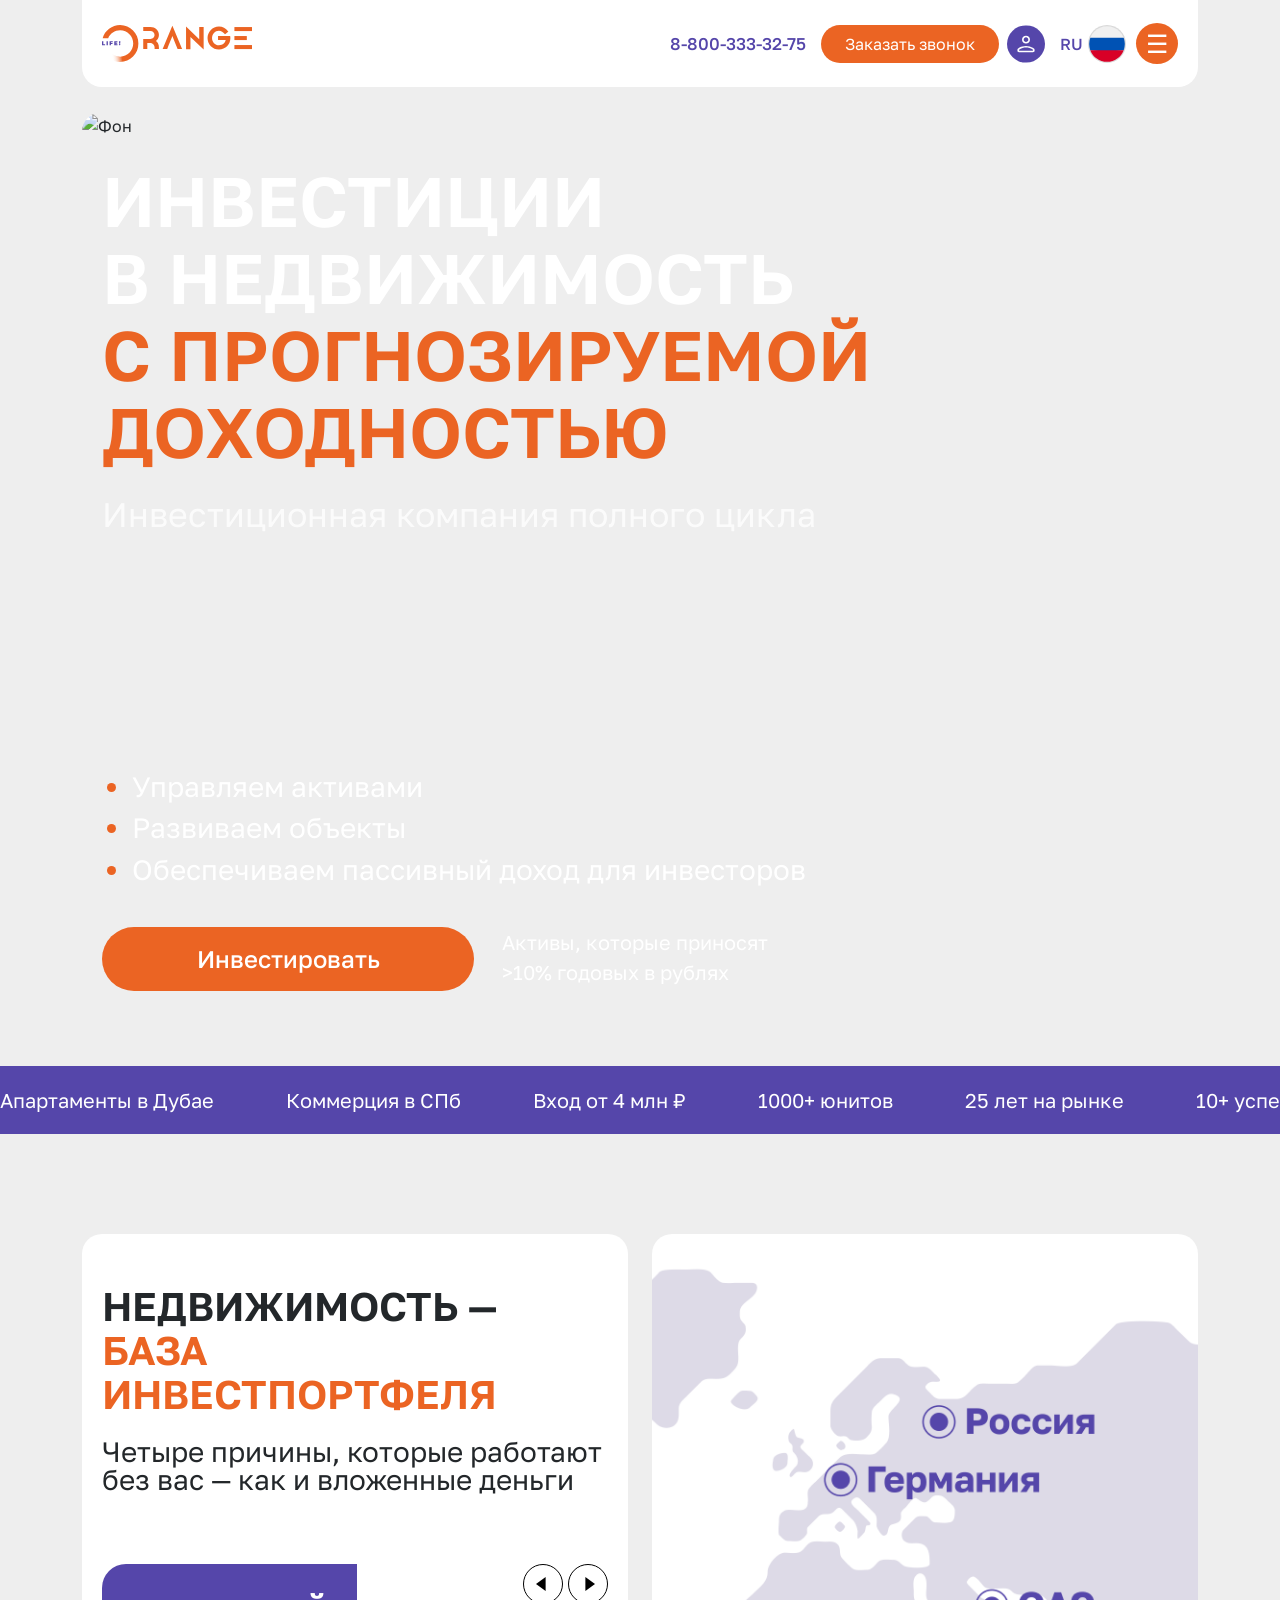
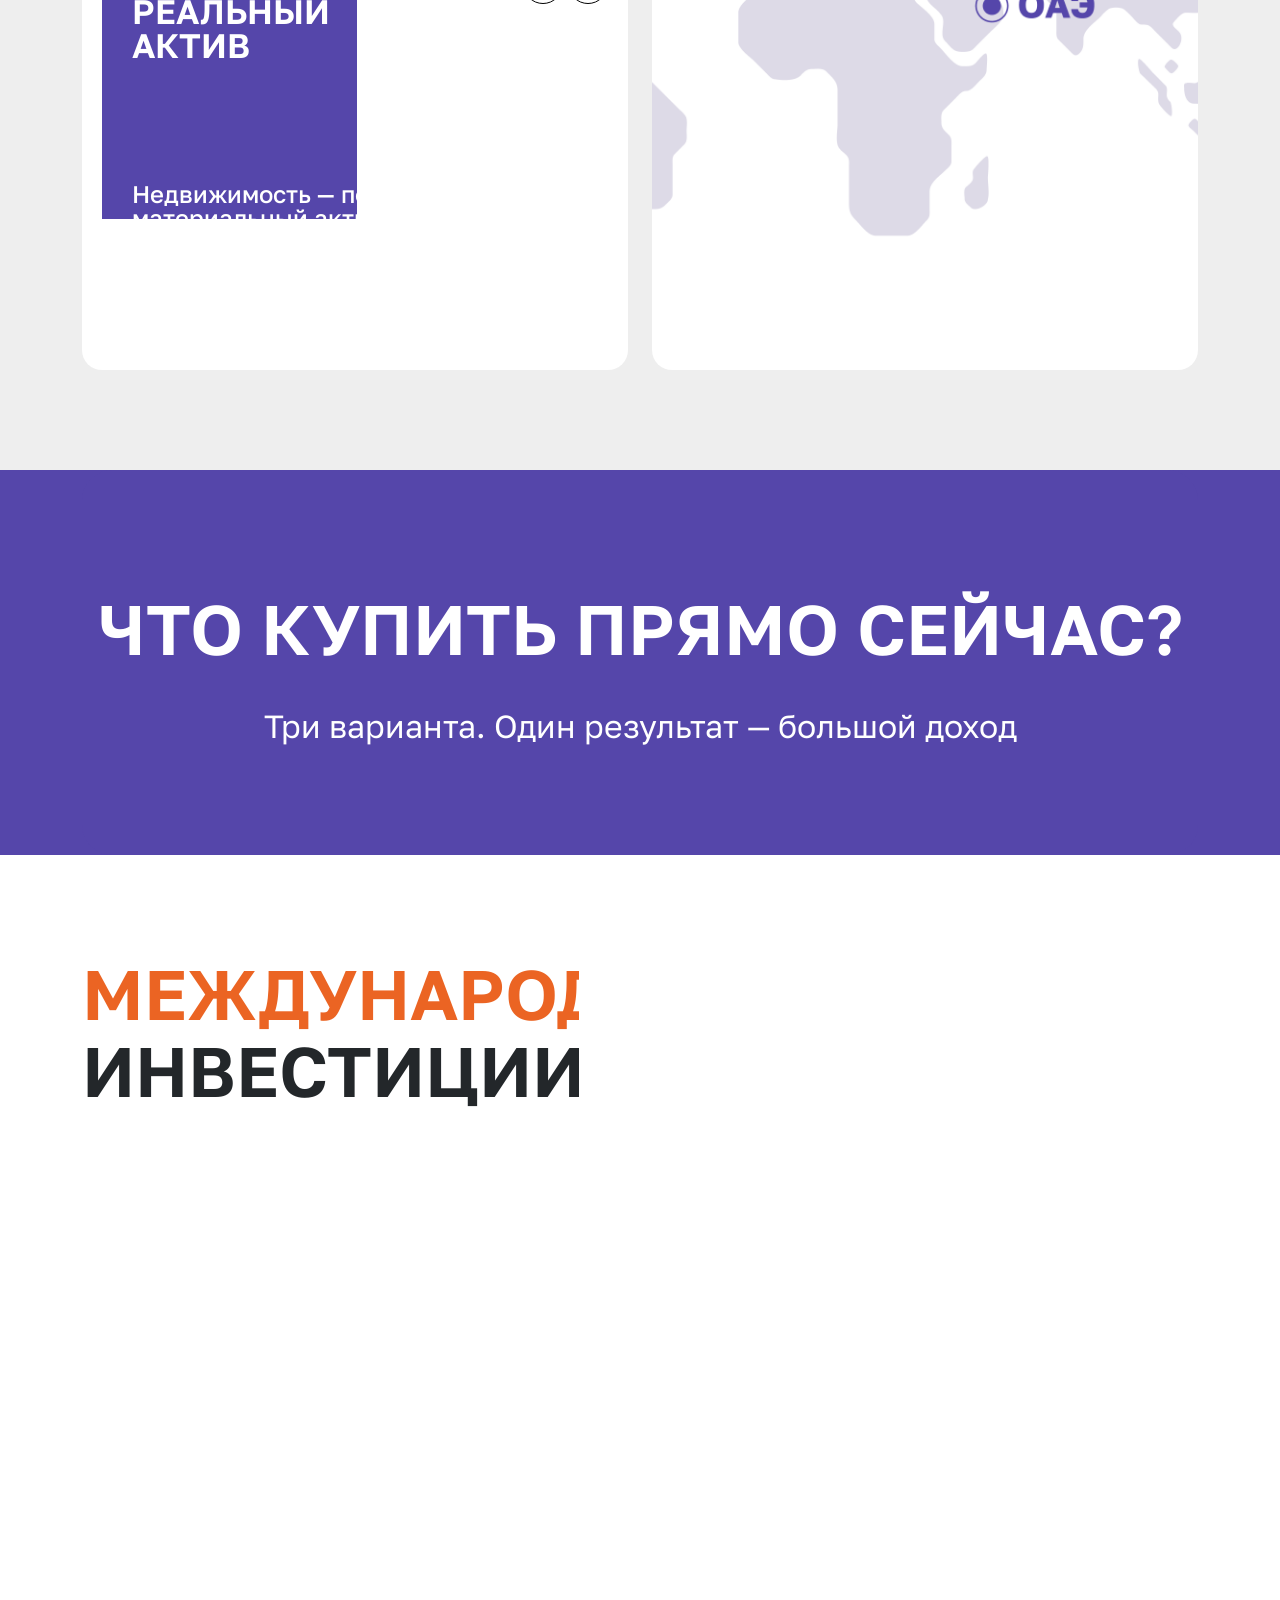
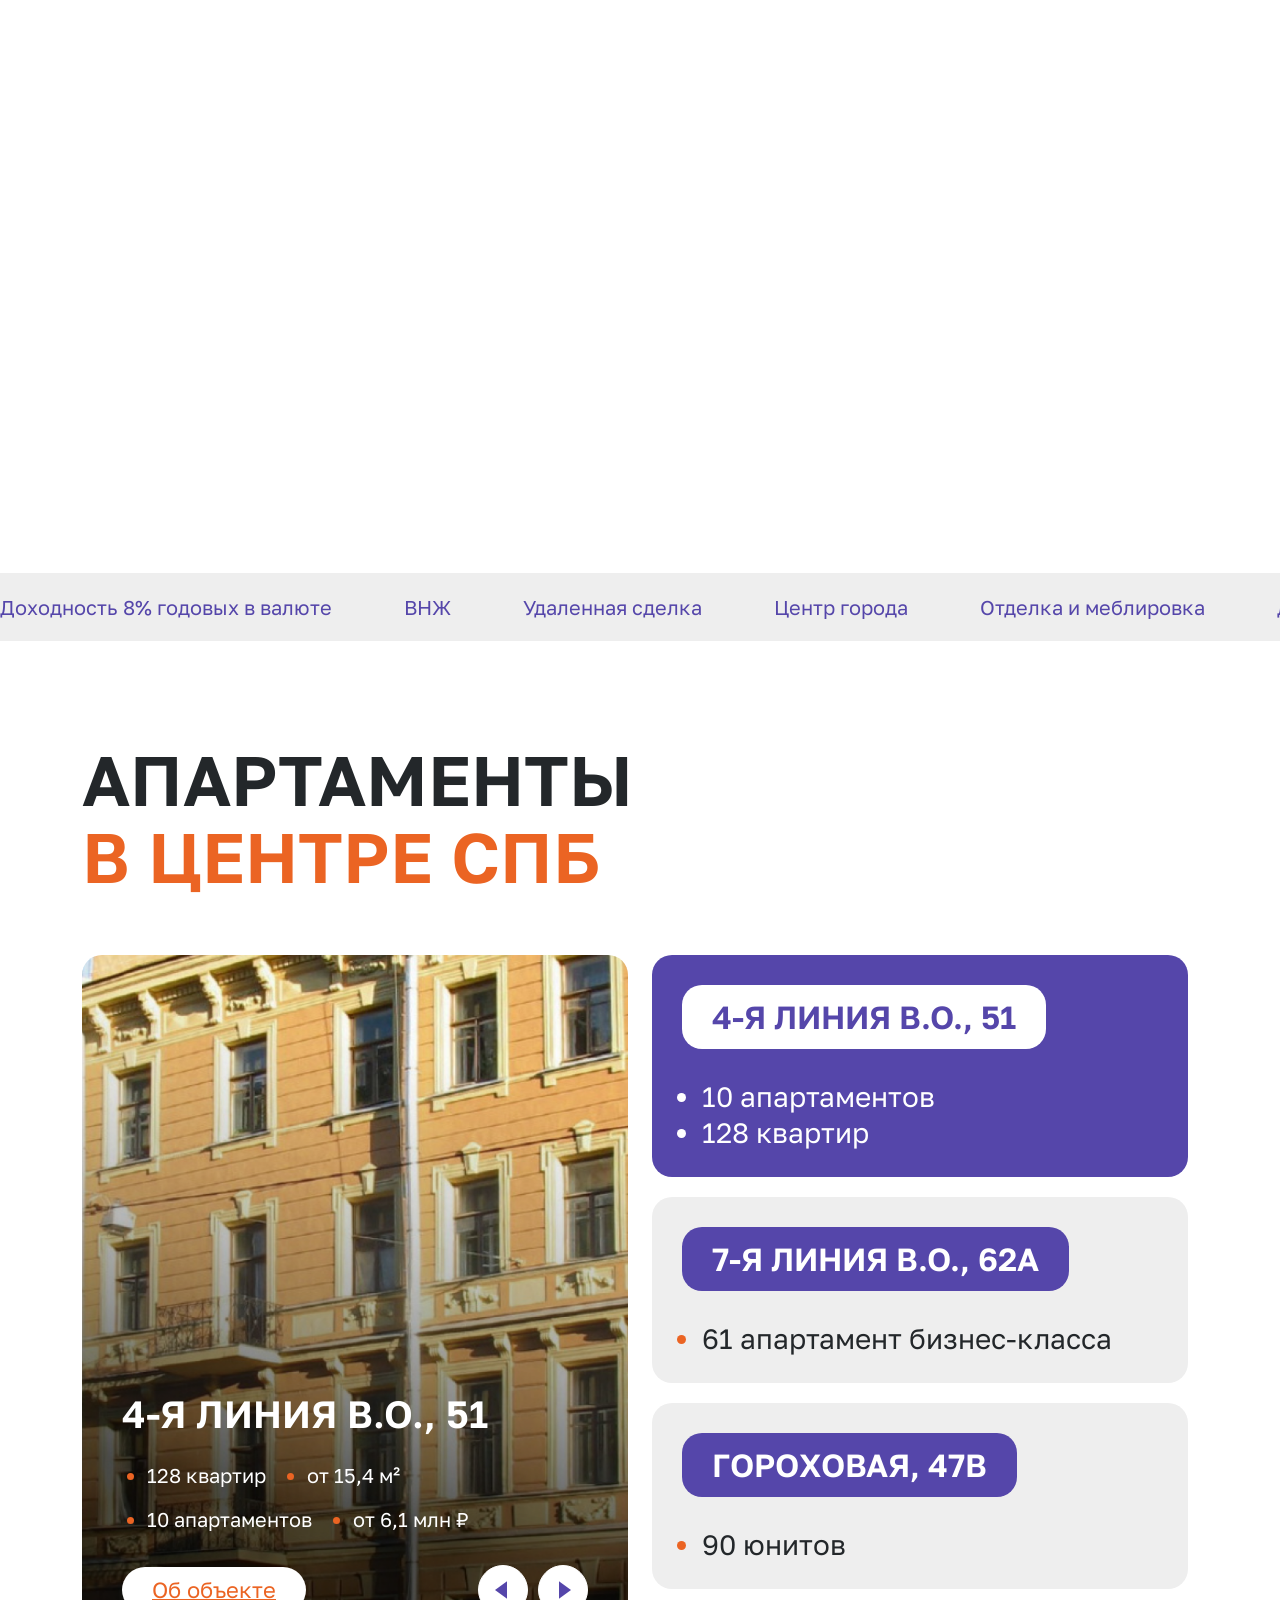
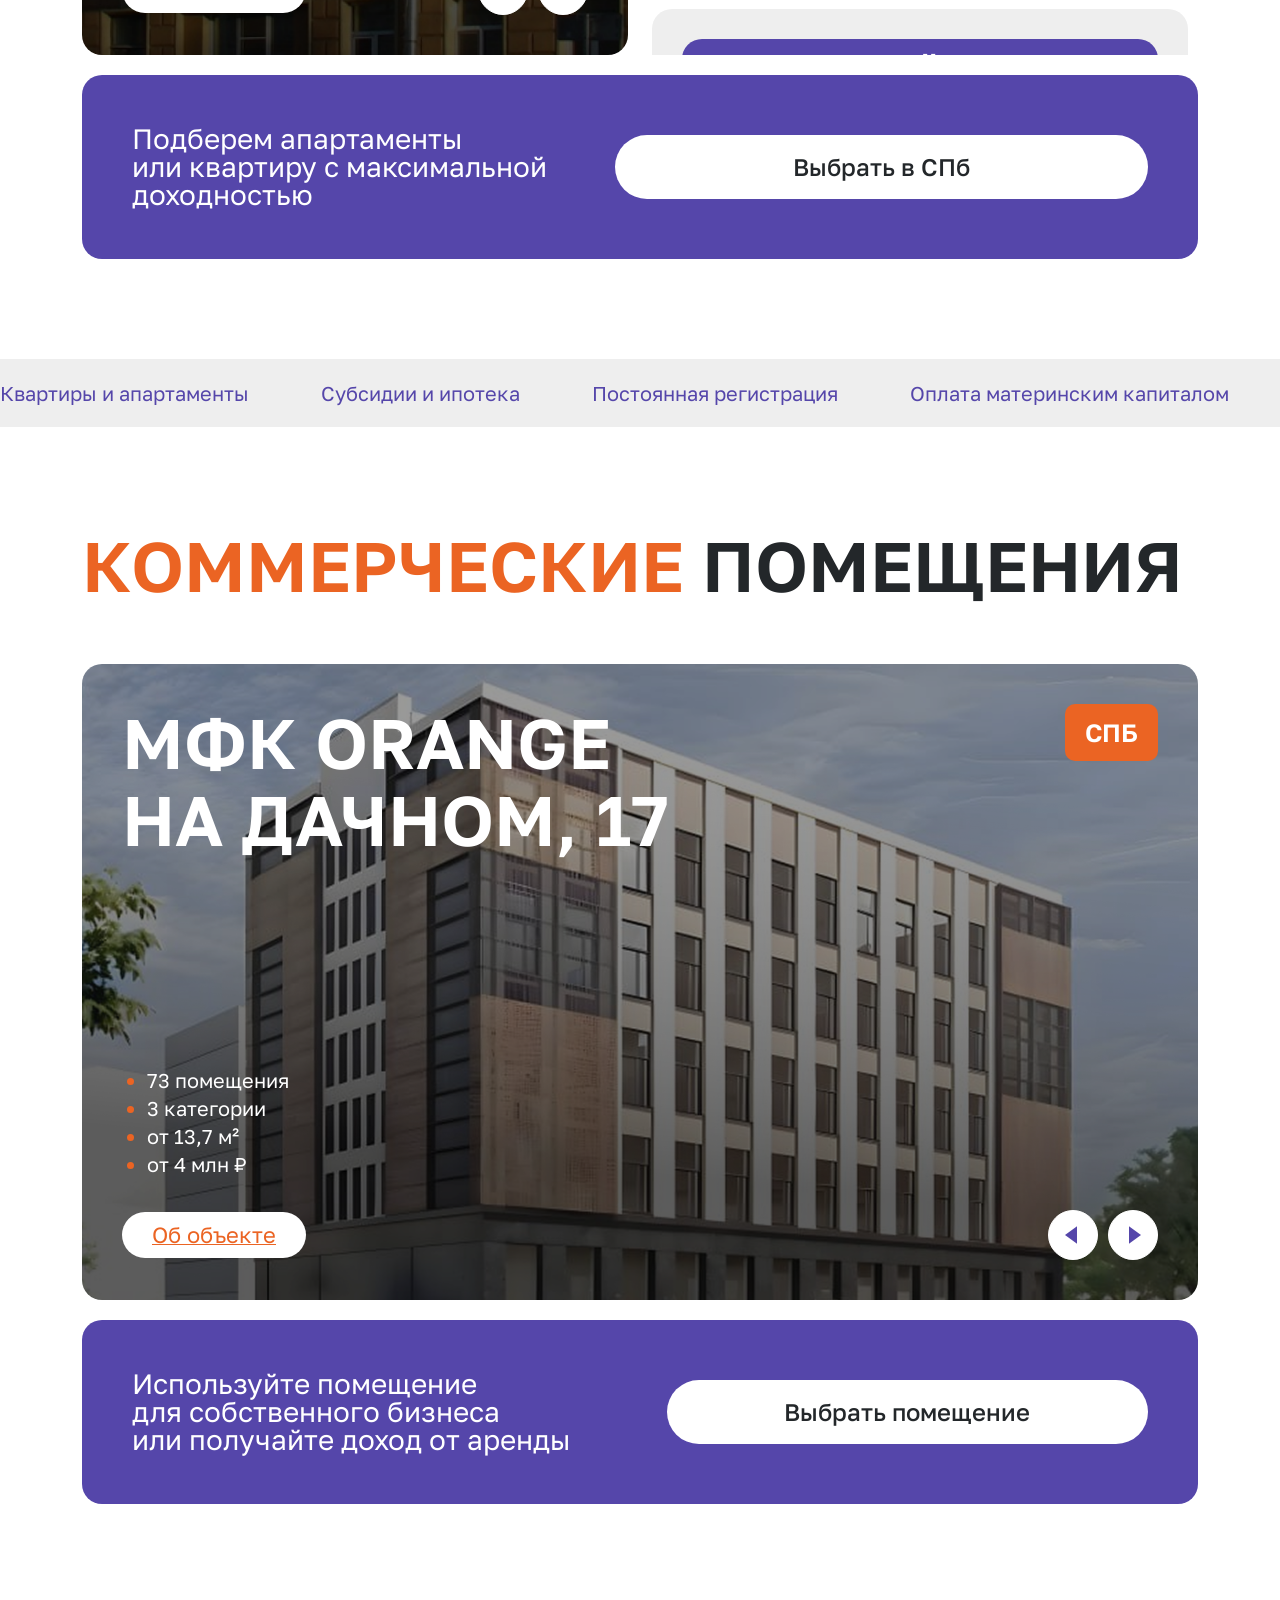
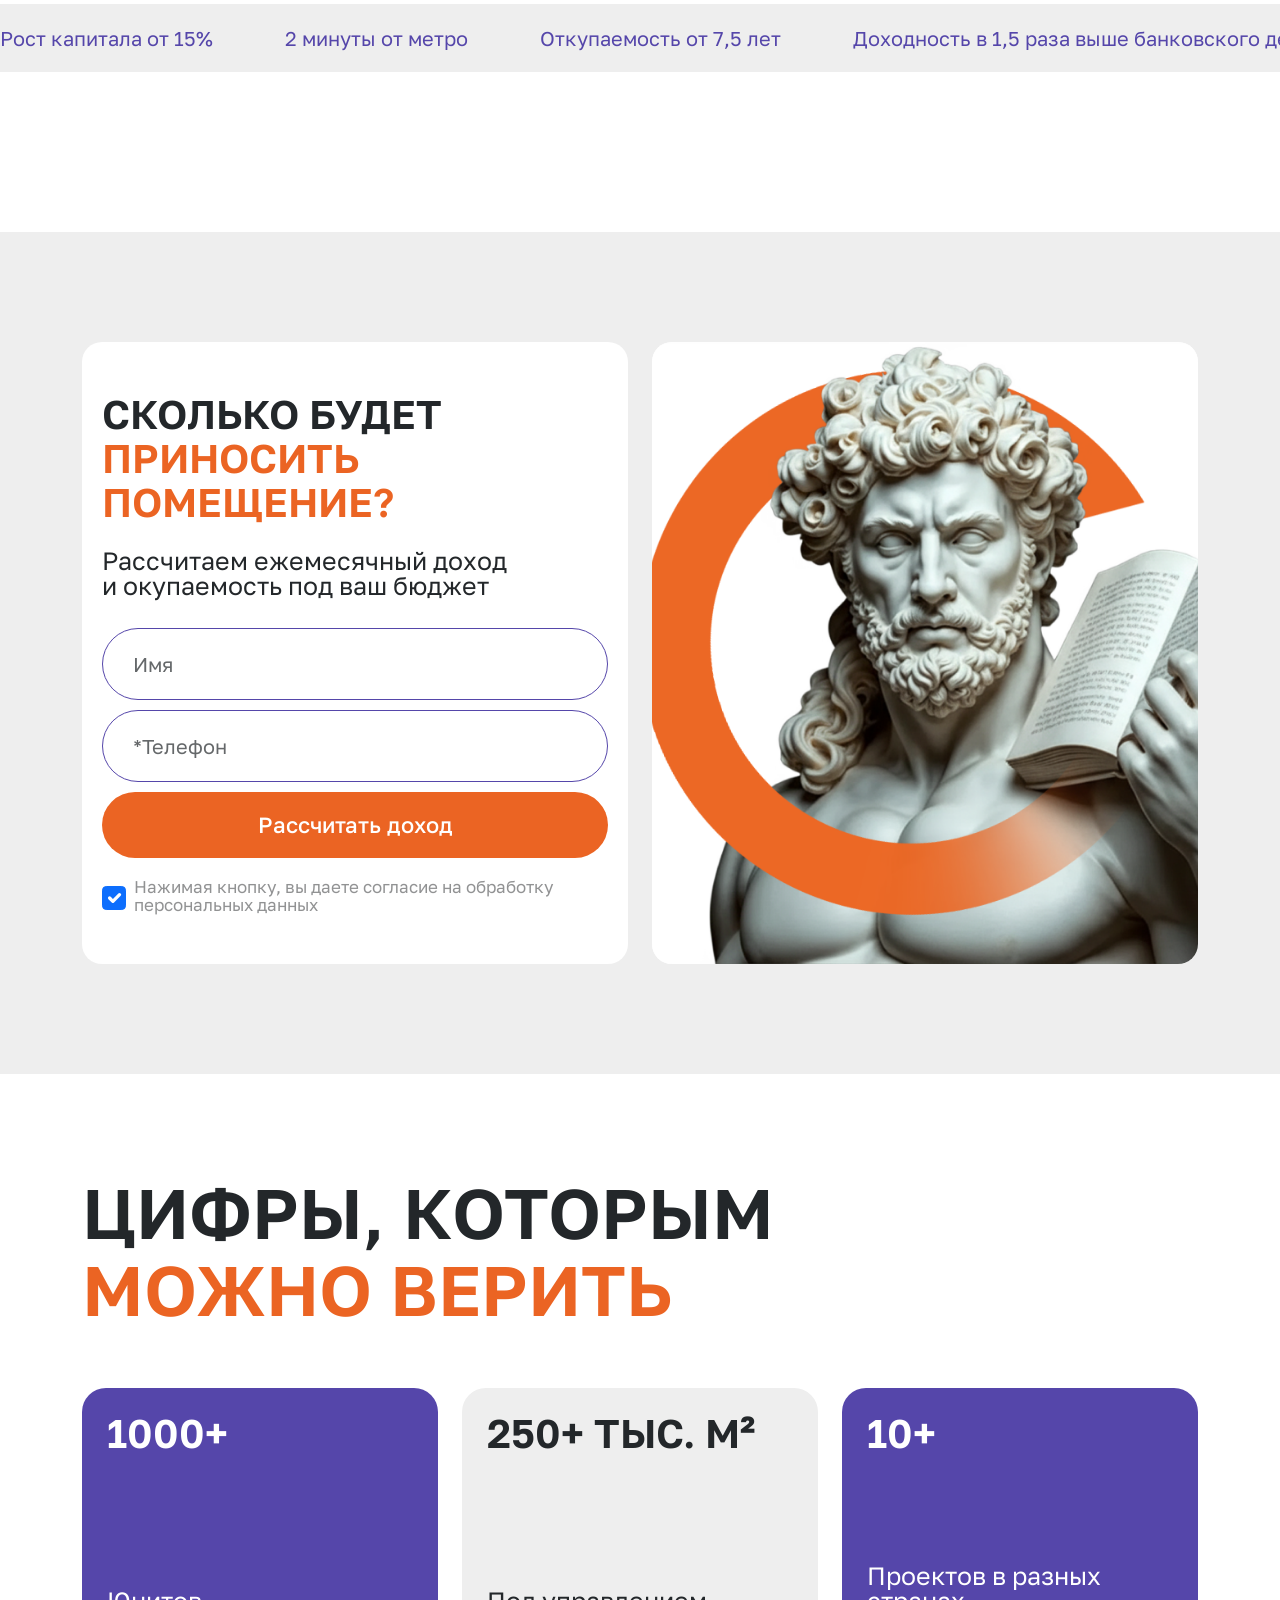
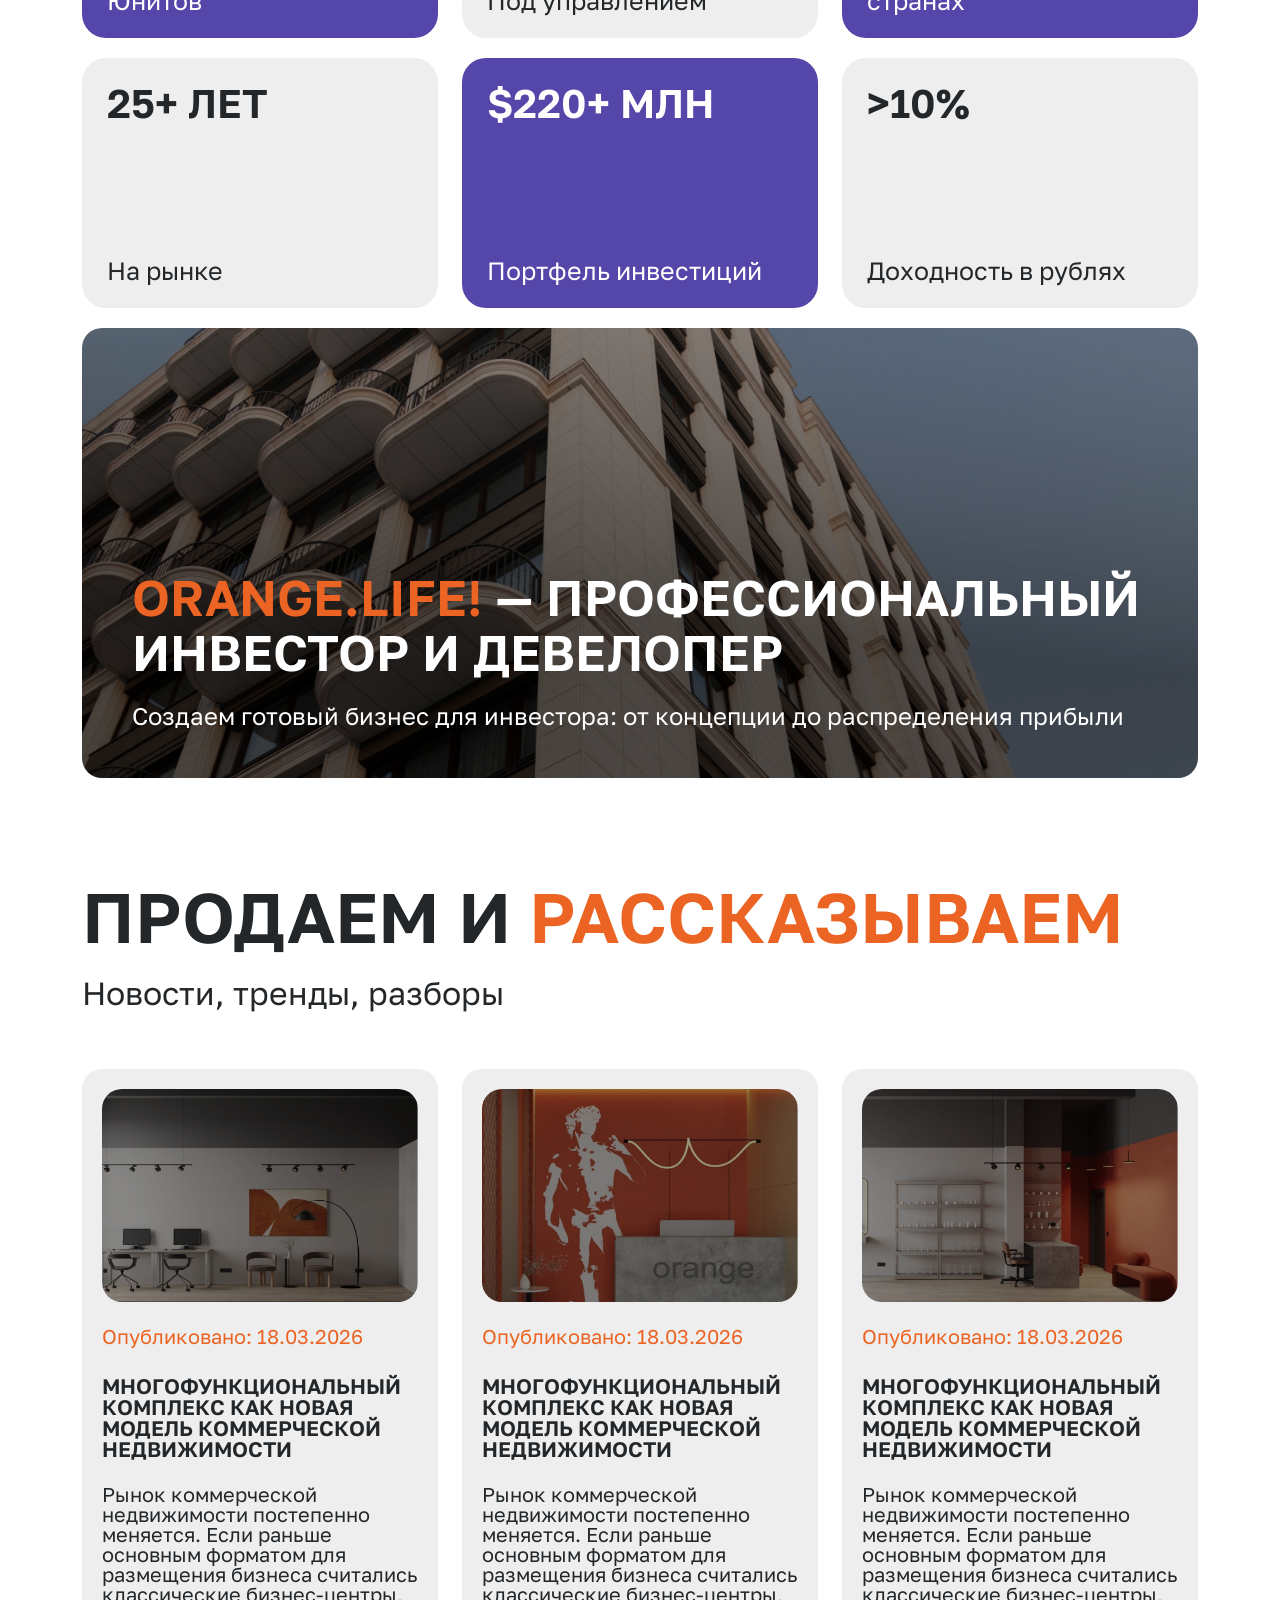
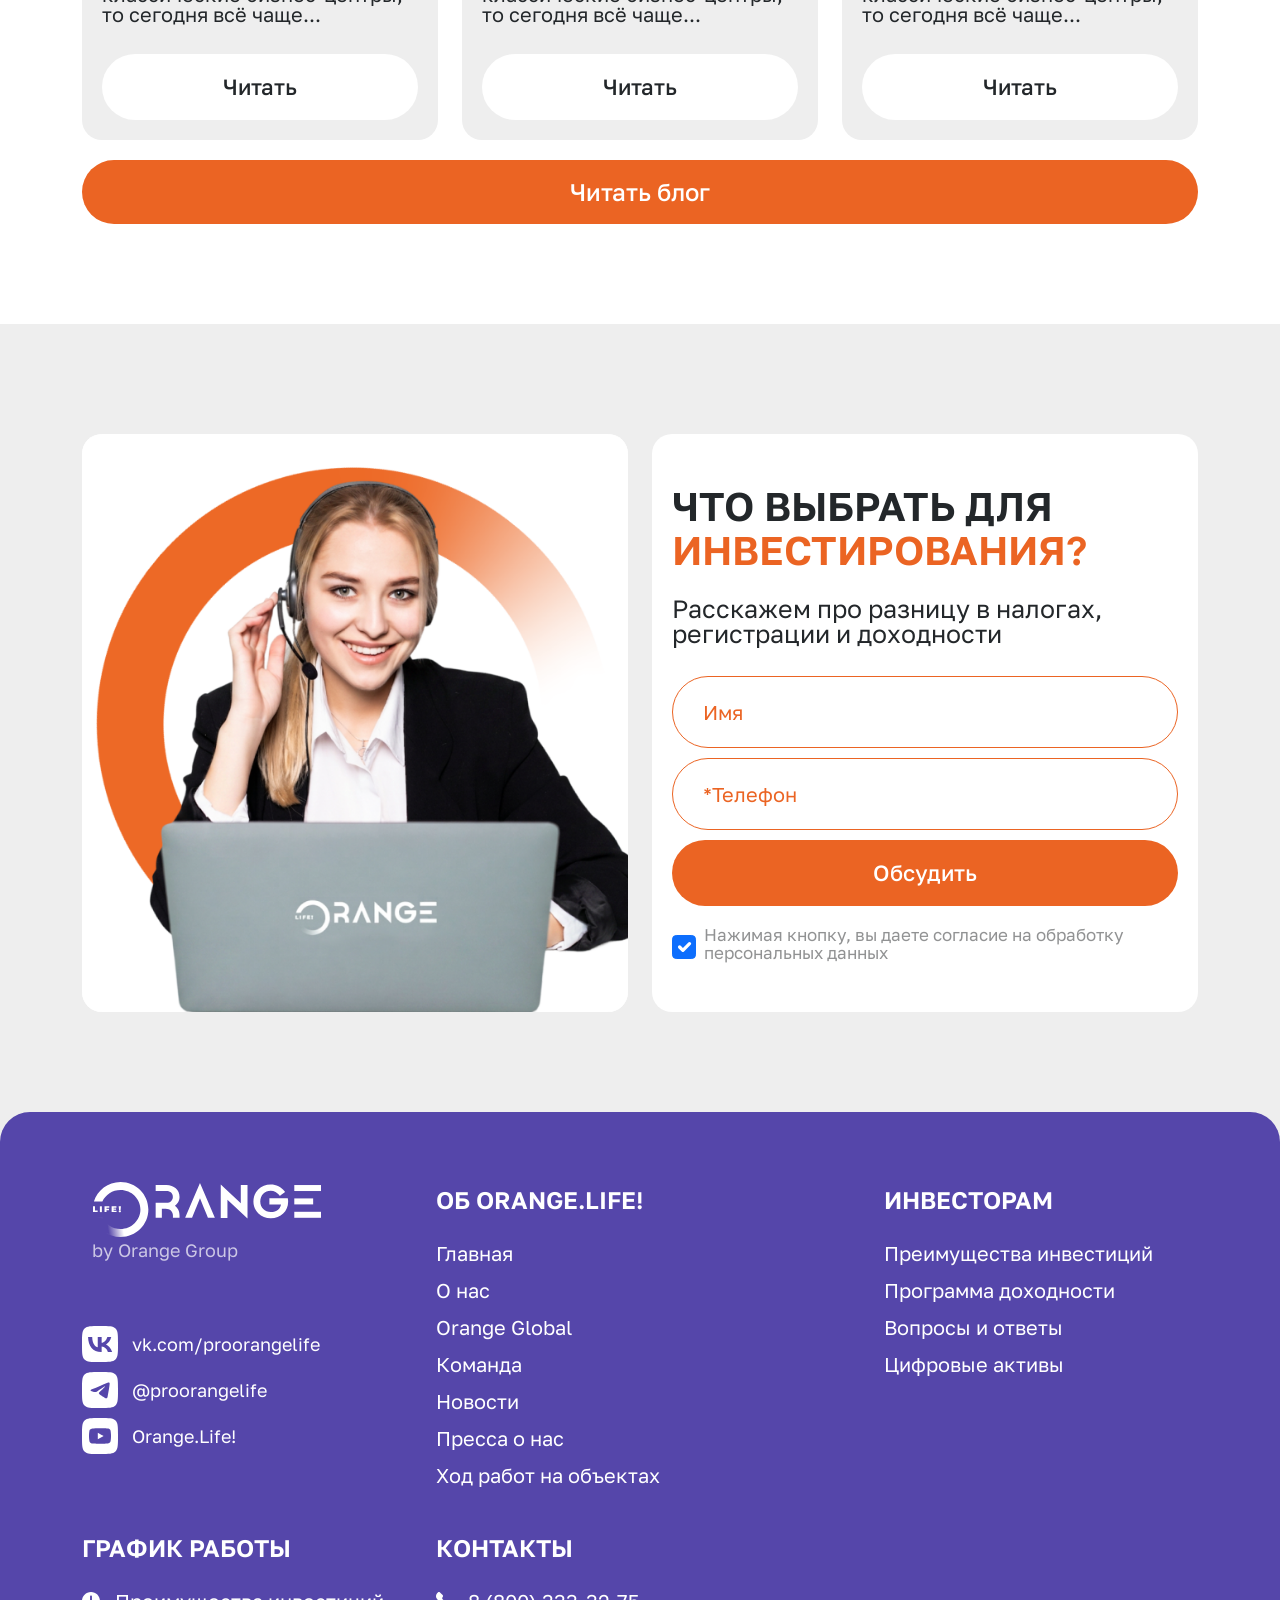
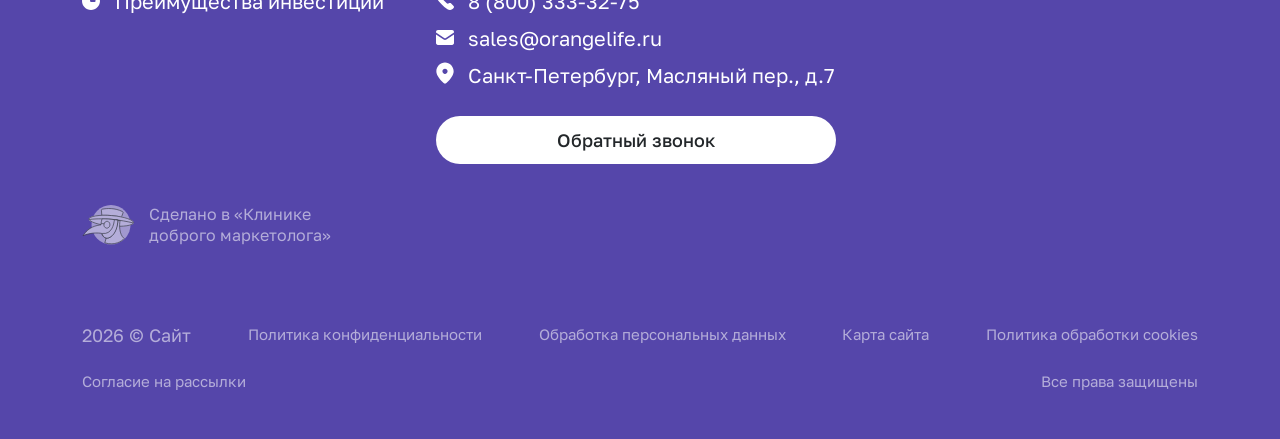
==== index.html @ 8335442f "first commit" ====
<!DOCTYPE html>
<html lang="ru">

<head>
    <meta charset="utf-8">
    <meta http-equiv="X-UA-Compatible" content="IE=edge">
    <meta name="viewport" content="width=device-width, initial-scale=1.0">
    <title>Document</title>
    <link rel="stylesheet" href="css/bootstrap.min.css">
    <link rel="preconnect" href="https://fonts.googleapis.com">
    <link rel="preconnect" href="https://fonts.gstatic.com" crossorigin>
    <link href="https://fonts.googleapis.com/css2?family=Golos+Text:wght@400..900&display=swap" rel="stylesheet">
    <link rel="stylesheet" href="https://cdn.jsdelivr.net/npm/ion-rangeslider/css/ion.rangeSlider.min.css">
    <link rel="stylesheet" href="https://cdn.jsdelivr.net/npm/@fancyapps/ui/dist/fancybox/fancybox.css" />
    <link rel="stylesheet" href="https://cdn.jsdelivr.net/npm/swiper@11/swiper-bundle.min.css" />
    <link rel="stylesheet" href="css/style.css">

</head>


<body>



    <header class="header sticky-top">
        <div class="header-main">
            <div class="container">

                <div class="header-main-content d-flex justify-content-between align-items-center">

                    <a href="#" class="logo">
                        <img src="img/logo.svg" alt="Logo">
                    </a>
                    <nav class="main-nav d-none d-xxl-block">
                        <ul class="nav header-list gap-4">
                            <li class="nav-item"><a href="#" class="nav-link p-0">О компании</a></li>
                            <li class="nav-item"><a href="#" class="nav-link p-0">Объекты</a></li>
                            <li class="nav-item"><a href="#" class="nav-link p-0">Инвесторам</a></li>
                            <li class="nav-item"><a href="#" class="nav-link p-0">Управляющая компания</a></li>
                            <li class="nav-item"><a href="#" class="nav-link p-0">Контакты</a></li>
                        </ul>
                    </nav>
                    <div class="header-actions align-items-center d-none d-lg-flex">

                        <a href="tel:+88003333275" class="header-phone">
                            8-800-333-32-75
                        </a>

                        <div class="header-socials d-flex gap-2">
                            <button class="header-btn btn-orange" data-bs-toggle="modal" data-bs-target="#consultModal">
                                Заказать звонок
                            </button>
                            <a href="#" class="header-lk">
                                <svg width="42" height="41" viewBox="0 0 42 41" fill="none"
                                    xmlns="http://www.w3.org/2000/svg">
                                    <rect width="42" height="41" rx="20.5" fill="#5546AA" />
                                    <path
                                        d="M21 20.064C19.7781 20.064 18.7407 19.6376 17.8879 18.7848C17.0348 17.9317 16.6083 16.8942 16.6083 15.6724C16.6083 14.4505 17.0348 13.4131 17.8879 12.5603C18.7407 11.7072 19.7781 11.2807 21 11.2807C22.2218 11.2807 23.2592 11.7072 24.112 12.5603C24.9651 13.4131 25.3916 14.4505 25.3916 15.6724C25.3916 16.8942 24.9651 17.9317 24.112 18.7848C23.2592 19.6376 22.2218 20.064 21 20.064ZM11.5083 27.8504V27.1364C11.5083 26.7024 11.6377 26.2843 11.8965 25.8819C12.1552 25.4796 12.5172 25.1313 12.9823 24.8371C14.2172 24.1272 15.5151 23.5828 16.8761 23.2041C18.237 22.8254 19.6092 22.636 20.9925 22.636C22.3759 22.636 23.7505 22.8254 25.1164 23.2041C26.4823 23.5828 27.7827 24.1272 29.0176 24.8371C29.4827 25.1077 29.8447 25.4501 30.1035 25.8642C30.3622 26.2784 30.4916 26.7024 30.4916 27.1364V27.8504C30.4916 28.3698 30.3099 28.8112 29.9466 29.1746C29.583 29.5378 29.1412 29.7193 28.6213 29.7193H13.3673C12.8472 29.7193 12.4073 29.5378 12.0477 29.1746C11.6881 28.8112 11.5083 28.3698 11.5083 27.8504ZM13.35 27.8777H28.65V27.1364C28.65 26.9869 28.5961 26.8463 28.4885 26.7146C28.3806 26.5828 28.2319 26.471 28.0426 26.3792C27.0108 25.7544 25.8961 25.2813 24.6985 24.9597C23.5007 24.6383 22.2679 24.4777 21 24.4777C19.7321 24.4777 18.4992 24.6383 17.3014 24.9597C16.1038 25.2813 14.9892 25.7544 13.9574 26.3792C13.7668 26.51 13.618 26.6352 13.5108 26.7549C13.4036 26.8747 13.35 27.0018 13.35 27.1364V27.8777ZM21.0074 18.2224C21.7108 18.2224 22.3104 17.972 22.8062 17.4712C23.3021 16.9704 23.55 16.3683 23.55 15.6649C23.55 14.9616 23.2996 14.362 22.7988 13.8661C22.298 13.3703 21.6959 13.1224 20.9925 13.1224C20.2892 13.1224 19.6896 13.3729 19.1937 13.8739C18.6979 14.3747 18.45 14.9768 18.45 15.6802C18.45 16.3833 18.7004 16.9828 19.2012 17.4786C19.7019 17.9745 20.304 18.2224 21.0074 18.2224Z"
                                        fill="white" />
                                </svg>
                            </a>

                        </div>
                        <a href="#" class="header-lang">
                            <span>ru</span>
                            <svg width="38" height="38" viewBox="0 0 38 38" fill="none"
                                xmlns="http://www.w3.org/2000/svg">
                                <path
                                    d="M38 19C38 29.4934 29.4934 38 19 38C8.50659 38 0 29.4934 0 19C0 8.50659 8.50659 0 19 0C29.4934 0 38 8.50659 38 19Z"
                                    fill="#D9D9D9" />
                                <path
                                    d="M19 36.8125C28.8376 36.8125 36.8125 28.8376 36.8125 19C36.8125 9.16243 28.8376 1.1875 19 1.1875C9.16243 1.1875 1.1875 9.16243 1.1875 19C1.1875 28.8376 9.16243 36.8125 19 36.8125Z"
                                    fill="#F0F0F0" />
                                <path
                                    d="M35.705 25.1948C36.421 23.2652 36.8125 21.1788 36.8125 19C36.8125 16.8212 36.421 14.7333 35.705 12.8036H2.29583C1.57985 14.7333 1.1875 16.8212 1.1875 19C1.1875 21.1788 1.57985 23.2652 2.29583 25.1948L19.0004 26.7437L35.705 25.1948Z"
                                    fill="#0052B4" />
                                <path
                                    d="M19 36.8125C26.6587 36.8125 33.1882 31.9778 35.705 25.1948H2.29583C4.81261 31.9778 11.3413 36.8125 19 36.8125Z"
                                    fill="#D80027" />
                            </svg>
                        </a>


                    </div>
                    <div class="header-icons d-flex d-lg-none">
                        <a href="#" class="header-lk">
                            <svg width="42" height="41" viewBox="0 0 42 41" fill="none"
                                xmlns="http://www.w3.org/2000/svg">
                                <rect width="42" height="41" rx="20.5" fill="#5546AA" />
                                <path
                                    d="M21 20.064C19.7781 20.064 18.7407 19.6376 17.8879 18.7848C17.0348 17.9317 16.6083 16.8942 16.6083 15.6724C16.6083 14.4505 17.0348 13.4131 17.8879 12.5603C18.7407 11.7072 19.7781 11.2807 21 11.2807C22.2218 11.2807 23.2592 11.7072 24.112 12.5603C24.9651 13.4131 25.3916 14.4505 25.3916 15.6724C25.3916 16.8942 24.9651 17.9317 24.112 18.7848C23.2592 19.6376 22.2218 20.064 21 20.064ZM11.5083 27.8504V27.1364C11.5083 26.7024 11.6377 26.2843 11.8965 25.8819C12.1552 25.4796 12.5172 25.1313 12.9823 24.8371C14.2172 24.1272 15.5151 23.5828 16.8761 23.2041C18.237 22.8254 19.6092 22.636 20.9925 22.636C22.3759 22.636 23.7505 22.8254 25.1164 23.2041C26.4823 23.5828 27.7827 24.1272 29.0176 24.8371C29.4827 25.1077 29.8447 25.4501 30.1035 25.8642C30.3622 26.2784 30.4916 26.7024 30.4916 27.1364V27.8504C30.4916 28.3698 30.3099 28.8112 29.9466 29.1746C29.583 29.5378 29.1412 29.7193 28.6213 29.7193H13.3673C12.8472 29.7193 12.4073 29.5378 12.0477 29.1746C11.6881 28.8112 11.5083 28.3698 11.5083 27.8504ZM13.35 27.8777H28.65V27.1364C28.65 26.9869 28.5961 26.8463 28.4885 26.7146C28.3806 26.5828 28.2319 26.471 28.0426 26.3792C27.0108 25.7544 25.8961 25.2813 24.6985 24.9597C23.5007 24.6383 22.2679 24.4777 21 24.4777C19.7321 24.4777 18.4992 24.6383 17.3014 24.9597C16.1038 25.2813 14.9892 25.7544 13.9574 26.3792C13.7668 26.51 13.618 26.6352 13.5108 26.7549C13.4036 26.8747 13.35 27.0018 13.35 27.1364V27.8777ZM21.0074 18.2224C21.7108 18.2224 22.3104 17.972 22.8062 17.4712C23.3021 16.9704 23.55 16.3683 23.55 15.6649C23.55 14.9616 23.2996 14.362 22.7988 13.8661C22.298 13.3703 21.6959 13.1224 20.9925 13.1224C20.2892 13.1224 19.6896 13.3729 19.1937 13.8739C18.6979 14.3747 18.45 14.9768 18.45 15.6802C18.45 16.3833 18.7004 16.9828 19.2012 17.4786C19.7019 17.9745 20.304 18.2224 21.0074 18.2224Z"
                                    fill="white" />
                            </svg>
                        </a>
                        <a href="#" class="header-lang">
                            <span>ru</span>
                            <svg width="38" height="38" viewBox="0 0 38 38" fill="none"
                                xmlns="http://www.w3.org/2000/svg">
                                <path
                                    d="M38 19C38 29.4934 29.4934 38 19 38C8.50659 38 0 29.4934 0 19C0 8.50659 8.50659 0 19 0C29.4934 0 38 8.50659 38 19Z"
                                    fill="#D9D9D9" />
                                <path
                                    d="M19 36.8125C28.8376 36.8125 36.8125 28.8376 36.8125 19C36.8125 9.16243 28.8376 1.1875 19 1.1875C9.16243 1.1875 1.1875 9.16243 1.1875 19C1.1875 28.8376 9.16243 36.8125 19 36.8125Z"
                                    fill="#F0F0F0" />
                                <path
                                    d="M35.705 25.1948C36.421 23.2652 36.8125 21.1788 36.8125 19C36.8125 16.8212 36.421 14.7333 35.705 12.8036H2.29583C1.57985 14.7333 1.1875 16.8212 1.1875 19C1.1875 21.1788 1.57985 23.2652 2.29583 25.1948L19.0004 26.7437L35.705 25.1948Z"
                                    fill="#0052B4" />
                                <path
                                    d="M19 36.8125C26.6587 36.8125 33.1882 31.9778 35.705 25.1948H2.29583C4.81261 31.9778 11.3413 36.8125 19 36.8125Z"
                                    fill="#D80027" />
                            </svg>
                        </a>
                    </div>

                    <button class="burger-menu d-block d-xxl-none" id="burgerBtn">
                        ☰
                    </button>
                </div>

            </div>
        </div>
        <div class="mobile-menu" id="mobileMenu">
            <div class="container">
                <button type="button" class="m-close">
                    <svg width="18" height="18" viewBox="0 0 18 18" fill="none" xmlns="http://www.w3.org/2000/svg">
                        <line x1="1.12117" y1="1.29289" x2="17.1212" y2="17.2929" stroke="#1C1C1C" stroke-width="2" />
                        <line y1="-1" x2="22.6274" y2="-1"
                            transform="matrix(-0.707107 0.707107 0.707107 0.707107 17.4141 2)" stroke="#1C1C1C"
                            stroke-width="2" />
                    </svg>
                </button>
                <nav class="main-nav d-block d-xxl-none">
                    <ul class="nav header-list gap-4">
                        <li class="nav-item"><a href="#" class="nav-link p-0">О компании</a></li>
                        <li class="nav-item"><a href="#" class="nav-link p-0">Объекты</a></li>
                        <li class="nav-item"><a href="#" class="nav-link p-0">Инвесторам</a></li>
                        <li class="nav-item"><a href="#" class="nav-link p-0">Управляющая компания</a></li>
                        <li class="nav-item"><a href="#" class="nav-link p-0">Контакты</a></li>
                    </ul>
                </nav>
                <div class="header-actions d-flex align-items-center gap-3 main-nav d-block d-lg-none">

                    <a href="tel:+88003333275" class="header-phone">
                        +8-800-333-32-75
                    </a>

                    <div class="header-socials d-flex gap-2">
                        <button class="header-btn btn-orange" data-bs-toggle="modal" data-bs-target="#consultModal">
                            Заказать звонок
                        </button>


                        <!-- <button class="header-btn btn-green" data-bs-toggle="modal" data-bs-target="#consultModal">
                            Написать
                        </button> -->
                    </div>

                </div>
            </div>
        </div>
    </header>
    <main class="main">
        <section class="hero">
            <div class="container">
                <div class="hero-content">
                    <div class="hero-bg">
                        <img src="img/hero-bg.png" alt="Фон">
                    </div>
                    <div class="hero-wrapper">
                        <h1 class="hero-title title">Инвестиции в&nbsp;недвижимость <br><span>с&nbsp;прогнозируемой
                                <br>доходностью</span></h1>
                        <p class="hero-text">Инвестиционная компания полного цикла</p>
                        <div class="hero-bottom">
                            <ul class="hero-list">
                                <li>Управляем активами</li>
                                <li>Развиваем объекты</li>
                                <li>Обеспечиваем пассивный доход для&nbsp;инвесторов</li>
                            </ul>
                            <div class="hero-small">
                                <button type="button" class="hero-btn btn-orange" data-bs-toggle="modal"
                                    data-bs-target="#budgetModal">Инвестировать</button>
                                <span>Активы, которые приносят <br>>10% годовых в&nbsp;рублях</span>
                            </div>
                        </div>
                    </div>
                </div>

            </div>
        </section>
        <section class="marquee-content">
            <div class="marquee">
                <div class="marquee-track">
                    <!-- Группа 1 -->
                    <div class="marquee-group">
                        <span>Апартаменты в Дубае</span>
                        <span>Коммерция в СПб</span>
                        <span>Вход от 4 млн ₽</span>
                        <span>1000+ юнитов</span>
                        <span>25 лет на рынке</span>
                        <span>10+ успешных проектов</span>
                        <span>Портфель инвестиций в $220 млн</span>
                    </div>
                    <!-- Группа 2 (Точная копия для бесшовности) -->
                    <div class="marquee-group" aria-hidden="true">
                        <span>Апартаменты в Дубае</span>
                        <span>Коммерция в СПб</span>
                        <span>Вход от 4 млн ₽</span>
                        <span>1000+ юнитов</span>
                        <span>25 лет на рынке</span>
                        <span>10+ успешных проектов</span>
                        <span>Портфель инвестиций в $220 млн</span>
                    </div>
                </div>
            </div>
        </section>

        <section class="baza">
            <div class="container">
                <div class="row baza-list">

                    <div class="col-xl-6">
                        <div class="baza-content-col">
                            <h2 class="baza-title title-two">Недвижимость — <br><span>база инвестпортфеля</span></h2>
                            <p class="baza-text">Четыре причины, которые работают без вас&nbsp;&mdash; <br>как
                                и&nbsp;вложенные деньги</p>
                            <div class="baza-slider-wrapper">

                                <div class="swiper baza-slider">
                                    <div class="swiper-wrapper">

                                        <div class="swiper-slide baza-card">
                                            <h4 class="baza-card-title">Реальный <br>актив</h4>
                                            <p class="baza-card-text">Недвижимость — понятный материальный актив,
                                                который
                                                остается с&nbsp;вами.</p>
                                        </div>

                                        <div class="swiper-slide baza-card">

                                            <h4 class="baza-card-title">Двойная <br>выгода</h4>
                                            <p class="baza-card-text">Деньги с&nbsp;аренды + рост капитала до&nbsp;15%
                                                в&nbsp;год.</p>
                                        </div>

                                        <div class="swiper-slide baza-card">

                                            <h4 class="baza-card-title">Защита <br>от&nbsp;инфляции</h4>
                                            <p class="baza-card-text">Цена растет вслед за&nbsp;рынком. Деньги
                                                не&nbsp;съедает инфляция.</p>
                                        </div>

                                        <div class="swiper-slide baza-card">

                                            <h4 class="baza-card-title">Пассивный доход</h4>
                                            <p class="baza-card-text">Стабильный доход&nbsp;&mdash; управление
                                                и&nbsp;эксплуатацию берем на&nbsp;себя.</p>
                                        </div>
                                    </div>
                                </div>


                                <div class="baza-controls">
                                    <button class="baza-btn-prev">
                                        <svg width="40" height="40" viewBox="0 0 40 40" fill="none"
                                            xmlns="http://www.w3.org/2000/svg">
                                            <circle cx="20" cy="20" r="19.5" transform="rotate(-180 20 20)"
                                                stroke="black" />
                                            <path d="M27 20.0002L17.4 26.9284L17.4 13.072L27 20.0002Z" fill="black" />
                                        </svg>
                                    </button>
                                    <button class="baza-btn-next">
                                        <svg width="40" height="40" viewBox="0 0 40 40" fill="none"
                                            xmlns="http://www.w3.org/2000/svg">
                                            <circle cx="20" cy="20" r="19.5" transform="rotate(-180 20 20)"
                                                stroke="black" />
                                            <path d="M27 20.0002L17.4 26.9284L17.4 13.072L27 20.0002Z" fill="black" />
                                        </svg>
                                    </button>
                                </div>
                            </div>


                            <div class="baza-pagination"></div>
                        </div>




                    </div>


                    <div class="col-xl-6 baza-image-col">
                        <div class="baza-image-wrapper">
                            <img src="img/map-baze.png" class="img-fluid baza-image" alt="База инвестпортфеля">
                        </div>
                    </div>
                </div>
            </div>
        </section>

        <section class="what">
            <div class="container">
                <div class="what-wrapper">
                    <h2 class="what-title title">Что купить прямо сейчас?</h2>
                    <p class="what-text">Три варианта. Один результат — большой доход</p>
                </div>
            </div>
        </section>

        <section class="invest">
            <div class="container">


                <h2 class="invest-title title-two"><span>Международные</span> <br>инвестиции</h2>

                <div class="row invest-list">


                    <div class="col-lg-6 invest-col">
                        <div class="invest-item">


                            <div class="swiper invest-slider">
                                <div class="swiper-wrapper">
                                    <div class="swiper-slide"><img src="img/invest1.png" class="invest-img"></div>
                                    <div class="swiper-slide"><img src="img/invest2.png" class="invest-img"></div>
                                </div>
                            </div>


                            <!-- <div class="invest-overlay"></div> -->


                            <div class="invest-card-content">
                                <div class="invest-badge-wrapper">
                                    <span class="invest-badge">Дубай</span>
                                </div>

                                <div class="invest-card-bottom">
                                    <h3 class="invest-item-title">Апартаменты izzzi.life Lime!</h3>
                                    <ul class="invest-features-list">
                                        <li>228 юнитов</li>
                                        <li>4 категории</li>
                                        <li>от 26 м²</li>
                                    </ul>
                                    <div class="invest-action-row">
                                        <a href="/object-lime/" class="invest-link">Об объекте</a>
                                        <div class="invest-nav">
                                            <button class="invest-btn-prev">
                                                <svg width="50" height="50" viewBox="0 0 50 50" fill="none"
                                                    xmlns="http://www.w3.org/2000/svg">
                                                    <circle cx="25" cy="25" r="24.5" transform="rotate(-180 25 25)"
                                                        fill="white" stroke="white" />
                                                    <path
                                                        d="M32.9999 25.001L20.9999 33.6612L20.9999 16.3407L32.9999 25.001Z"
                                                        fill="#5546AA" />
                                                </svg>
                                            </button>
                                            <button class="invest-btn-next">
                                                <svg width="50" height="50" viewBox="0 0 50 50" fill="none"
                                                    xmlns="http://www.w3.org/2000/svg">
                                                    <circle cx="25" cy="25" r="24.5" transform="rotate(-180 25 25)"
                                                        fill="white" stroke="white" />
                                                    <path
                                                        d="M32.9999 25.001L20.9999 33.6612L20.9999 16.3407L32.9999 25.001Z"
                                                        fill="#5546AA" />
                                                </svg>
                                            </button>
                                        </div>
                                    </div>
                                </div>
                            </div>

                        </div>
                    </div>


                    <div class="col-lg-6 invest-col">
                        <div class="invest-item">


                            <div class="swiper invest-slider">
                                <div class="swiper-wrapper">
                                    <div class="swiper-slide">
                                        <img src="img/invest2.png" alt="Апартаменты MINT" class="invest-img">
                                    </div>
                                    <div class="swiper-slide">
                                        <img src="img/invest2.png" alt="Апартаменты MINT" class="invest-img">
                                    </div>
                                </div>
                            </div>


                            <!-- <div class="invest-overlay"></div> -->


                            <div class="invest-card-content">
                                <div class="invest-badge-wrapper">
                                    <span class="invest-badge">Дубай</span>
                                </div>

                                <div class="invest-card-bottom">
                                    <h3 class="invest-item-title">Апартаменты IzzzI.Life MINT</h3>
                                    <ul class="invest-features-list">
                                        <li>115 юнитов</li>
                                        <li>4 категории</li>
                                        <li>от 28,12 м²</li>
                                        <li>от $203 тыс.</li>
                                    </ul>
                                    <div class="invest-action-row">
                                        <a href="/object-mint/" class="invest-link">Об объекте</a>
                                        <div class="invest-nav">

                                            <button class="invest-btn-prev">
                                                <svg width="50" height="50" viewBox="0 0 50 50" fill="none"
                                                    xmlns="http://www.w3.org/2000/svg">
                                                    <circle cx="25" cy="25" r="24.5" transform="rotate(-180 25 25)"
                                                        fill="white" stroke="white" />
                                                    <path
                                                        d="M32.9999 25.001L20.9999 33.6612L20.9999 16.3407L32.9999 25.001Z"
                                                        fill="#5546AA" />
                                                </svg>
                                            </button>
                                            <button class="invest-btn-next">
                                                <svg width="50" height="50" viewBox="0 0 50 50" fill="none"
                                                    xmlns="http://www.w3.org/2000/svg">
                                                    <circle cx="25" cy="25" r="24.5" transform="rotate(-180 25 25)"
                                                        fill="white" stroke="white" />
                                                    <path
                                                        d="M32.9999 25.001L20.9999 33.6612L20.9999 16.3407L32.9999 25.001Z"
                                                        fill="#5546AA" />
                                                </svg>
                                            </button>
                                        </div>
                                    </div>
                                </div>
                            </div>

                        </div>
                    </div>

                </div>


                <div class="invest-banner d-flex justify-content-between  align-items-center gap-2">
                    <p class="invest-banner-text">Поможем с выбором и рассчитаем ежемесячный доход</p>
                    <a href="/dubai-selection/" class="invest-banner-link btn-white">Выбрать в Дубае</a>
                </div>
            </div>
        </section>

        <section class="marquee-content marquee-content--grey">
            <div class="marquee">
                <div class="marquee-track">
                    <!-- Группа 1 -->
                    <div class="marquee-group">
                        <span>Доходность 8% годовых в валюте</span>
                        <span>ВНЖ</span>
                        <span>Удаленная сделка</span>
                        <span>Центр города</span>
                        <span>Отделка и меблировка</span>
                        <span>Доходность 8% годовых в валюте</span>
                        <span>ВНЖ</span>
                    </div>
                    <!-- Группа 2 (Точная копия для бесшовности) -->
                    <div class="marquee-group" aria-hidden="true">
                        <span>Доходность 8% годовых в валюте</span>
                        <span>ВНЖ</span>
                        <span>Удаленная сделка</span>
                        <span>Центр города</span>
                        <span>Отделка и меблировка</span>
                        <span>Доходность 8% годовых в валюте</span>
                        <span>ВНЖ</span>
                    </div>
                </div>
            </div>
        </section>

        <section class="invest invest--two">
            <div class="container">

                <h2 class="invest-title title-two">Апартаменты <br><span>в&nbsp;центре СПб</span></h2>

                <div class="row invest-list">

                    <!-- ЛЕВАЯ КОЛОНКА (КОНТЕНТ ТАБОВ) -->
                    <div class="col-lg-6 invest-col">
                        <div class="invest-tabs-content">

                            <!-- ТАБ 1 (Активный по умолчанию) -->
                            <div class="invest-item invest-tab-content is-active" data-tab-content="1">
                                <div class="swiper invest-slider">
                                    <div class="swiper-wrapper">
                                        <div class="swiper-slide"><img src="img/spb.png" class="invest-img"></div>
                                        <div class="swiper-slide"><img src="img/invest2.png" class="invest-img"></div>
                                    </div>
                                </div>
                                <div class="invest-card-content">
                                    <div class="invest-card-bottom">
                                        <h3 class="invest-item-title">4-я&nbsp;линия В.О.,&nbsp;51</h3>
                                        <ul class="invest-features-list">
                                            <li>128 квартир</li>
                                            <li>от 15,4 м²</li>
                                            <li>10 апартаментов</li>
                                            <li>от 6,1 млн ₽</li>
                                        </ul>
                                        <div class="invest-action-row">
                                            <a href="/object-lime/" class="invest-link">Об объекте</a>
                                            <div class="invest-nav">
                                                <button class="invest-btn-prev">
                                                    <svg width="50" height="50" viewBox="0 0 50 50" fill="none"
                                                        xmlns="http://www.w3.org/2000/svg">
                                                        <circle cx="25" cy="25" r="24.5" transform="rotate(-180 25 25)"
                                                            fill="white" stroke="white" />
                                                        <path
                                                            d="M32.9999 25.001L20.9999 33.6612L20.9999 16.3407L32.9999 25.001Z"
                                                            fill="#5546AA" />
                                                    </svg>
                                                </button>
                                                <button class="invest-btn-next">
                                                    <svg width="50" height="50" viewBox="0 0 50 50" fill="none"
                                                        xmlns="http://www.w3.org/2000/svg">
                                                        <circle cx="25" cy="25" r="24.5" transform="rotate(-180 25 25)"
                                                            fill="white" stroke="white" />
                                                        <path
                                                            d="M32.9999 25.001L20.9999 33.6612L20.9999 16.3407L32.9999 25.001Z"
                                                            fill="#5546AA" />
                                                    </svg>
                                                </button>
                                            </div>
                                        </div>
                                    </div>
                                </div>
                            </div>

                            <!-- ТАБ 2 -->
                            <div class="invest-item invest-tab-content" data-tab-content="2">
                                <div class="swiper invest-slider">
                                    <div class="swiper-wrapper">
                                        <div class="swiper-slide"><img src="img/invest2.png" class="invest-img"></div>
                                        <div class="swiper-slide"><img src="img/spb.png" class="invest-img"></div>
                                    </div>
                                </div>
                                <div class="invest-card-content">
                                    <div class="invest-card-bottom">
                                        <h3 class="invest-item-title">7-я&nbsp;линия В.О.,&nbsp;62А</h3>
                                        <ul class="invest-features-list">
                                            <li>61 апартамент</li>
                                            <li>бизнес-класс</li>
                                            <li>от 20 м²</li>
                                            <li>от 8.5 млн ₽</li>
                                        </ul>
                                        <div class="invest-action-row">
                                            <a href="/object-7line/" class="invest-link">Об объекте</a>
                                            <div class="invest-nav">
                                                <button class="invest-btn-prev">
                                                    <svg width="50" height="50" viewBox="0 0 50 50" fill="none"
                                                        xmlns="http://www.w3.org/2000/svg">
                                                        <circle cx="25" cy="25" r="24.5" transform="rotate(-180 25 25)"
                                                            fill="white" stroke="white" />
                                                        <path
                                                            d="M32.9999 25.001L20.9999 33.6612L20.9999 16.3407L32.9999 25.001Z"
                                                            fill="#5546AA" />
                                                    </svg>
                                                </button>
                                                <button class="invest-btn-next">
                                                    <svg width="50" height="50" viewBox="0 0 50 50" fill="none"
                                                        xmlns="http://www.w3.org/2000/svg">
                                                        <circle cx="25" cy="25" r="24.5" transform="rotate(-180 25 25)"
                                                            fill="white" stroke="white" />
                                                        <path
                                                            d="M32.9999 25.001L20.9999 33.6612L20.9999 16.3407L32.9999 25.001Z"
                                                            fill="#5546AA" />
                                                    </svg>
                                                </button>
                                            </div>
                                        </div>
                                    </div>
                                </div>
                            </div>

                            <!-- ТАБ 3 -->
                            <div class="invest-item invest-tab-content" data-tab-content="3">
                                <div class="swiper invest-slider">
                                    <div class="swiper-wrapper">
                                        <div class="swiper-slide"><img src="img/spb.png" class="invest-img"></div>
                                        <div class="swiper-slide"><img src="img/spb.png" class="invest-img"></div>
                                    </div>
                                </div>
                                <div class="invest-card-content">
                                    <div class="invest-card-bottom">
                                        <h3 class="invest-item-title">Гороховая, 47В</h3>
                                        <ul class="invest-features-list">
                                            <li>90 юнитов</li>
                                            <li>Премиум-отделка</li>
                                        </ul>
                                        <div class="invest-action-row">
                                            <a href="/object-gorohovaya/" class="invest-link">Об объекте</a>
                                            <div class="invest-nav">
                                                <button class="invest-btn-prev">
                                                    <svg width="50" height="50" viewBox="0 0 50 50" fill="none"
                                                        xmlns="http://www.w3.org/2000/svg">
                                                        <circle cx="25" cy="25" r="24.5" transform="rotate(-180 25 25)"
                                                            fill="white" stroke="white" />
                                                        <path
                                                            d="M32.9999 25.001L20.9999 33.6612L20.9999 16.3407L32.9999 25.001Z"
                                                            fill="#5546AA" />
                                                    </svg>
                                                </button>
                                                <button class="invest-btn-next">
                                                    <svg width="50" height="50" viewBox="0 0 50 50" fill="none"
                                                        xmlns="http://www.w3.org/2000/svg">
                                                        <circle cx="25" cy="25" r="24.5" transform="rotate(-180 25 25)"
                                                            fill="white" stroke="white" />
                                                        <path
                                                            d="M32.9999 25.001L20.9999 33.6612L20.9999 16.3407L32.9999 25.001Z"
                                                            fill="#5546AA" />
                                                    </svg>
                                                </button>
                                            </div>
                                        </div>
                                    </div>
                                </div>
                            </div>

                            <!-- ТАБ 4 -->
                            <div class="invest-item invest-tab-content" data-tab-content="4">
                                <div class="swiper invest-slider">
                                    <div class="swiper-wrapper">
                                        <div class="swiper-slide"><img src="img/invest2.png" class="invest-img"></div>
                                    </div>
                                </div>
                                <div class="invest-card-content">
                                    <div class="invest-card-bottom">
                                        <h3 class="invest-item-title">Банковский переулок, 37</h3>
                                        <ul class="invest-features-list">
                                            <li>81 юнит</li>
                                            <li>Исторический центр</li>
                                        </ul>
                                        <div class="invest-action-row">
                                            <a href="/object-bankovsky/" class="invest-link">Об объекте</a>
                                            <div class="invest-nav">
                                                <button class="invest-btn-prev">
                                                    <svg width="50" height="50" viewBox="0 0 50 50" fill="none"
                                                        xmlns="http://www.w3.org/2000/svg">
                                                        <circle cx="25" cy="25" r="24.5" transform="rotate(-180 25 25)"
                                                            fill="white" stroke="white" />
                                                        <path
                                                            d="M32.9999 25.001L20.9999 33.6612L20.9999 16.3407L32.9999 25.001Z"
                                                            fill="#5546AA" />
                                                    </svg>
                                                </button>
                                                <button class="invest-btn-next">
                                                    <svg width="50" height="50" viewBox="0 0 50 50" fill="none"
                                                        xmlns="http://www.w3.org/2000/svg">
                                                        <circle cx="25" cy="25" r="24.5" transform="rotate(-180 25 25)"
                                                            fill="white" stroke="white" />
                                                        <path
                                                            d="M32.9999 25.001L20.9999 33.6612L20.9999 16.3407L32.9999 25.001Z"
                                                            fill="#5546AA" />
                                                    </svg>
                                                </button>
                                            </div>
                                        </div>
                                    </div>
                                </div>
                            </div>

                        </div>
                    </div>

                    <!-- ПРАВАЯ КОЛОНКА (СКРОЛЛЯЩИЙСЯ СПИСОК ТАБОВ) -->
                    <div class="col-lg-6 invest-col">
                        <div class="invest-tabs-list">

                            <!-- Плашка 1 (Активная) -->
                            <div class="invest-tab-trigger is-active" data-tab-trigger="1">
                                <div class="invest-tab-trigger-inner">
                                    <h4 class="invest-tab-trigger-title">4-я линия В.О., 51</h4>
                                    <ul>
                                        <li>10 апартаментов</li>
                                        <li>128 квартир</li>
                                    </ul>
                                </div>
                            </div>

                            <!-- Плашка 2 -->
                            <div class="invest-tab-trigger" data-tab-trigger="2">
                                <div class="invest-tab-trigger-inner">
                                    <h4 class="invest-tab-trigger-title">7-я линия В.О., 62А</h4>

                                    <ul>
                                        <li>61 апартамент бизнес-класса</li>
                                    </ul>
                                </div>
                            </div>

                            <!-- Плашка 3 -->
                            <div class="invest-tab-trigger" data-tab-trigger="3">
                                <div class="invest-tab-trigger-inner">
                                    <h4 class="invest-tab-trigger-title">Гороховая, 47В</h4>
                                    <ul>
                                        <li>90 юнитов</li>
                                    </ul>
                                </div>
                            </div>

                            <!-- Плашка 4 -->
                            <div class="invest-tab-trigger" data-tab-trigger="4">
                                <div class="invest-tab-trigger-inner">
                                    <h4 class="invest-tab-trigger-title">Банковский переулок, 37</h4>
                                    <ul>
                                        <li>81 юнит</li>
                                    </ul>
                                </div>
                            </div>

                        </div>
                    </div>

                </div>

                <!-- Баннер -->
                <div class="invest-banner d-flex justify-content-between align-items-center gap-2">
                    <p class="invest-banner-text">Подберем апартаменты или&nbsp;квартиру с&nbsp;максимальной доходностью
                    </p>
                    <a href="/dubai-selection/" class="invest-banner-link btn-white">Выбрать в СПб</a>
                </div>
            </div>
        </section>

        <section class="marquee-content marquee-content--grey">
            <div class="marquee">
                <div class="marquee-track">
                    <!-- Группа 1 -->
                    <div class="marquee-group">
                        <span>Квартиры и апартаменты</span>
                        <span>Субсидии и ипотека</span>
                        <span>Постоянная регистрация</span>
                        <span>Оплата материнским капиталом</span>
                        <span>Отделка и меблировка</span>
                        <span>Доходность 8% годовых в валюте</span>
                        <span>ВНЖ</span>
                    </div>
                    <!-- Группа 2 (Точная копия для бесшовности) -->
                    <div class="marquee-group" aria-hidden="true">
                        <span>Квартиры и апартаменты</span>
                        <span>Субсидии и ипотека</span>
                        <span>Постоянная регистрация</span>
                        <span>Оплата материнским капиталом</span>
                        <span>Отделка и меблировка</span>
                        <span>Доходность 8% годовых в валюте</span>
                        <span>ВНЖ</span>
                    </div>
                </div>
            </div>
        </section>

        <section class="invest invest--three">
            <div class="container">


                <h2 class="invest-title title-two"><span>Коммерческие</span> помещения</h2>

                <div class="row invest-list">


                    <div class="col-12 invest-col">
                        <div class="invest-item">


                            <div class="swiper invest-slider">
                                <div class="swiper-wrapper">
                                    <div class="swiper-slide"><img src="img/big.png" class="invest-img"></div>
                                    <div class="swiper-slide"><img src="img/big.png" class="invest-img"></div>
                                </div>
                            </div>


                            <!-- <div class="invest-overlay"></div> -->


                            <div class="invest-card-content">
                                <div class="invest-badge-wrapper">
                                    <h3 class="invest-item-title">МФК&nbsp;Orange <br>на&nbsp;Дачном, 17</h3>
                                    <span class="invest-badge">СПб</span>
                                </div>

                                <div class="invest-card-bottom">

                                    <ul class="invest-features-list">
                                        <li>73 помещения</li>
                                        <li>3 категории</li>
                                        <li>от 13,7 м²</li>
                                        <li>от 4 млн ₽</li>
                                    </ul>
                                    <div class="invest-action-row">
                                        <a href="/object-lime/" class="invest-link">Об объекте</a>
                                        <div class="invest-nav">
                                            <button class="invest-btn-prev">
                                                <svg width="50" height="50" viewBox="0 0 50 50" fill="none"
                                                    xmlns="http://www.w3.org/2000/svg">
                                                    <circle cx="25" cy="25" r="24.5" transform="rotate(-180 25 25)"
                                                        fill="white" stroke="white" />
                                                    <path
                                                        d="M32.9999 25.001L20.9999 33.6612L20.9999 16.3407L32.9999 25.001Z"
                                                        fill="#5546AA" />
                                                </svg>
                                            </button>
                                            <button class="invest-btn-next">
                                                <svg width="50" height="50" viewBox="0 0 50 50" fill="none"
                                                    xmlns="http://www.w3.org/2000/svg">
                                                    <circle cx="25" cy="25" r="24.5" transform="rotate(-180 25 25)"
                                                        fill="white" stroke="white" />
                                                    <path
                                                        d="M32.9999 25.001L20.9999 33.6612L20.9999 16.3407L32.9999 25.001Z"
                                                        fill="#5546AA" />
                                                </svg>
                                            </button>
                                        </div>
                                    </div>
                                </div>
                            </div>

                        </div>
                    </div>

                </div>


                <div class="invest-banner d-flex justify-content-between  align-items-center gap-2">
                    <p class="invest-banner-text">Используйте помещение для&nbsp;собственного бизнеса или&nbsp;получайте
                        доход от&nbsp;аренды</p>
                    <a href="/dubai-selection/" class="invest-banner-link btn-white">Выбрать помещение </a>
                </div>
            </div>
        </section>

        <section class="marquee-content marquee-content--grey">
            <div class="marquee">
                <div class="marquee-track">
                    <!-- Группа 1 -->
                    <div class="marquee-group">
                        <span>Рост капитала от 15%</span>
                        <span>2 минуты от метро</span>
                        <span>Откупаемость от 7,5 лет</span>
                        <span>Доходность в 1,5 раза выше банковского депозита</span>
                        <span>Чистовая отделка</span>
                        <span>Откупаемость от 7,5 лет</span>
                    </div>
                    <!-- Группа 2 (Точная копия для бесшовности) -->
                    <div class="marquee-group" aria-hidden="true">
                        <span>Рост капитала от 15%</span>
                        <span>2 минуты от метро</span>
                        <span>Откупаемость от 7,5 лет</span>
                        <span>Доходность в 1,5 раза выше банковского депозита</span>
                        <span>Чистовая отделка</span>
                        <span>Откупаемость от 7,5 лет</span>
                    </div>
                </div>
            </div>
        </section>

        <section class="how">
            <div class="how-content">
                <div class="container">
                    <div class="row how-list">
                        <div class="col-lg-6">
                            <div class="how-left">
                                <h2 class="how-title title-two">Сколько будет <span>приносить помещение?</span></h2>
                                <p class="how-text">Рассчитаем ежемесячный доход и&nbsp;окупаемость
                                    под&nbsp;ваш&nbsp;бюджет
                                </p>

                                <form class="how-form">
                                    <div class="how-inputs">
                                        <input type="text" class="form-control" name="name" placeholder="Имя">
                                        <input type="tel" class="form-control" name="phone" placeholder="*Телефон"
                                            required>
                                    </div>

                                    <button type="submit" class="how-btn btn-orange">Рассчитать доход</button>
                                    <label class="form-check-label">
                                        <input class="form-check-input" name="agreement" type="checkbox" required
                                            checked>
                                        <span>Нажимая кнопку, вы даете согласие на&nbsp;обработку персональных
                                            данных</span>
                                    </label>
                                </form>

                            </div>
                        </div>
                        <div class="col-lg-6">
                            <div class="how-right">
                                <img src="img/how2.png" alt="Памятник с книгой">
                            </div>
                        </div>
                    </div>
                </div>
            </div>

        </section>

        <section class="numbers">
            <div class="container">
                <h2 class="numbers-title title-two">Цифры, которым <br><span>можно верить</span></h2>
                <div class="row numbers-list">
                    <div class="col-xl-4 col-md-6">
                        <div class="numbers-card">
                            <p class="numbers-name">1000+</p>
                            <p class="numbers-desc">Юнитов</p>
                        </div>
                    </div>
                    <div class="col-xl-4 col-md-6">
                        <div class="numbers-card">
                            <p class="numbers-name">250+&nbsp;ТЫС.&nbsp;м²</p>
                            <p class="numbers-desc">Под управлением</p>
                        </div>
                    </div>
                    <div class="col-xl-4 col-md-6">
                        <div class="numbers-card">
                            <p class="numbers-name">10+</p>
                            <p class="numbers-desc">Проектов в&nbsp;разных странах</p>
                        </div>
                    </div>
                    <div class="col-xl-4 col-md-6">
                        <div class="numbers-card">
                            <p class="numbers-name">25+&nbsp;лет</p>
                            <p class="numbers-desc">На&nbsp;рынке</p>
                        </div>
                    </div>
                    <div class="col-xl-4 col-md-6">
                        <div class="numbers-card">
                            <p class="numbers-name">$220+&nbsp;млн</p>
                            <p class="numbers-desc">Портфель инвестиций </p>
                        </div>
                    </div>
                    <div class="col-xl-4 col-md-6">
                        <div class="numbers-card">
                            <p class="numbers-name">>10%</p>
                            <p class="numbers-desc">Доходность в&nbsp;рублях</p>
                        </div>
                    </div>
                </div>
                <div class="numbers-banner">
                    <div class="numbers-image">
                        <img src="img/numbers.png" alt="Фото">
                    </div>
                    <div class="numbers-banner-info">
                        <h2 class="numbers-banner-title title"><span>Orange.Life!</span> — профессиональный <br>инвестор
                            и&nbsp;девелопер</h2>
                        <p class="numbers-banner-text">Создаем готовый бизнес для инвестора: от концепции
                            до распределения
                            прибыли</p>
                    </div>

                </div>
            </div>
        </section>

        <section class="news">
            <div class="container">
                <h2 class="news-title title-two">Продаем и&nbsp;<span>рассказываем</span></h2>
                <p class="news-text">Новости, тренды, разборы</p>
                <div class="blog-content p-0">
                    <div class="row blog-list">

                        <!-- Карточка 1 -->
                        <div class="col-lg-4 col-md-6 col-12">
                            <article class="blog-card">
                                <div class="blog-card-img">
                                    <img src="img/blog1.png" alt="Заглушка фото">
                                </div>
                                <div class="blog-card-body">
                                    <time class="blog-card-date">Опубликовано: 18.03.2026</time>
                                    <h3 class="blog-card-title">Многофункциональный комплекс как новая модель
                                        коммерческой недвижимости</h3>
                                    <p class="blog-card-text">
                                        Рынок коммерческой недвижимости постепенно меняется. Если раньше основным
                                        форматом для размещения бизнеса считались классические бизнес-центры,
                                        то&nbsp;сегодня всё чаще...
                                    </p>
                                    <a href="#" class="blog-card-btn">Читать</a>
                                </div>
                            </article>
                        </div>

                        <!-- Карточка 2 -->
                        <div class="col-lg-4 col-md-6 col-12">
                            <article class="blog-card">
                                <div class="blog-card-img">
                                    <img src="img/blog2.png" alt="Заглушка фото">
                                </div>
                                <div class="blog-card-body">
                                    <time class="blog-card-date">Опубликовано: 18.03.2026</time>
                                    <h3 class="blog-card-title">Многофункциональный комплекс как новая модель
                                        коммерческой недвижимости</h3>
                                    <p class="blog-card-text">
                                        Рынок коммерческой недвижимости постепенно меняется. Если раньше основным
                                        форматом для размещения бизнеса считались классические бизнес-центры,
                                        то&nbsp;сегодня всё чаще...
                                    </p>
                                    <a href="#" class="blog-card-btn">Читать</a>
                                </div>
                            </article>
                        </div>

                        <!-- Карточка 3 -->
                        <div class="col-lg-4 col-md-6 col-12">
                            <article class="blog-card">
                                <div class="blog-card-img">
                                    <img src="img/blog3.png" alt="Заглушка фото">
                                </div>
                                <div class="blog-card-body">
                                    <time class="blog-card-date">Опубликовано: 18.03.2026</time>
                                    <h3 class="blog-card-title">Многофункциональный комплекс как новая модель
                                        коммерческой недвижимости</h3>
                                    <p class="blog-card-text">
                                        Рынок коммерческой недвижимости постепенно меняется. Если раньше основным
                                        форматом для размещения бизнеса считались классические бизнес-центры,
                                        то&nbsp;сегодня всё чаще...
                                    </p>
                                    <a href="#" class="blog-card-btn">Читать</a>
                                </div>
                            </article>
                        </div>

                    </div>
                </div>
                <a href="#!" class="news-link btn-orange">Читать блог</a>
            </div>
        </section>

        <section class="how how--two">
            <div class="how-content">
                <div class="container">
                    <div class="row how-list">
                        <div class="col-lg-6">
                            <div class="how-right">
                                <img src="img/girl.png" alt="Памятник с книгой">
                            </div>
                        </div>
                        <div class="col-lg-6">
                            <div class="how-left">
                                <h2 class="how-title title-two">Что выбрать для <span>инвестирования?</span> </h2>
                                <p class="how-text">Расскажем про разницу в&nbsp;налогах, регистрации и&nbsp;доходности
                                </p>

                                <form class="how-form">
                                    <div class="how-inputs">
                                        <input type="text" class="form-control" name="name" placeholder="Имя">
                                        <input type="tel" class="form-control" name="phone" placeholder="*Телефон"
                                            required>
                                    </div>

                                    <button type="submit" class="how-btn btn-orange">Обсудить</button>
                                    <label class="form-check-label">
                                        <input class="form-check-input" name="agreement" type="checkbox" required
                                            checked>
                                        <span>Нажимая кнопку, вы даете согласие на&nbsp;обработку персональных
                                            данных</span>
                                    </label>
                                </form>

                            </div>
                        </div>

                    </div>
                </div>
            </div>

        </section>


    </main>

    <footer class="footer">
        <div class="container">
            <div class="footer-top">
                <div class="footer-col">
                    <a href="/" class="footer-logo">
                        <img src="img/footer-logo.svg" alt="Лого">
                        <span>by Orange Group</span>
                    </a>
                    <div class="footer-soc">
                        <a href="#">
                            <svg width="36" height="36" viewBox="0 0 36 36" fill="none"
                                xmlns="http://www.w3.org/2000/svg">
                                <path
                                    d="M0 17.25C0 9.15 0 5.025 2.55 2.55C5.1 0.0750001 9.15 0 17.25 0H18.75C26.925 0 30.975 0 33.525 2.55C36 5.025 36 9.15 36 17.25V18.75C36 26.925 36 30.975 33.45 33.525C30.975 36 26.85 36 18.75 36H17.25C9.075 36 5.025 36 2.475 33.45C0 30.975 0 26.85 0 18.75V17.25Z"
                                    fill="white" />
                                <path
                                    d="M19.1252 25.9492C10.9502 25.9492 6.2252 20.3242 6.0752 10.9492H10.2002C10.3502 17.8492 13.3502 20.6992 15.7502 21.2992V10.9492H19.6502V16.8742C22.0502 16.6492 24.5252 13.9492 25.3502 10.9492H29.2502C28.5752 14.6242 25.8752 17.3242 24.0002 18.4492C25.9502 19.3492 29.0252 21.6742 30.1502 25.9492H25.8752C24.9752 23.0992 22.6502 20.9242 19.6502 20.6242V25.9492H19.1252Z"
                                    fill="#5546AA" />
                            </svg>
                            <span>vk.com/proorangelife</span>
                        </a>
                        <a href="#">
                            <svg width="36" height="36" viewBox="0 0 36 36" fill="none"
                                xmlns="http://www.w3.org/2000/svg">
                                <path
                                    d="M0 17.25C0 9.15 0 5.025 2.55 2.55C5.1 0.0750001 9.15 0 17.25 0H18.75C26.925 0 30.975 0 33.525 2.55C36 5.025 36 9.15 36 17.25V18.75C36 26.925 36 30.975 33.45 33.525C30.975 36 26.85 36 18.75 36H17.25C9.075 36 5.025 36 2.475 33.45C0 30.975 0 26.85 0 18.75V17.25Z"
                                    fill="white" />
                                <path fill-rule="evenodd" clip-rule="evenodd"
                                    d="M9.87922 17.3509C15.0046 15.1179 18.4223 13.6457 20.1323 12.9344C25.0148 10.9036 26.0294 10.5509 26.6907 10.5392C26.8361 10.5367 27.1613 10.5727 27.372 10.7436C27.5498 10.888 27.5988 11.083 27.6221 11.2198C27.6456 11.3566 27.6747 11.6683 27.6515 11.9119C27.387 14.6919 26.2421 21.4383 25.6596 24.552C25.4132 25.8695 24.9279 26.3113 24.4581 26.3545C23.4372 26.4485 22.6618 25.6798 21.673 25.0315C20.1256 24.0172 19.2515 23.3858 17.7494 22.396C16.0136 21.2521 17.1388 20.6234 18.1281 19.5959C18.387 19.327 22.8855 15.2353 22.9725 14.8641C22.9834 14.8177 22.9935 14.6447 22.8907 14.5533C22.7879 14.4619 22.6362 14.4932 22.5267 14.518C22.3715 14.5533 19.8995 16.1872 15.1108 19.4197C14.4091 19.9015 13.7736 20.1363 13.2041 20.124C12.5764 20.1104 11.3689 19.769 10.4712 19.4772C9.37016 19.1193 8.49508 18.9301 8.57128 18.3222C8.61097 18.0057 9.04695 17.6819 9.87922 17.3509Z"
                                    fill="#5546AA" />
                            </svg>
                            <span>@proorangelife</span>
                        </a>
                        <a href="#">
                            <svg width="36" height="36" viewBox="0 0 36 36" fill="none"
                                xmlns="http://www.w3.org/2000/svg">
                                <path
                                    d="M0 17.25C0 9.15 0 5.025 2.55 2.55C5.1 0.0750001 9.15 0 17.25 0H18.75C26.925 0 30.975 0 33.525 2.55C36 5.025 36 9.15 36 17.25V18.75C36 26.925 36 30.975 33.45 33.525C30.975 36 26.85 36 18.75 36H17.25C9.075 36 5.025 36 2.475 33.45C0 30.975 0 26.85 0 18.75V17.25Z"
                                    fill="white" />
                                <path
                                    d="M7 16.8786C7.03515 16.7704 7.05366 16.0634 7.06411 15.9063C7.11875 15.0933 7.20748 14.283 7.33007 13.4774C7.4245 12.8572 7.47108 12.3938 7.82005 11.846C8.21843 11.2195 8.85294 10.7806 9.57962 10.6286C10.184 10.4965 11.0664 10.4276 11.687 10.3842C12.905 10.3061 14.1248 10.2574 15.3452 10.2379C17.7987 10.1841 20.2532 10.2054 22.7054 10.3018C23.4337 10.3292 24.1614 10.3721 24.888 10.4306C25.3908 10.4728 25.9049 10.5258 26.4004 10.622C26.7505 10.6899 27.0635 10.8145 27.3641 11.009C27.8404 11.3183 28.2112 11.7652 28.4273 12.2903C28.5842 12.6674 28.6203 13.0512 28.6805 13.4545C28.8011 14.2605 28.8868 15.0714 28.9373 15.8848C28.9503 16.0825 28.9605 16.2803 28.9678 16.4782C28.973 16.5944 28.9733 16.7552 29 16.866V19.1481C28.9742 19.2517 28.97 19.4871 28.9649 19.604C28.9564 19.8028 28.9455 20.0016 28.9323 20.2001C28.8832 20.9771 28.8009 21.7516 28.6857 22.5215C28.6045 23.0676 28.5612 23.5138 28.2846 24.0079C27.9187 24.6584 27.3091 25.1368 26.5901 25.3374C26.171 25.4527 25.4542 25.5228 25.0093 25.5612C24.2767 25.6246 23.5424 25.6691 22.8076 25.6949C20.0432 25.8092 17.2755 25.8244 14.5101 25.7404C13.5733 25.7194 12.6371 25.6774 11.7022 25.6144C11.0234 25.5677 10.3381 25.5094 9.66736 25.3894C9.34763 25.3322 9.05051 25.225 8.76864 25.0615C8.24207 24.755 7.83014 24.2847 7.59564 23.7224C7.43221 23.3363 7.39662 22.9523 7.33434 22.539C7.2125 21.7183 7.12361 20.8932 7.06789 20.0654C7.05206 19.8446 7.04926 19.6224 7.03553 19.4018C7.02892 19.2956 7.03002 19.126 7 19.0266V16.8786ZM15.8143 21.3397L19.4369 19.2338L20.851 18.413C21.0062 18.3227 21.4042 18.077 21.5506 18.0202C21.3535 17.8833 21.0647 17.7264 20.8513 17.6021L19.6179 16.884L15.8188 14.6679C15.7996 14.766 15.8079 15.3058 15.8079 15.4465L15.8085 17.1816L15.8085 19.9772L15.8083 20.8446C15.8084 20.9885 15.8021 21.2021 15.8143 21.3397Z"
                                    fill="#5546AA" />
                            </svg>
                            <span>Orange.Life!</span>
                        </a>
                    </div>
                </div>
                <div class="footer-col">
                    <h3 class="footer-col-name">об Orange.Life!</h3>
                    <ul class="footer-col-list">
                        <li>
                            <a href="#">Главная</a>
                        </li>
                        <li>
                            <a href="#">О&nbsp;нас</a>
                        </li>
                        <li>
                            <a href="#">Orange Global</a>
                        </li>
                        <li>
                            <a href="#">Команда</a>
                        </li>
                        <li>
                            <a href="#">Новости</a>
                        </li>
                        <li>
                            <a href="#">Пресса о&nbsp;нас</a>
                        </li>
                        <li>
                            <a href="#">Ход работ на&nbsp;объектах</a>
                        </li>
                    </ul>
                </div>
                <div class="footer-col">
                    <h3 class="footer-col-name">Инвесторам</h3>
                    <ul class="footer-col-list">
                        <li>
                            <a href="#">Преимущества инвестиций</a>
                        </li>
                        <li>
                            <a href="#">Программа доходности</a>
                        </li>
                        <li>
                            <a href="#">Вопросы и&nbsp;ответы</a>
                        </li>
                        <li>
                            <a href="#">Цифровые активы</a>
                        </li>
                    </ul>
                </div>
                <div class="footer-col">
                    <h3 class="footer-col-name">График работы</h3>
                    <ul class="footer-col-list">
                        <li>
                            <p>
                                <svg width="18" height="18" viewBox="0 0 18 18" fill="none"
                                    xmlns="http://www.w3.org/2000/svg">
                                    <path fill-rule="evenodd" clip-rule="evenodd"
                                        d="M9.00004 18C13.9706 18 18.0001 13.9707 18.0001 9.00004C18.0001 4.02945 13.9706 0 9.00004 0C4.02945 0 0 4.02945 0 9.00004C0 13.9707 4.02945 18 9.00004 18ZM9.93753 4.49979C9.93753 3.98202 9.5178 3.56229 9.00002 3.56229C8.48225 3.56229 8.06252 3.98202 8.06252 4.49979V8.99981C8.06252 9.51758 8.48225 9.93732 9.00002 9.93732H12.75C13.2678 9.93732 13.6875 9.51758 13.6875 8.99981C13.6875 8.48204 13.2678 8.06231 12.75 8.06231H9.93753V4.49979Z"
                                        fill="white" />
                                </svg>
                                Преимущества инвестиций
                            </p>
                        </li>
                    </ul>
                </div>
                <div class="footer-col">
                    <h3 class="footer-col-name">Контакты</h3>
                    <ul class="footer-col-list">
                        <li>
                            <a href="tel:88003333275" class="footer-contacts">
                                <svg width="18" height="27" viewBox="0 0 18 25" fill="none"
                                    xmlns="http://www.w3.org/2000/svg">
                                    <path
                                        d="M11.4261 22.295C12.277 22.8448 13.291 23.0845 14.2975 22.9735C15.304 22.8627 16.2418 22.4081 16.953 21.6862L17.5748 21.0772C17.8474 20.798 18 20.4229 18 20.0325C18 19.6419 17.8474 19.2668 17.5748 18.9876L14.9357 16.3721C14.6592 16.1 14.287 15.9475 13.8994 15.9475C13.5117 15.9475 13.1396 16.1 12.8631 16.3721C12.5843 16.6451 12.2098 16.798 11.8199 16.798C11.4299 16.798 11.0555 16.6451 10.7767 16.3721L6.63149 12.2206C6.49321 12.0841 6.3834 11.9214 6.30844 11.7421C6.2335 11.5627 6.19491 11.3702 6.19491 11.1758C6.19491 10.9813 6.2335 10.7888 6.30844 10.6095C6.3834 10.4301 6.49321 10.2675 6.63149 10.131C6.90321 9.85405 7.05547 9.48133 7.05547 9.09307C7.05547 8.70483 6.90321 8.3321 6.63149 8.05518L4.00625 5.42588C3.72742 5.15286 3.35295 5 2.96294 5C2.57306 5 2.19859 5.15286 1.91976 5.42588L1.31189 6.04861C0.591112 6.76094 0.137203 7.70009 0.0264149 8.70818C-0.0842381 9.71627 0.154869 10.7318 0.70389 11.584C3.56416 15.8058 7.20344 19.4412 11.4261 22.295Z"
                                        fill="white" />
                                </svg>
                                8 (800) 333-32-75
                            </a>
                        </li>
                        <li>
                            <a href="mailto:sales@orangelife.ru" class="footer-contacts">
                                <svg width="18" height="29" viewBox="0 0 18 18" fill="none"
                                    xmlns="http://www.w3.org/2000/svg">
                                    <path fill-rule="evenodd" clip-rule="evenodd"
                                        d="M0 3.53599C0 2.47087 0.863451 1.60742 1.92857 1.60742H16.0714C17.1365 1.60742 18 2.47087 18 3.53599V3.97564L9.49294 9.64802C9.37296 9.72517 9.1988 9.78023 8.99999 9.78023C8.80119 9.78023 8.62703 9.72517 8.50704 9.64802L0 3.97566V3.53599ZM0 5.9073V14.4646C0 15.5297 0.863451 16.3931 1.92857 16.3931H16.0714C17.1365 16.3931 18 15.5297 18 14.4646V5.90729L10.3801 10.9881L10.3727 10.9931C9.96813 11.2564 9.48231 11.3874 8.99999 11.3874C8.51768 11.3874 8.03188 11.2564 7.62733 10.993L7.61988 10.9882L0 5.9073Z"
                                        fill="white" />
                                </svg>
                                sales@orangelife.ru
                            </a>
                        </li>
                        <li>
                            <a href="#" class="footer-contacts">
                                <svg width="18" height="27" viewBox="0 0 18 22" fill="none"
                                    xmlns="http://www.w3.org/2000/svg">
                                    <path fill-rule="evenodd" clip-rule="evenodd"
                                        d="M9.00059 0C13.7193 0 17.6515 4.0047 17.6515 8.81047C17.6515 10.3789 17.1222 11.9257 16.3824 13.3272C15.6397 14.7341 14.6565 16.0478 13.6798 17.1662C12.7012 18.2867 11.7123 19.2302 10.9419 19.8967C10.5571 20.2296 10.2203 20.4991 9.96064 20.6899C9.83241 20.7842 9.71226 20.867 9.60854 20.9304C9.55807 20.9612 9.49656 20.9968 9.43115 21.0276C9.39859 21.0428 9.35175 21.0633 9.29586 21.0815C9.25191 21.0958 9.14203 21.1293 9.00059 21.1293C8.85789 21.1293 8.74715 21.0952 8.70305 21.0808C8.64687 21.0622 8.59986 21.0415 8.56724 21.0261C8.5017 20.995 8.44014 20.9592 8.38969 20.9281C8.28601 20.8641 8.16591 20.7805 8.03775 20.6855C7.77825 20.4934 7.44157 20.2221 7.05697 19.887C6.28695 19.2164 5.2986 18.2681 4.32046 17.1445C3.34427 16.0232 2.36161 14.7084 1.61915 13.3047C0.879872 11.9071 0.349609 10.3666 0.349609 8.81047C0.349609 4.0047 4.28182 0 9.00059 0ZM9.00059 11.4418C7.57366 11.4418 6.41692 10.2637 6.41692 8.81047C6.41692 7.35725 7.57366 6.17917 9.00059 6.17917C10.4275 6.17917 11.5842 7.35725 11.5842 8.81047C11.5842 10.2637 10.4275 11.4418 9.00059 11.4418Z"
                                        fill="white" />
                                </svg>
                                Санкт-Петербург, Масляный&nbsp;пер., д.7
                            </a>
                        </li>
                    </ul>
                    <button type="button" class="footer-btn btn-white">Обратный звонок</button>
                </div>
            </div>
            <a href="https://kdm1.ru/" class="footer-kdm" target="_blank">
                <img src="img/aftor.svg" alt="Логотип">
                <span>Сделано в «Клинике <br>доброго маркетолога»</span>
            </a>
            <div class="footer-bottom">
                <a href="#" class="footer-bottom-link footer-bottom-link--first">2026 © Сайт</a>
                <a href="#" class="footer-bottom-link">Политика конфиденциальности</a>
                <a href="#" class="footer-bottom-link">Обработка персональных данных</a>
                <a href="#" class="footer-bottom-link">Карта сайта</a>
                <a href="#" class="footer-bottom-link">Политика обработки cookies</a>
                <a href="#" class="footer-bottom-link">Согласие на&nbsp;рассылки</a>
                <a href="#" class="footer-bottom-link">Все права защищены</a>
            </div>
        </div>

    </footer>




    <script src="https://cdn.jsdelivr.net/npm/gsap@3/dist/gsap.min.js"></script>
    <script src="https://cdn.jsdelivr.net/npm/gsap@3/dist/ScrollTrigger.min.js"></script>
    <script src="https://code.jquery.com/jquery-3.6.0.min.js"></script>
    <script src="js/bootstrap.bundle.min.js"></script>
    <script src="https://cdn.jsdelivr.net/npm/@fancyapps/ui/dist/fancybox/fancybox.umd.js"></script>
    <script src="https://cdn.jsdelivr.net/npm/swiper@11/swiper-bundle.min.js"></script>
    <script src="https://cdn.jsdelivr.net/npm/ion-rangeslider/js/ion.rangeSlider.min.js"></script>
    <script src="js/main.js"></script>


    <div class="modal fade" id="apartmentsModal" tabindex="-1" aria-hidden="true">
        <div class="modal-dialog modal-dialog-centered">
            <div class="modal-content apartments-modal">

                <button type="button" class="btn-close modal-close" data-bs-dismiss="modal" aria-label="Close"></button>

                <h2 class="apartments-modal-title">
                    Рассчитаем доход<br>
                    с апартамента
                </h2>

                <p class="apartments-modal-text">
                    0 минут — и цифры у вас
                </p>

                <form class="how-form">
                    <div class="how-inputs">
                        <input type="text" class="form-control" name="name" placeholder="Имя">

                        <input type="tel" class="form-control" name="phone" placeholder="*Телефон" required>

                        <input type="email" class="form-control" name="email" placeholder="Почта">
                    </div>

                    <button type="submit" class="how-btn btn-orange">
                        Подобрать квартиру
                    </button>

                    <label class="form-check-label">
                        <input class="form-check-input" name="agreement" type="checkbox" required checked>

                        <span>
                            Нажимая на кнопку, я соглашаюсь с
                            <a href="#">политикой конфиденциальности</a>
                        </span>
                    </label>
                </form>

            </div>
        </div>
    </div>

    <div class="modal fade" id="budgetModal" tabindex="-1" aria-hidden="true">
        <div class="modal-dialog modal-dialog-centered">
            <div class="modal-content apartments-modal">

                <button type="button" class="btn-close modal-close" data-bs-dismiss="modal" aria-label="Close"></button>

                <h2 class="apartments-modal-title title-two">
                    Рассчитаем доход<br>
                    <span>под ваш бюджет</span>
                </h2>

                <p class="apartments-modal-text">
                    За&nbsp;30&nbsp;минут подберем помещение и&nbsp;покажем цифры
                </p>

                <form class="how-form">
                    <div class="how-inputs">
                        <input type="text" class="form-control" name="name" placeholder="Имя">

                        <input type="tel" class="form-control" name="phone" placeholder="*Телефон" required>

                        <input type="email" class="form-control" name="email" placeholder="Почта">
                    </div>

                    <button type="submit" class="how-btn btn-orange">
                        Получить предложение
                    </button>

                    <label class="form-check-label">
                        <input class="form-check-input" name="agreement" type="checkbox" required checked>

                        <span>
                            Нажимая на кнопку, я соглашаюсь с
                            <a href="#">политикой конфиденциальности</a>
                        </span>
                    </label>
                </form>

            </div>
        </div>
    </div>

    <div class="modal fade" id="flatModal" tabindex="-1" aria-hidden="true">
        <div class="modal-dialog modal-dialog-centered">
            <div class="modal-content apartments-modal">

                <button type="button" class="btn-close modal-close" data-bs-dismiss="modal" aria-label="Close"></button>

                <h2 class="apartments-modal-title title-two">
                    Квартира для жизни <span>или аренды</span>
                </h2>

                <p class="apartments-modal-text">
                    За&nbsp;30&nbsp;минут подберем идеальный вариант
                </p>

                <form class="how-form">
                    <div class="how-inputs">
                        <input type="text" class="form-control" name="name" placeholder="Имя">

                        <input type="tel" class="form-control" name="phone" placeholder="*Телефон" required>

                        <input type="email" class="form-control" name="email" placeholder="Почта">
                    </div>

                    <button type="submit" class="how-btn btn-orange">
                        Подобрать квартиру
                    </button>

                    <label class="form-check-label">
                        <input class="form-check-input" name="agreement" type="checkbox" required checked>

                        <span>
                            Нажимая на кнопку, я соглашаюсь с
                            <a href="#">политикой конфиденциальности</a>
                        </span>
                    </label>
                </form>

            </div>
        </div>
    </div>
</body>

</html>
---- css/style.css ----
@font-face {
    font-family: 'Serpantin';
    src: url('../fonts/Serpantin.woff2') format('woff2'),
         url('../fonts/Serpantin.woff') format('woff');
    font-weight: 400;
    font-style: normal;
    font-display: swap;
}



html, body {
    height: 100%;
}

body {
    font-family: 'Golos Text', sans-serif;
    color: rgba(35, 39, 42, 1);
    min-height: 100%;
    display: flex;
    flex-direction: column;
    background: rgba(238, 238, 238, 1);
}

body.no-scroll {
    overflow: hidden;
}

*,
*::before,
*::after {
    box-sizing: border-box;
}
   

main.main {
    flex: 1 1 auto;
}

img {
    width: 100%;
    height: 100%;
    object-fit: cover;
}

a {
    display: block;
    text-decoration: none;
    color: inherit;
}

button {
    background: none;
    border: none;
    transition: .3s;
}

ul {
    list-style: none;
    margin: 0;
    padding: 0;
}

.btn-orange {
    background: rgba(235, 100, 35, 1);
    color: rgba(255, 255, 255, 1);
}

.btn-white {
    background: rgba(255, 255, 255, 1);
    color: rgba(35, 39, 42, 1);
    padding: 20px;
    border-radius: 100px;
}

.title {
    font-weight: 600;
    font-size: 70px;
    line-height: 110.00000000000001%;
    letter-spacing: 0%;
    text-transform: uppercase;
    color: rgba(255, 255, 255, 1);
}

.title-two {

    font-weight: 600;
    color: rgba(35, 39, 42, 1);
    text-transform: uppercase;
}

.title span, .title-two span {
    color: rgba(235, 100, 35, 1);
}


@media (min-width: 1500px) {
    .container, 
    .container-xxl, 
    .container-xl, 
    .container-lg {
        max-width: 1420px;
    }
}

@media (min-width: 1800px) {
    .container, 
    .container-xxl, 
    .container-xl, 
    .container-lg {
        max-width: 1760px;
    }
}




.header-main-content {
    background: rgba(255, 255, 255, 1);
    border-radius: 0 0 20px 20px;
    padding: 23px 50px;
}

.main-nav {
    margin-right: auto;
    margin-left: 58px;
}

.nav-link {
    font-size: 20px;
    line-height: 100%;
    letter-spacing: 0%;
    color: inherit;
    transition: .3s;
}

.nav-link:hover {
    color: rgba(235, 100, 35, 1) !important;
}

.logo img{
    height: 55px;         
    width: auto;          
    max-width: 250px;     
    object-fit: contain;
}

.header-phone {
    font-weight: 500;
    font-size: 20px;
    line-height: 90%;
    letter-spacing: 0%;
    color: rgba(85, 70, 170, 1);
    transition: .3s;
}

.header-phone:hover {
    opacity: 0.8;
}

.header-btn {
    border-radius: 28px;
    padding: 10px 24px;
    font-size: 18px;
    line-height: 100%;
    letter-spacing: 0%;
}

.header-btn:hover {
    opacity: 0.8;
}

.header-socials {
    margin: 0 32px 0 26px;
}

.header-lk {
    width: 41px;
    height: 42px;
    transition: .3s;
}

.header-lk svg {
    width: 100%;
    height: 100%;
}

.header-lk:hover {
    opacity: 0.8;
}

.header-lang {
    display: flex;
    gap: 5px;
    align-items: center;
    transition: .3s;
}

.header-lang span {
    font-weight: 500;
    font-size: 16px;
    line-height: 100%;
    letter-spacing: 0%;
    text-transform: uppercase;
    color: rgba(85, 70, 170, 1);
}

.header-lang svg {
    width: 38px;
    height: 38px;
    flex-shrink: 0;
}

.header-lang:hover {
    opacity: 0.8;
} 

.mobile-menu {
    position: fixed;
    top: 0;
    left: 0; 
    bottom: 0;
    width: 100%;
    background: rgba(255, 255, 255, 1);
    padding: 32px 0;
    transform: translateX(100%);
    transition: .3s;
    z-index: 9999;
    overflow-y: auto; 
    scrollbar-width: none;
    -ms-overflow-style: none;
}


.mobile-menu::-webkit-scrollbar {
    display: none;
}

.mobile-menu.active {
    transform: translateX(0);
}



.breadcrumbs {
    position: relative;
    z-index: 2;
    padding: 0 0 40px;
}

.breadcrumbs-list {
    display: flex;
    flex-wrap: wrap;
    align-items: center;
    list-style: none;
    padding: 0;
    margin: 0;
    gap: 10px 0px;
}

.breadcrumbs-list li {
    display: flex;
    align-items: center;
}




.breadcrumbs-list li:not(:last-child)::after {
    content: '';
    display: block;
    width: 10px;
    height: 10px;
    background-color: #fff; 
    border-radius: 50%;   
    margin-top: 4px;  
    margin-left: 10px;
    margin-right: 10px;
    flex-shrink: 0;
}

.breadcrumbs-list a,
.breadcrumbs-list span {
    font-size: 22px;
    line-height: 100%;
    letter-spacing: 0%;
    color: rgba(255, 255, 255, 1);
}

.breadcrumbs-list a {
    transition: .3s;
}

.breadcrumbs-list a:hover {
    opacity: 0.8;
}


.blog {
    padding: 25px 0 50px;
}

.blog-top {
    position: relative;
    border-radius: 20px;
    overflow: hidden;
    padding: 50px 50px 90px;
}

.blog-bg {
    position: absolute;
    top: 0;
    left: 0;
    width: 100%;
    height: 100%;
    z-index: -1;
}

.blog-title {
    font-size: 72px;
    margin: 0 0 24px;

}

.blog-text {
    font-weight: 400;
    font-size: 34px;
    line-height: 100%;
    letter-spacing: 0%;
    color: rgba(255, 255, 255, 1);
    margin: 0;
}

.blog-text span {
    color: rgba(245, 130, 32, 1);
}

.blog-list {
    gap: 20px 0;
}

.blog-content {
    padding: 130px 0 0;
}

.blog-card {
    display: flex;
    flex-direction: column;
    background: rgba(255, 255, 255, 1);
    padding: 20px;
    border-radius: 20px;
    overflow: hidden;
}

.blog-card-img {
    max-width: 100%;
    height: auto;
    aspect-ratio: 533/360;
    border-radius: 20px;
    overflow: hidden;
    margin: 0 0 24px;
}

.blog-card-body {
    display: flex;
    flex-direction: column;
}

.blog-card-date {
    font-size: 22px;
    line-height: 100%;
    letter-spacing: 0%;
    color: rgba(235, 100, 35, 1);
    margin: 0 0 30px;
}

.blog-card-title {
    font-weight: 600;
    font-size: 28px;
    line-height: 100%;
    letter-spacing: 0%;
    text-transform: uppercase;
    margin: 0 0 24px;
}

.blog-card-text {
    font-size: 24px;
    line-height: 100%;
    letter-spacing: 0%;
    margin: 0 0 30px;
}

.blog-card-btn {
    max-width: 100%;
    width: 100%;
    background: rgba(238, 238, 238, 1);
    padding: 22px;
    border-radius: 100px;
    font-weight: 500;
    font-size: 22px;
    line-height: 100%;
    letter-spacing: 0%;
    display: flex;
    justify-content: center;
    text-align: center;
    transition: .3s;
}

.blog-card-btn:hover {
    background: rgba(235, 100, 35, 1);
    color: rgba(255, 255, 255, 1);
}

.footer {
    background: rgba(85, 70, 170, 1);
    border-radius: 30px 30px 0 0;
    margin-top: 50px;
    padding: 70px 0 50px;
}

.footer-top {
    display: flex;
    justify-content: space-between;
    flex-wrap: wrap;
    gap: 40px 0;
    /* display: grid;
    grid-template-columns: repeat(5, 1fr);
    gap: 30px 20px; */
}

.footer-logo {
    display: flex;
    flex-direction: column;
    margin-bottom: 62px;
}

.footer-logo img{
    height: 55px;
    width: auto;
    max-width: 250px;
    object-fit: contain;
}

.footer-logo span {
    font-size: 18px;
    line-height: 150%;
    letter-spacing: 0%;
    color: rgba(204, 199, 229, 1);
    display: block;
    margin-left: 10px;
}

.footer-soc {
    display: flex;
    flex-direction: column;
    gap: 10px;
}

.footer-soc a {
    display: flex;
    align-items: center;
    gap: 14px;
    transition: .3s;
}

.footer-soc a svg {
    width: 36px;
    height: 36px;
    flex-shrink: 0;
}

.footer-soc a span {
    font-size: 18px;
    line-height: 150%;
    letter-spacing: 0%;
    color: rgba(255, 255, 255, 1);
}

.footer-soc a:hover {
    opacity: 0.8;
}

.footer-col-name {
    font-weight: 600;
    font-size: 24px;
    line-height: 150%;
    letter-spacing: 0%;
    text-transform: uppercase;
    color: rgba(255, 255, 255, 1);
    margin: 0 0 20px;
}

.footer-col-list {
    display: flex;
    flex-direction: column;
    gap: 7px;
}

.footer-col-list a {
    font-weight: 400;
    font-size: 20px;
    line-height: 150%;
    letter-spacing: 0%;
    color: rgba(255, 255, 255, 1);
    transition: .3s;
}

.footer-col-list a:hover {
    opacity: 0.8;
}

.footer-col-list p {
    display: flex;
    align-items: center;
    gap: 15px;
    font-size: 20px;
    line-height: 150%;
    letter-spacing: 0%;
    color: rgba(255, 255, 255, 1);
    margin: 0;
}

.footer-col-list p svg {
    width: 18px;
    height: 18px;
    flex-shrink: 0;
}

.footer-contacts {
    display: flex;
    gap: 14px;
}

.footer-contacts svg {
    flex-shrink: 0;
}

.footer-btn {
    max-width: 400px;
    width: 100%;
    font-weight: 500;
    font-size: 20px;
    line-height: 100%;
    letter-spacing: 0%;
    color: rgba(35, 39, 42, 1);
    margin-top: 26px;
    transition: .3s;
}

.footer-kdm {
    display: flex;
    align-items: center;
    gap: 14px;
    margin-top: 40px;
    transition: .3s;
}

.footer-kdm img {
    width: 53px;
    height: 40px;
    flex-shrink: 0;
}

.footer-kdm span {
    font-size: 16px;
    line-height: 130%;
    letter-spacing: 0%;
    color: rgba(180, 173, 217, 1);
}

.footer-kdm:hover {
    opacity: 0.8;
}

.footer-bottom {
    display: flex;
    justify-content: space-between;
    align-items: center;
    flex-wrap: wrap;
    gap: 30px 20px;
    margin-top: 80px;
}

.footer-bottom-link {
    font-size: 15px;
    line-height: 100%;
    letter-spacing: 0%;
    color: rgba(180, 173, 217, 1);
    transition: .3s;
}

.footer-bottom-link.footer-bottom-link--first {
    font-size: 18px;
}

.footer-bottom-link:hover {
    opacity: 0.8;
}


.hero {
    padding: 25px 0;
}

.hero-content {
    position: relative;
    border-radius: 20px;
    overflow: hidden;
}

.hero-bg {
    position: absolute;
    left: 0;
    top: 0;
    width: 100%;
    height: 100%;
    z-index: -1;
}

.hero-wrapper {
    padding: 50px 0px 50px 50px;
}

.hero-title {
    margin: 0 0 24px;
}

.hero-text {
    font-size: 34px;
    line-height: 120%;
    letter-spacing: 0%;
    color: rgba(255, 255, 255, 1);
    opacity: 0.8;
    margin: 0 0 235px;
}

.hero-list {
    display: flex;
    flex-direction: column;
    gap: 8px;
    margin-bottom: 40px;
    list-style: disc;
    padding-left: 30px;
}

.hero-list li {
    font-size: 28px;
    line-height: 120%;
    letter-spacing: 0%;
    color: rgba(255, 255, 255, 1);
    
}

.hero-list li::marker {
    color: rgba(235, 100, 35, 1);
}

.hero-btn {
    max-width: 372px;
    width: 100%;
    padding: 20px;
    border-radius: 100px;
    font-weight: 500;
    font-size: 24px;
    line-height: 100%;
    letter-spacing: 0%;
    transition: .3s;
}

.hero-btn:hover {
    opacity: 0.8;
}

.hero-small {
    display: flex;
    gap: 28px;
}

.hero-small span {
    font-size: 20px;
    line-height: 150%;
    letter-spacing: 0%;
    color: rgba(255, 255, 255, 1);
}


.marquee-content {
    padding: 0 0 50px;
}

.marquee {
    position: relative;
    overflow: hidden; 
    width: 100%;
    background: rgba(85, 70, 170, 1);
    padding: 19px 0;
    box-sizing: border-box;
}
  
  
.marquee-track {
    display: flex;
    width: max-content;
    animation: marquee-scroll 25s linear infinite;
    will-change: transform; 
}
  
  
.marquee-group {
    display: flex;
    align-items: center;
    justify-content: space-around;
    flex-shrink: 0;
    gap: 72px; 
    padding-right: 72px; 
}
  
  
.marquee-group span {
    white-space: nowrap;
    font-weight: 400;
    font-size: 20px;
    line-height: 150%;
    letter-spacing: 0%;
    color: rgba(255, 255, 255, 1);
}
  
.marquee:hover .marquee-track {
    animation-play-state: paused;
}
  
  
@keyframes marquee-scroll {
    0% {
      transform: translate3d(0, 0, 0);
    }
    100% {
      transform: translate3d(-50%, 0, 0);
    }
}

.baza {
    padding: 50px 0;
}

.baza-list {
    gap: 20px 0px;
}

.baza-content-col {
    background: rgba(255, 255, 255, 1);
    padding: 50px;
    border-radius: 20px;
}

.baza-title {
    font-size: 60px;
    line-height: 110.00000000000001%;
    letter-spacing: 0%;
    margin: 0 0 22px;
}

.baza-text {
    font-size: 32px;
    line-height: 100%;
    letter-spacing: 0%;
    margin: 0 0 70px;
}


.baza-image-col {
    display: flex;
    flex-direction: column;
}

.baza-image-wrapper {
    max-width: 100%;
    height: 100%;
    aspect-ratio: 870/766;
    border-radius: 20px;
    overflow: hidden;
    display: flex;
}

.baza-slider-wrapper {
    display: flex;
    align-items: start;
    gap: 20px;
}

.baza-slider {
    max-width: 475px;
    width: 100%;
    margin: 0;
}

.baza-card {
    background: rgba(85, 70, 170, 1);
    padding: 30px;
    display: flex;
    flex-direction: column;
    justify-content: space-between;
    min-height: 320px;
    border-radius: 24px;
}

.baza-card-title {
    font-weight: 600;
    font-size: 34px;
    line-height: 100%;
    letter-spacing: 0%;
    text-transform: uppercase;
    color: rgba(255, 255, 255, 1);
}

.baza-card-text {
    font-weight: 500;
    font-size: 24px;
    line-height: 100%;
    letter-spacing: 0%;
    color: rgba(255, 255, 255, 1);
    margin: 0;
}

.baza-controls {
    display: flex;
    position: static;
    gap: 5px;
}

.baza-btn-prev, .baza-btn-next {
    width: auto !important;
    height: auto !important;
    padding: 0 !important;
    margin: 0 !important;
}

.baza-btn-prev::after, .baza-btn-next::after {
    display: none;
}

.baza-btn-prev {
    transform: rotate(180deg);
}

.baza-btn-prev.swiper-button-disabled {
    opacity: 0.4;
}

.baza-btn-next.swiper-button-disabled {
    opacity: 0.4;
}

.baza-pagination {
    position: static;
    margin: 36px 0 0;
    display: flex;
    gap: 5px;
}

.baza-pagination .swiper-pagination-bullet {
    width: 116px;
    height: 10px;
    background: rgba(238, 238, 238, 1);
    border-radius: 49px;
    color: rgba(238, 238, 238, 1);
    opacity: 1;
    margin: 0 !important;
}

.baza-pagination .swiper-pagination-bullet-active {
    background: rgba(235, 100, 35, 1);
}


.what {
    margin: 50px 0 0;
    background: rgba(85, 70, 170, 1);
}

.what-wrapper {
    padding: 110px 0;
    display: flex;
    flex-direction: column;
    align-items: center;
    gap: 40px;
    text-align: center;
}

.what-title {
    margin: 0;
}

.what-text {
    font-size: 32px;
    line-height: 120%;
    letter-spacing: 0%;
    text-align: center;
    color: rgba(255, 255, 255, 1);
    margin: 0;
}


.invest {
    padding: 100px 0 50px;
    background: rgba(255, 255, 255, 1);
    position: relative;
    z-index: 0;
}

.invest-title {
    font-weight: 600;
    font-size: 70px;
    line-height: 110.00000000000001%;
    letter-spacing: 0%;
    text-transform: uppercase;
    margin: 0 0 60px;
}

.invest-item {
    position: relative;
    border-radius: 20px;
    overflow: hidden;
    min-height: 830px; 
}

.invest-slider {
    position: absolute;
    top: 0;
    left: 0;
    width: 100%;
    height: 100%;
    z-index: -1;
}

.invest-card-content {
    position: absolute;
    top: 0;
    left: 0;
    width: 100%;
    height: 100%;
    z-index: 3;
    display: flex;
    flex-direction: column;
    justify-content: space-between;
    padding: 40px;
    box-sizing: border-box;
}

.invest-badge-wrapper {
    display: flex;
    justify-content: end;
}

.invest-badge {
    display: block;
    width: fit-content;
    background: rgba(235, 100, 35, 1);
    padding: 16px 20px;
    border-radius: 10px;
    font-weight: 600;
    font-size: 34px;
    line-height: 100%;
    letter-spacing: 0%;
    text-transform: uppercase;
    color: rgba(255, 255, 255, 1);
}

.invest-item-title {
    font-weight: 600;
    font-size: 48px;
    line-height: 110.00000000000001%;
    letter-spacing: 0%;
    text-transform: uppercase;
    color: rgba(255, 255, 255, 1);
    margin: 0 0 30px;
}

.invest-features-list {
    display: flex;
    flex-wrap: wrap;
    align-items: center;
    gap: 24px 41px;
    list-style: disc;
    padding-left: 25px;
    margin-bottom: 36px;
}

.invest-features-list li {
    font-size: 25px;
    line-height: 100%;
    letter-spacing: 0%;
    color: rgba(255, 255, 255, 1);
}

.invest-features-list li::marker {
    color: rgba(235, 100, 35, 1);
}

.invest-action-row {
    display: flex;
    justify-content: space-between;
    align-items: center;
}

.invest-link {
    background: rgba(255, 255, 255, 1);
    padding: 12px 30px;
    width: fit-content;
    border-radius: 28px;
    font-size: 22px;
    line-height: 100%;
    letter-spacing: 0%;
    text-decoration: underline;
    text-decoration-style: solid;
    text-decoration-offset: 0%;
    text-decoration-thickness: 0%;
    color: rgba(235, 100, 35, 1);
    transition: .3s;
}

.invest-link:hover {
    opacity: 0.8;
}

.invest-nav {
    display: flex;
    position: static;
    gap: 10px;
}

.invest-btn-prev, .invest-btn-next {
    width: 50px;
    height: 50px;
    padding: 0;
    margin: 0;
    flex-shrink: 0;
}

.invest-btn-prev svg, .invest-btn-next svg {
    width: 100%;
    height: 100%;
}

.invest-btn-prev {
    transform: rotate(180deg);
}

.invest-banner {
    margin-top: 20px;
    background: rgba(85, 70, 170, 1);
    padding: 50px;
    border-radius: 20px;
}

.invest-banner-text {
    font-size: 28px;
    line-height: 100%;
    letter-spacing: 0%;
    color: rgba(255, 255, 255, 1);
    margin: 0;
}

.invest-banner-link {
    display: flex;
    justify-content: center;
    text-align: center;
    max-width: 660px;
    width: 100%;
    font-weight: 500;
    font-size: 24px;
    line-height: 100%;
    letter-spacing: 0%;
    transition: .3s;
}

.invest-banner-link:hover {
    opacity: 0.8;
}

.marquee-content--grey {
    background: rgba(255, 255, 255, 1);
    padding: 50px 0;
}

.marquee-content--grey .marquee {
    background: rgba(238, 238, 238, 1);
}

.marquee-content--grey .marquee-group span {
    color: rgba(85, 70, 170, 1);
}


.invest--two {
    padding: 50px 0;
}

.invest--two .invest-card-bottom {
    margin-top: auto;
}






/* Управление видимостью табов слева */
.invest-tab-content {
    display: none; 
}

.invest-tab-content.is-active {
    display: block; 
}


.invest-tabs-list {
    display: flex;
    flex-direction: column;
    gap: 20px;
    height: 830px; 
    max-height: 830px; 
    overflow-y: auto;  
    padding-right: 10px; 
}

.invest-tabs-list::-webkit-scrollbar {
    width: 6px;
}

.invest-tabs-list::-webkit-scrollbar-track {
    background: #f1f1f1;
    border-radius: 10px;
}

.invest-tabs-list::-webkit-scrollbar-thumb {
    background: #c1c1c1;
    border-radius: 10px;
}

.invest-tabs-list::-webkit-scrollbar-thumb:hover {
    background: #a8a8a8;
}


.invest-tab-trigger {
    background-color: rgba(238, 238, 238, 1);
    border-radius: 20px;
    padding: 30px;
    cursor: pointer;
    transition: all 0.3s ease;
}

.invest-tab-trigger:hover {
    border-color: #5546AA;
    background-color: #f3f1ff;
}


.invest-tab-trigger.is-active {
    background-color: #5546AA; 
}

/* Стилизация текста внутри плашек */
.invest-tab-trigger-title {
    background: rgba(85, 70, 170, 1);
    width: fit-content;
    padding: 16px 30px;
    border-radius: 20px;
    font-weight: 600;
    font-size: 32px;
    line-height: 100%;
    letter-spacing: 0%;
    text-transform: uppercase;
    color: rgba(255, 255, 255, 1);
    margin: 0 0 34px;
    transition: color 0.3s ease;
}


.invest-tab-trigger.is-active .invest-tab-trigger-title {
    width: fit-content;
    border-radius: 20px;
    background: rgba(255, 255, 255, 1);
    padding: 16px 30px;
    font-weight: 600;
    font-size: 32px;
    line-height: 100%;
    letter-spacing: 0%;
    text-transform: uppercase;
    color: rgba(85, 70, 170, 1);
    margin: 0 0 34px;
}

.invest-tab-trigger.is-active ul {
    list-style: disc;
    display: flex;
    flex-direction: column;
    gap: 8px;
    padding-left: 20px;
}

.invest-tab-trigger.is-active ul li {
    font-size: 28px;
    line-height: 100%;
    letter-spacing: 0%;
    color: rgba(255, 255, 255, 1);
}

.invest-tab-trigger.is-active ul li::marker {
    color: rgba(255, 255, 255, 1);
}

.invest-tab-trigger.is-active .invest-tab-trigger-desc {
    color: #e0dbff;
}

.invest-tab-trigger ul {
    list-style: disc;
    display: flex;
    flex-direction: column;
    gap: 8px;
    padding-left: 20px;
}

.invest-tab-trigger ul li {
    font-size: 28px;
    line-height: 100%;
    letter-spacing: 0%;
    color: rgba(35, 39, 42, 1);
}

.invest-tab-trigger ul li::marker {
    color: rgba(235, 100, 35, 1);
}


.invest--three {
    padding: 50px 0;
}

.invest--three .invest-badge-wrapper {
    justify-content: space-between;
    align-items: start;
    gap: 25px;
    flex-wrap: wrap;
}

.invest--three .invest-features-list {
    flex-direction: column;
    gap: 8px;
    align-items: start;
}

.invest--three .invest-item-title {
    font-weight: 600;
    font-size: 70px;
    line-height: 110.00000000000001%;
    letter-spacing: 0%;
    text-transform: uppercase;
    margin: 0;
}

.invest--three .invest-item {
    min-height: 636px;
}



.how {
    padding: 110px 0 50px;
    background: rgba(255, 255, 255, 1);
}

.how-content {
    background: rgba(238, 238, 238, 1);
    padding: 110px 0;
}

.how-left {
    background: rgba(255, 255, 255, 1);
    border-radius: 20px;
    padding: 50px;
    display: flex;
    flex-direction: column;
}

.how-title {
    font-size: 68px;
    line-height: 110.00000000000001%;
    margin: 0 0 24px;
}

.how-text {
    font-size: 31px;
    line-height: 100%;
    letter-spacing: 0%;
    margin: 0 0 60px;
}

.how-inputs {
    display: flex;
    flex-direction: column;
    gap: 10px;
    margin-bottom: 10px;
}

.how-form .form-control {
    border: 1px solid rgba(85, 70, 170, 1);
    border-radius: 100px;
    padding: 20px 30px;
    font-size: 20px;
    line-height: 150%;
    letter-spacing: 0%;
    color: #000;
}

.how-form .form-control::placeholder {
    font-size: 20px;
    line-height: 150%;
    letter-spacing: 0%;
    color: rgba(101, 104, 106, 1);
}

.how-btn {
    width: 100%;
    padding: 22px;
    border-radius: 100px;
    font-weight: 500;
    font-size: 22px;
    line-height: 100%;
    letter-spacing: 0%;
    margin-bottom: 20px;
}

.how-btn:hover {
    opacity: 0.8;
}

.form-check {
    display: flex;
    align-items: center;
    gap: 8px;
    margin: 0;
}

.form-check-input {
    width: 24px;
    height: 24px;
}

.form-check-label {
    font-size: 17px;
    line-height: 18px;
    letter-spacing: 0%;
    color: rgba(36, 38, 40, 0.5);
}

.how-right {
    background: rgba(255, 255, 255, 1);
    border-radius: 20px;
    overflow: hidden;
    max-width: 100%;
    height: 100%;
    aspect-ratio: 870/650;
    display: flex;
    flex-direction: column;
}


.numbers {
    background: rgba(255, 255, 255, 1);
    padding: 50px 0;
}

.numbers-title {
    font-weight: 600;
    font-size: 70px;
    line-height: 110.00000000000001%;
    letter-spacing: 0%;
    text-transform: uppercase;
    margin: 0 0 60px;
}

.numbers-list {
    gap: 20px 0;
    margin-bottom: 20px;
}

.numbers-card {
    background: rgba(238, 238, 238, 1);
    padding: 40px;
    border-radius: 24px;
    display: flex;
    flex-direction: column;
    justify-content: space-between;
    min-height: 320px;
}

.numbers-list div:nth-child(odd) .numbers-card {
    background: rgba(85, 70, 170, 1);
}

.numbers-list div:nth-child(odd)  .numbers-card .numbers-name {
    color: rgba(255, 255, 255, 1);
}

.numbers-list div:nth-child(odd)  .numbers-card .numbers-desc {
    color: rgba(255, 255, 255, 1);
}


.numbers-name {
    font-weight: 600;
    font-size: 60px;
    line-height: 100%;
    letter-spacing: 0%;
    text-transform: uppercase;
    color: rgba(35, 39, 42, 1);
    margin: 0;
}

.numbers-desc {
    font-size: 32px;
    line-height: 100%;
    letter-spacing: 0%;
    margin: 0;
}

.numbers-banner {
    display: flex;
    position: relative;
    border-radius: 20px;
    overflow: hidden;
    min-height: 522px;
    z-index: 1;
    padding: 50px;
}

.numbers-image {
    position: absolute;
    left: 0;
    top: 0;
    width: 100%;
    height: 100%;
    z-index: -1;
}

.numbers-banner-info {
    display: flex;
    flex-direction: column;
    gap: 24px;
    margin-top: auto;
}

.numbers-banner-title {
    margin: 0;
}

.numbers-banner-text {
    font-size: 38px;
    line-height: 100%;
    letter-spacing: 0%;
    color: rgba(255, 255, 255, 1);
    margin: 0;
}

.news {
    background: rgba(255, 255, 255, 1);
    padding: 50px 0;
}

.news-title {
    font-weight: 600;
    font-size: 70px;
    line-height: 110.00000000000001%;
    letter-spacing: 0%;
    text-transform: uppercase;
    margin: 0 0 22px;
}

.news-text {
    font-size: 32px;
    line-height: 100%;
    letter-spacing: 0%;
    margin: 0 0 60px;
}

.news .blog-card {
    background: rgba(238, 238, 238, 1);
}

.news .blog-card-btn {
    background: rgba(255, 255, 255, 1);
    color: rgba(35, 39, 42, 1);
}

.news .blog-card-btn:hover {
    background: rgba(235, 100, 35, 1);
    color: rgba(255, 255, 255, 1);
}

.news .blog-content {
    margin-bottom: 20px;
}

.news-link {
    padding: 20px;
    border-radius: 100px;
    font-weight: 500;
    font-size: 24px;
    line-height: 100%;
    letter-spacing: 0%;
    display: flex;
    justify-content: center;
    text-align: center;
    transition: .3s;
}

.news-link:hover {
    opacity: 0.8;
}

.how.how--two {
    padding: 50px 0 0;
}

.how.how--two .how-content {
    padding: 110px 0 50px;
}

.how.how--two .how-right img {
    margin: 0;
    width: 100%;
}

.how.how--two .how-form .form-control {
    border: 1px solid rgba(235, 100, 35, 1);
}

.how.how--two .how-form .form-control::placeholder {
    color: rgba(235, 100, 35, 1);
}

.how-form .form-check-label {
    display: flex;
    align-items: center;
    gap: 8px;
    cursor: pointer;
}

.how-form .form-check-label span {
    font-size: 17px;
    line-height: 18px;
    letter-spacing: 0%;
    color: rgba(36, 38, 40, 0.5);
}


.how-title.how-title--small {
    font-size: 50px;
}

.how-content .marquee {
    margin-bottom: 100px;
}

.invest-text {
    font-size: 32px;
    line-height: 100%;
    letter-spacing: 0%;
    margin: 0 0 60px;
}

.invest-badge-info {
    display: flex;
    flex-direction: column;
    gap: 30px;
}

.invest-badge-info p {
    font-size: 26px;
    line-height: 120%;
    letter-spacing: 0%;
    color: rgba(255, 255, 255, 1);
    margin: 0;
}


.invest-number {
    background: #EEEEEE;
    border-radius: 20px;
    padding: 50px;
    display: flex;
    flex-direction: column;
    height: 100%;
    justify-content: space-between;
}

.invest-list--two .invest-item {
    min-height: 650px;
}

.invest-number ul {
    display: flex;
    flex-direction: column;
    gap: 14px;
    list-style: disc;
    padding-left: 25px;
}

.invest-number ul li {
    font-weight: 500;
    font-size: 28px;
    line-height: 100%;
    letter-spacing: 0%;
    color: #23272A;
}

.invest-number ul li::marker {
    color: #EB6423;
}

.invest-number .invest-title {
    margin: 0;
}


.baza--two .baza-title {
    font-size: 65px;
    margin: 0 0 100px;
}

.baza-image-wrapper {
    position: relative;
}

.locations-btn {
    position: absolute;
    top: 20px;
    right: 20px;
    z-index: 1;
}

.locations-panel {
    position: absolute;
    top: 96px;
    right: 20px;
    width: 534px;
    max-height: 470px;
    overflow-y: auto;
    background: #fff;
    border-radius: 20px;
    padding: 24px;
    z-index: 1;
    display: flex;
    flex-direction: column;
    gap: 30px;
}


.locations-btn {
    padding: 16px 20px;
    width: fit-content;
    border-radius: 10px;
    font-weight: 500;
    font-size: 22px;
    line-height: 100%;
    letter-spacing: 0%;
}

.locations-btn:hover {
    opacity: 0.8;
}

.location-item {
    display: flex;
    gap: 14px;
    cursor: pointer;
}

.location-icon {
    width: 20px;
    height: 23px;
    flex-shrink: 0;
}

.location-icon svg {
   width: 100%;
   height: 100%;
   display: block;
}

.location-info {
    display: flex;
    flex-direction: column;
    gap: 15px;
}

.location-info h4 {
    font-weight: 500;
    font-size: 20px;
    line-height: 100%;
    letter-spacing: 0%;
    color: #23272A;
    margin: 0;
}

.location-distance {
    display: flex;
    gap: 5px;
}

.location-distance svg {
    width: 18px;
    height: 18px;
    flex-shrink: 0;
}

.location-distance span {
    font-weight: 500;
    font-size: 18px;
    line-height: 100%;
    letter-spacing: 0%;
    display: block;
}


.hero--two .breadcrumbs {
    padding-bottom: 70px;
}

.hero--two .hero-title span {
    text-transform: none;
}

.hero-location {
    width: fit-content;
    display: flex;
    align-items: center;
    gap: 10px;
    background: rgba(255, 255, 255, 1);
    border-radius: 100px;
    padding: 10px 26px;
    margin-bottom: 30px;
}

.hero-location svg {
    width: 20px;
    height: 24px;
    flex-shrink: 0;
}

.hero-location span {
    font-weight: 500;
    font-size: 28px;
    line-height: 150%;
    letter-spacing: 0%;
}



.modal-dialog {
    max-width: 870px;
}

.apartments-modal {
    position: relative;
    border: 0;
    border-radius: 20px;
    padding: 50px;
    background: #fff;
}

.modal-close {
    position: absolute;
    top: 24px;
    right: 24px;
    z-index: 2;
}

.apartments-modal-title {
    font-weight: 600;
    font-size: 58px;
    line-height: 110.00000000000001%;
    letter-spacing: 0%;
    text-transform: uppercase;
    margin: 0 0 24px;
}

.apartments-modal-text {
    font-size: 32px;
    line-height: 100%;
    letter-spacing: 0%;
    margin: 0 0 60px;
}

.apartments-modal .form-control {
    border-color: #EB6423;
}

.form-check-label span a {
    display: inline;
    text-decoration: underline;
    transition: .3s;
}

.form-check-label span a:hover {
    opacity: 0.7;
}

@media (max-width: 767px) {

    .apartments-modal {
        padding: 32px 20px;
    }

    .apartments-modal-title {
        font-size: 32px;
    }
}

.baza-blocks {
    display: flex;
    gap: 20px;
}

.baza-block {
    padding: 30px;
    border-radius: 24px;
    display: flex;
    flex-direction: column;
    justify-content: space-between;
    min-height: 320px;
    max-width: 375px;
    width: 100%;
}

.baza-block p {
    font-weight: 500;
    font-size: 24px;
    line-height: 100%;
    letter-spacing: 0%;
    color: rgba(255, 255, 255, 1);
    margin: 0;
}

.baza-block span {
    font-weight: 600;
    font-size: 34px;
    line-height: 100%;
    letter-spacing: 0%;
    text-transform: uppercase;
    color: rgba(255, 255, 255, 1);
}

.baza-block-blue {
    background: rgba(85, 70, 170, 1);
}

.baza-block-orange {
    background: rgba(235, 100, 35, 1);
}



.baza-bottom {
    margin-top: 20px;
    display: grid;
    grid-template-columns: 1fr 1fr 1fr;
    gap: 20px;
}

.baza-item {
    background: rgba(255, 255, 255, 1);
    border-radius: 24px;
    padding: 30px;
    display: flex;
    flex-direction: column;
    justify-content: space-between;
    min-height: 320px;
}

.baza-item svg {
    width: 40px;
    height: 40px;
    flex-shrink: 0;
}

.baza-item p {
    font-weight: 600;
    font-size: 34px;
    line-height: 100%;
    letter-spacing: 0%;
    text-transform: uppercase;
    margin: 0;
}


.scene {
    background: rgba(255, 255, 255, 1);
    padding: 110px 0 50px;
    margin: 50px 0 0;
}

.scene-title {
    font-weight: 600;
    font-size: 70px;
    line-height: 110.00000000000001%;
    letter-spacing: 0%;
    text-transform: uppercase;
    margin: 0 0 22px;
}

.scene-text {
    font-size: 32px;
    line-height: 100%;
    letter-spacing: 0%;
    margin: 0 0 60px;
}

.scene-list {
    display: flex;
    flex-direction: column;
    gap: 20px;
}

.scene-left {
    display: flex;
    gap: 20px;
    width: 100%;
}

.scene-img {
    
    max-width: 652px;
    height: auto;
    aspect-ratio: 652/465;
    border-radius: 20px;
    overflow: hidden;
}


.scene-info {
    width: 100%;
    background: rgba(238, 238, 238, 1);
    padding: 50px;
    border-radius: 20px;
}

.scene-info span {
    display: block;
    margin-bottom: 70px;
    padding: 16px 30px;
    width: fit-content;
    border-radius: 20px;
    font-weight: 600;
    font-size: 34px;
    line-height: 100%;
    letter-spacing: 0%;
    text-transform: uppercase;
    color: rgba(255, 255, 255, 1);
}

.scene-info .orange {
    background: rgba(235, 100, 35, 1);
}

.scene-info .blue {
    background: rgba(85, 70, 170, 1);
}

.scene-info ul {
    list-style: disc;
    display: flex;
    flex-direction: column;
    gap: 14px;
    padding-left: 30px;
}

.scene-info ul li {
    font-size: 28px;
    line-height: 100%;
    letter-spacing: 0%;
}

.scene-info ul li::marker {
    color: rgba(235, 100, 35, 1);
}

.invest-item .scene-info {
    display: flex;
    flex-direction: column;
    height: 100%;
    padding: 48px;
}

.invest-item.invest-item--scene {
    min-height: auto;
    height: 100%;
}


.invest-item.invest-item--scene .scene-info span{
    margin-bottom: 34px;
}

.scene-info-block p {
    font-size: 28px;
    line-height: 100%;
    letter-spacing: 0%;
    margin: 0;
}

.scene-info-blocks {
    display: flex;
    flex-direction: column;
    gap: 60px;
    margin-bottom: 40px;
}

.invest-score {
    display: flex;
    gap: 10px;
    flex-wrap: wrap;
}

.invest-score p {
    background: rgba(255, 255, 255, 1);
    padding: 12px 20px;
    width: fit-content;
    border-radius: 10px;
    font-size: 22px;
    line-height: 120%;
    letter-spacing: 0%;
    color: rgba(85, 70, 170, 1);
    margin: 0;
}

.what.what--two {
    background: rgba(238, 238, 238, 1);
    padding: 50px 0;
    margin: 0;
}

.what-wrapper {
    background: rgba(85, 70, 170, 1);
    padding: 120px 0 110px;
    border-radius: 30px;
    position: relative;
}

.what-sale {
    padding: 18px 30px;
    border-radius: 10px;
    font-weight: 600;
    font-size: 32px;
    line-height: 110.00000000000001%;
    letter-spacing: 0%;
    margin: 0;
    transform: rotate(5.76deg);
    position: absolute;
    right: 60px;
    top: 65px;
}


.how.how--three {
    padding: 0;
}

.how.how--three .how-content {
    padding: 50px 0;
}

.how.how--three .how-title {
    font-size: 55px;
}

.btn-blue {
    background: rgba(85, 70, 170, 1);
    color: rgba(255, 255, 255, 1);
}


.marquee-content--top {
    padding: 50px 0 100px;
}


.format {
    background: rgba(255, 255, 255, 1);
    padding: 110px 0;
}

.format-title {
    font-weight: 600;
    font-size: 70px;
    line-height: 110.00000000000001%;
    letter-spacing: 0%;
    text-transform: uppercase;
    margin: 0 0 22px;
}

.format-text {
    font-size: 32px;
    line-height: 100%;
    letter-spacing: 0%;
    margin: 0 0 60px;
}


.format-tabs-wrapper {
    overflow-x: auto;
    margin-bottom: 20px;
    scrollbar-width: none;
}

.format-tabs-wrapper::-webkit-scrollbar {
    display: none;
}

.format-tabs {
    justify-content: center;
    flex-wrap: wrap;
    /* width: max-content; */
    gap: 20px;
}

.format .invest-slider {
    z-index: 0;
}

.format-tabs .nav-item {
    
}

.format-tabs .nav-link {
    font-weight: 600;
    font-size: 34px;
    line-height: 100%;
    letter-spacing: 0%;
    text-transform: uppercase;
    width: 330px;
    background: rgba(238, 238, 238, 1);
    padding: 30px;
    border-radius: 24px;
}

.format-tabs .nav-link:hover {
    color: rgba(35, 39, 42, 1) !important;
}

.format-tabs .nav-link.active {
    background: rgba(235, 100, 35, 1);
    color: rgba(255, 255, 255, 1);
}

.format-tabs .nav-link.active:hover {
    color: rgba(255, 255, 255, 1) !important;
}

.format .invest-item-title {
    font-size: 70px;
    margin: 0;
}

.format .invest-badge-wrapper {
    justify-content: space-between;
    align-items: start;
    gap: 25px;
}

.format .invest-badge-info p {
    width: 70%;
}

.invest-link.no {
    background: rgba(88, 70, 150, 1);
    text-decoration: none;
    color: rgba(255, 255, 255, 1);
}

.hero-text--two {
    margin-bottom: 146px;
}

.format-tabs--grid {
    display: grid;
    grid-template-columns: 1fr 1fr 1fr;
    margin-bottom: 20px;
}

.format-tabs--grid .nav-link {
    width: 100% !important;
}

.tab-content--grid .invest-item-title span {
    font-size: 38px;
    color: rgba(235, 100, 35, 1);
    display: block;
    line-height: 120%;
}



.marquee-content--three {
    padding: 100px 0 50px;
}

.how-text span {
    color: rgba(235, 100, 35, 1);
    font-weight: 600;
}

@media screen and (max-width: 1800px) {
    .logo img {
        height: 40px;
        max-width: 150px;
    }

    .main-nav {
        margin: 0;
    }

    .header-main-content {
        padding: 23px 20px;
    }

    .header-socials {
        margin: 0 15px 0 15px;
    }

    .header-list {
        gap: 15px !important;
        justify-content: center;
    }

    .nav-link {
        font-size: 16px;
    }

    .header-phone {
        font-size: 17px;
    }

    .header-btn {
        font-size: 16px;
    }

    .header-lk {
        width: 38px;
        height: 38px;
    }

    .blog-top {
        padding: 25px 20px 50px;
    }

    .hero-wrapper {
        padding: 50px 0px 50px 20px;
    }

    .hero-title--two {
        font-size: 65px;
    }

    .baza-content-col {
        padding: 50px 20px;
    }

    .baza-title {
        font-size: 50px;
    }

    .baza-text {
        font-size: 28px;
    }

    .baza-text br {
        display: none;
    }

    .invest-item {
        min-height: 700px;
    }

    .invest-tabs-list {
        height: 700px;
    }

    .how-right img {
        width: 102%;
        margin-left: 50px;
    }

    .numbers-name {
        font-size: 45px;
    }

    .numbers-banner-title {
        font-size: 55px;
    }

    .numbers-banner-text {
        font-size: 30px;
    }

    .how-title {
        font-size: 52px;
    }
    

 

    .invest-number ul li {
        font-size: 24px;
    }

    .scene-img {
        max-width: 500px;
    }

    .invest-score p {
        font-size: 20px;
    }

    .what-sale {
        top: 45px;
    }


    .format-tabs .nav-link {
        font-weight: 600;
        font-size: 28px;
        line-height: 100%;
        letter-spacing: 0%;
        text-transform: uppercase;
        width: 260px;
        background: rgba(238, 238, 238, 1);
        padding: 20px 15px;
        border-radius: 24px;
    }
}

@media screen and (max-width: 1500px) {
    .blog-card-title {
        font-size: 21px;
    }

    .blog-card-text {
        font-size: 20px;
    }

    .blog-card-date {
        font-size: 20px;
    }

    .baza-title {
        font-size: 40px;
    }

    .how-title {
        font-size: 50px;
    }

    .how-right img {
        width: 105%;
    }

    .invest-number {
        padding: 40px;    
    }

    .invest-number .invest-title {
        font-size: 55px;
    }

    .baza--two .baza-title {
        font-size: 50px;
    }

    .locations-panel {
        width: 430px;
    }

    .baza-block {
        min-height: 250px;
    }

    .baza-item p {
        font-size: 28px;
    }

    .scene-info {
        padding: 30px;
    }

    .invest-item .scene-info {
        padding: 30px;
    }

    .scene-info-block p {
        font-size: 22px;
    }

    .hero-title--two br {
        display: none;
    }

    .how-title--small {
        font-size: 50px !important;
    }
}

@media screen and (max-width: 1400px) {
    .burger-menu {
        font-size: 25px;
        color: #fff;
        background: rgba(235, 100, 35, 1);
        padding: 8px 10px;
        border-radius: 50%;
        line-height: 1;
        margin-left: 10px;
    }

    .header-actions {
        margin-left: auto;
    }

    

    .header-list {
        flex-direction: column;
        align-items: start;
        gap: 20px !important;
    }

    .main-nav {
        padding: 40px 0 0;
    }

    .m-close {
        margin-left: auto;
        display: flex;
    }

    .blog-content {
        padding: 70px 0 0;
    }

    .footer-top {
        display: grid;
        grid-template-columns: 1fr 1.3fr 1fr;
        gap: 40px;
    }

    .footer-btn {
        font-size: 18px;
        margin-top: 26px;
        padding: 15px;
    }

    .baza-pagination .swiper-pagination-bullet {
        width: 100px;
    }

    .invest-item-title {
        font-size: 38px;
    }

    .invest-features-list li {
        font-size: 20px;
    }

    .invest-badge {
        font-size: 25px;
    }

    .how-left {
        padding: 50px 20px;
    }

    .how-title {
        font-size: 40px;
    }

    .how-text {
        font-size: 25px;
        margin: 0 0 30px;
    }

    .how-right img {
        width: 100%;
        margin: 0;
    }

    .numbers-card {
        padding: 25px;
        min-height: 250px;
    }

    .numbers-name {
        font-size: 40px;
    }

    .numbers-desc {
        font-size: 25px;
    }

    .numbers-banner {
        min-height: 450px;
    }

    .numbers-banner-title {
        font-size: 50px;
    }

    .numbers-banner-text {
        font-size: 24px;
    }

    .how-title.how-title--small {
        font-size: 40px;
    }

    .scene-info span {
        margin-bottom: 50px;
        padding: 12px 25px;
        font-size: 24px;
    }

    .scene-img {
        max-width: 400px;
    }

    .scene-info ul li {
        font-size: 20px;
    }
    
}

@media screen and (max-width: 1200px) {
    .title {
        font-size: 50px;
    }

    .blog-text {
        font-size: 28px;
    }

    .blog-card {
        padding: 10px;
    }

    .blog-card-date {
        font-size: 15px;
        margin-bottom: 18px;
    }

    .blog-card-title {
        font-size: 16px;
    }

    .blog-card-text {
        font-size: 15px;
        margin-bottom: 18px;
    }

    .blog-card-btn {
        font-size: 18px;
        padding: 14px;
    }

    .footer-col-list a {
        font-size: 16px;
    }

    .footer-col-name {
        font-size: 20px;
    }

    .footer-col-list p {
        font-size: 16px;
    }

    .footer-logo img {
        max-width: 180px;
        height: 40px;
    }

    .footer-logo span {
        font-size: 15px
    }

    .hero-text {
        font-size: 28px;
    }

    .hero-list li {
        font-size: 22px;
    }

    .baza-slider-wrapper {
        flex-direction: column-reverse;
        align-items: center;
    }

    .baza-pagination {
        justify-content: center;
    }

    .what-text {
        font-size: 28px;
    }

    .invest-item {
        min-height: 630px;
    }

    .invest-card-content {
        padding: 25px;
    }

    .invest-title {
        font-size: 50px;
    }

    .invest-banner {
        flex-direction: column;
        gap: 30px !important;
    }

    .invest-tab-trigger-title {
        font-size: 22px;
    }

    .invest-tab-trigger.is-active .invest-tab-trigger-title {
        font-size: 22px;
    }

    .invest-tab-trigger {
        padding: 20px;
    }

    .invest-tab-trigger.is-active ul li {
        font-size: 20px;
    }

    .invest-tab-trigger ul li {
        font-size: 20px;
    }

    .invest-tabs-list {
        height: 630px;
    }

    .invest--three .invest-item-title {
        font-size: 45px;
    }

    .numbers-title {
        font-size: 50px;
    }

    .numbers-banner {
        padding: 50px 25px;
    }

    .numbers-banner-title {
        font-size: 44px;
    }

    .numbers-banner-text {
        font-size: 22px;
        line-height: 130%;
    }

    .news-title {
        font-size: 50px;
    }

    .invest-text {
        font-size: 28px;
    }

    .invest-badge-info p {
        font-size: 20px;
    }

    .invest-number {
        padding: 25px;
    }

    .invest-number .invest-title {
        font-size: 45px;
        margin: 0 0 30px;
    }

    .invest-list--two .invest-item {
        min-height: 550px;
    }

    .invest-number ul li {
        font-size: 20px;
    }

    .baza--two .baza-title {
        font-size: 50px;
    }

    .baza--two .baza-title br {
        display: none;
    }

    .apartments-modal-title {
        font-size: 40px;
    }

    .apartments-modal {
        padding: 30px;
    }

    .apartments-modal-text {
        font-size: 24px;
    }

    .baza-block {
        max-width: 100%;
    }


    .baza-item {
        min-height: 265px;
    }

    .baza-item p {
        font-size: 24px;
    }

    .scene-title {
        font-size: 50px;
    }

    .scene-text {
        font-size: 25px;
        margin-bottom: 35px;
    }

    .scene-info {
        padding: 30px 20px;
    }

    .scene-info-blocks {
        gap: 30px;
    }

    .invest-item.invest-item--scene .scene-info span {
        margin-bottom: 24px;
    }

    .scene-info-block p {
        font-size: 18px;
    }

    .invest-score p {
        font-size: 18px;
    }

    .what-sale {
        padding: 15px 20px;
        font-size: 20px;
        right: 40px;
        top: 65px;
    }

    .how.how--three .how-title {
        font-size: 45px;
    }

    .format-title {
        font-size: 50px;
    }

    .format-text {
        font-size: 24px;
        margin: 0 0 40px;
    }

    .format .invest-item-title {
        font-size: 45px;
    }

    .format .invest-item {
        min-height: 550px;
    }

    .hero-title--two {
        font-size: 45px;
    }

    .how-title--small {
        font-size: 40px !important;
    }

    .tab-content--grid .invest-item-title span {
        font-size: 30px;
    }
}

@media screen and (max-width: 990px) {
    .header-actions {
        flex-direction: column;
        align-items: start !important;
    }

    .header-socials {
        margin: 0;
    }

    .header-icons {
        align-items: center;
        gap: 10px;
        margin-left: auto;
    }

    .footer-top {
        grid-template-columns: 1fr 1fr;
    }

    .invest-list {
        gap: 20px;
    }

    .invest-title {
        margin-bottom: 30px;
    }

    .invest-banner {
        padding: 25px;
    }

    .invest--two .invest-list {
        flex-direction: column-reverse;
    }

    .invest--three .invest-item {
        min-height: 440px;
    }

    .how-list {
        gap: 30px;
    }

    .how {
        padding: 50px 0;
    }

    .invest-list--two .invest-item {
        min-height: 450px;
    }

    .baza-bottom {
        grid-template-columns: 1fr;
    }

    .baza-item {
        min-height: auto;
        gap: 50px;
        padding: 30px 20px;
    }

    .baza-item p br{
        display: none;
    }

    .scene-left {
        flex-direction: column;
    }

    .scene-img {
        max-width: 100%;
    }

    .scene-left.scene-left--two {
        flex-direction: column-reverse;
    }

    .format .invest-badge-info p {
        width: 100%;
    }

    .format .invest-badge-wrapper {
        flex-wrap: wrap;
    }

    .format-tabs {
        display: flex;
        flex-wrap: nowrap;
        justify-content: flex-start;
        gap: 20px;
        width: max-content;
        padding: 0;
        margin: 0;
    }

    .format-tabs--grid {
        display: grid;
        grid-template-columns: 1fr;
        margin-bottom: 20px;
        width: 100%;
    }
}

@media screen and (max-width: 768px) {
    .breadcrumbs-list a, .breadcrumbs-list span {
        font-size: 16px;
    }

    .breadcrumbs-list li:not(:last-child)::after {
        width: 5px;
        height: 5px;
        margin-left: 7px;
        margin-right: 7px;
    }

    .title {
        font-size: 40px;
    }

    .blog-text {
        font-size: 22px;
    }

    .hero-text {
        font-size: 20px;
        margin-bottom: 110px;
    }

    .hero-list li {
        font-size: 18px;
    }

    .hero-small {
        flex-direction: column;
        gap: 18px;
    }

    .hero-btn {
        padding: 15px;
        font-size: 20px;
    }

    .hero-small span {
        font-size: 16px;
    }

    .hero-small span br {
        display: none;
    }

    .baza-title {
        font-size: 32px;
    }

    .baza-text {
        font-size: 20px;
    }

    .baza-card-title {
        font-size: 28px;
    }

    .baza-card-text {
        font-size: 20px;
    }

    .what-text {
        font-size: 22px;
    }

    .invest-title {
        font-size: 40px;
    }

    .invest-badge {
        font-size: 22px;
    }

    .invest-item-title {
        font-size: 28px;
    }

    .invest-features-list li {
        font-size: 18px;
    }

    .invest-banner-text {
        font-size: 24px;
    }

    .invest-banner-link {
        font-size: 20px;
    }



    .invest-tabs-list {
        flex-direction: row; 
        height: auto !important; 
        max-height: none !important;
        overflow-x: auto; 
        overflow-y: hidden; 
        padding-bottom: 15px; 
        /* margin-bottom: 20px;  */
        -webkit-overflow-scrolling: touch; 
        scrollbar-width: none; 
    }
    
    .invest-tabs-list::-webkit-scrollbar {
        display: none; 
    }

    
    .invest-tab-trigger {
        flex-shrink: 0; 
        padding: 15px 20px; 
        border-radius: 12px;
    }
    
    .invest--three .invest-item-title {
        font-size: 35px;
    }

    .numbers-title {
        font-size: 40px;
        margin-bottom: 30px;
    }

    .numbers-name {
        font-size: 30px;
    }

    .numbers-desc {
        font-size: 20px;
    }

    .numbers-card {
        min-height: 200px;
    }


    .numbers-banner {
        padding: 50px 20px;
        min-height: 320px;
    }

    .numbers-banner-title {
        font-size: 30px;
    }

    .news-title {
        font-size: 40px;
    }

    .news-text {
        font-size: 25px;
        margin: 0 0 30px;
    }

    .invest-text {
        font-size: 24px;
        margin-bottom: 30px;
    }

    .invest-badge-info p {
        font-size: 18px;
    }

    .invest-badge-info {
        gap: 15px;
    }

    .invest-number .invest-title {
        font-size: 35px;
    }


    .baza--two .baza-title {
        font-size: 40px;
    }

    .locations-btn {
        padding: 13px;
        font-size: 18px;
    }

    .locations-panel {
        width: 400px;
        max-height: 300px;
    }

    .location-info h4 {
        font-size: 18px;
    }

    .location-distance span {
        font-size: 16px;
    }

    .hero-location span {
        font-size: 20px;
    }


    .apartments-modal-title {
        font-size: 30px;
    }

    .apartments-modal-text {
        font-size: 20px;
        margin-bottom: 30px;
    }

    .baza-block {
        padding: 20px;
        min-height: 200px;
    }

    .baza-block p {
        font-size: 18px;
    }

    .baza-block span {
        font-size: 28px;
    }

    .baza-item p {
        font-size: 20px;
    }

    .scene-title {
        font-size: 40px;
        margin-bottom: 16px;
    }

    .scene-text {
        font-size: 20px;
    }

    .what.what--two .what-wrapper {
        padding: 70px 20px;
    }

    .what-title br {
        display: none;
    }

    .what-sale {
        padding: 15px;
        font-size: 15px;
        right: 20px;
        top: 21px;
    }

    .how.how--three .how-title {
        font-size: 35px;
    }

    .format-title {
        font-size: 40px;
    }

    .format-text {
        font-size: 20px;
    }

    .format-tabs .nav-link {
        font-size: 22px;
        width: 230px;
        padding: 17px 15px;
        border-radius: 20px;
    }

    .format .invest-item-title {
        font-size: 35px;
    }

    .format .invest-link {
        font-size: 18px;
    }

    .format .invest-item {
        min-height: 490px;
    }

    .hero-title--two {
        font-size: 30px;
    }

    .tab-content--grid .invest-item-title span {
        font-size: 24px;
    }
}


@media screen and (max-width: 550px) {
    .header-main-content {
        padding: 10px;
    }

    .header-lk {
        width: 32px;
        height: 32px;
    }

    .header-lang svg {
        width: 32px;
        height: 32px;
    }

    .header-lang span {
        font-size: 14px;
    }

    .burger-menu {
        font-size: 20px;
    }

    .header-socials {
        width: 100%;
    }
    .header-btn {
        width: 100%;
    }

    .title {
        font-size: 30px;
    }

    .blog {
        padding: 25px 0 30px;
    }

    .blog-top {
        padding: 25px 10px 50px;
    }

    .blog-text {
        font-size: 18px;
    }

    .footer {
        margin-top: 30px;
    }

    .footer-top {
        grid-template-columns: 1fr;
    }

    .footer-bottom {
        flex-direction: column;
    }

    .footer-btn {
        max-width: 100%;
    }

    .hero-text {
        font-size: 18px;
    }

    .hero-list li {
        font-size: 16px;
    }

    .hero-btn {
        max-width: 100%;
        font-size: 18px;
    }

    .hero-wrapper {
        padding: 30px 10px;
    }

    .hero-list {
        padding-left: 20px;
    }

    .marquee-content {
        padding: 0 0 30px;
    }

    .baza {
        padding: 30px 0;
    }

    .baza-content-col {
        padding: 30px 10px;
    }

    .baza-title {
        font-size: 26px;
    }

    .baza-text {
        font-size: 18px;
        margin-bottom: 40px;
    }

    .baza-card {
        background: rgba(85, 70, 170, 1);
        padding: 30px 15px;
        min-height: 280px;
    }

    .baza-card-title {
        font-size: 25px;
    }

    .baza-card-title br {
        display: none;
    }

    .what {
        margin: 30px 0 0;
    }

    .what-wrapper {
        padding: 70px 0;
    }

    .what-text {
        font-size: 18px;
    }

    .invest {
        padding: 60px 0 30px;
    }

    .invest-title {
        font-size: 30px;
    }

    .invest-item {
        min-height: 550px;
    }

    .invest-item-title {
        font-size: 24px;
    }

    .invest-link {
       
        padding: 9px 20px;
        border-radius: 22px;
        font-size: 18px;
        line-height: 130%;
    }

    .invest-btn-prev, .invest-btn-next {
        width: 40px;
        height: 40px;
    }

    .invest-card-content {
        padding: 25px 15px;
    }

    .invest-badge {
        font-size: 18px;
        padding: 12px 20px;
    }

    .invest-banner-text {
        font-size: 20px;
    }

    .invest-banner-link {
        font-size: 18px;
        padding: 15px;
    }

    .invest--two {
        padding: 30px 0;
    }

    .invest-tabs-list {
        gap: 15px;
    }

    .invest-tab-trigger-title {
        font-size: 18px;
    }

    .invest-tab-trigger.is-active .invest-tab-trigger-title {
        font-size: 18px;
    }

    .invest-tab-trigger.is-active ul li {
        font-size: 16px;
    }

    .invest-tab-trigger ul li {
        font-size: 16px;
    }

    .invest-tab-trigger.is-active .invest-tab-trigger-title {
        padding: 12px 15px;
        border-radius: 15px;
    }

    .invest-tab-trigger-title {
        padding: 12px 15px;
        border-radius: 15px;
    }

    .marquee-content--grey {
        padding: 30px 0;
    }

    .invest--three {
        padding: 30px 0;
    }

    .invest--three .invest-item-title {
        font-size: 25px;
    }

    .how {
        padding: 30px 0;
    }

    .how-content {
        padding: 60px 0;
    }

    .how-left {
        padding: 30px 15px;
    }

    .how-title {
        font-size: 30px;
    }

    .how-text {
        font-size: 18px;
    }

    .how-form .form-control {
        padding: 15px 20px;
        font-size: 18px;
    }

    .how-btn {
        font-size: 18px;
        padding: 20px;
    }

    .how-list {
        gap: 20px;
    }

    .numbers {
        padding: 30px 0;
    }

    .numbers-title {
        font-size: 30px;
    }

    .numbers-card {
        padding: 25px 15px;
        min-height: 180px;
    }

    .numbers-name {
        font-size: 25px;
    }

    .numbers-desc {
        font-size: 18px;
    }

    .numbers-banner {
        padding: 30px 15px;
        min-height: 280px;
    }

    .numbers-banner-info {
        gap: 15px;
    }

    .numbers-banner-title {
        font-size: 25px;
    }

    .numbers-banner-text {
        font-size: 18px;
    }

    .news {
        padding: 30px 0;
    }

    .news-title {
        font-size: 30px;
    }

    .news-text {
        font-size: 18px;
        margin: 0 0 20px;
    }

    .news-link {
        font-size: 18px;
        padding: 20px;
    }

    .how.how--two {
        padding: 30px 0 0;
    }

    .how.how--two .how-content {
        padding: 60px 0;
    }

    .how-form .form-check-label span {
        font-size: 13px;
    }


    .how-title.how-title--small {
        font-size: 30px;
    }

    .how-content .marquee {
        margin-bottom: 50px;
    }

    .invest-text {
        font-size: 18px;
    }

    .invest-number .invest-title {
        font-size: 30px;
    }

    .invest-number {
        padding: 25px 15px;
    }

    .invest-number ul {
        padding-left: 20px;
    }

    .invest-number ul li {
        font-size: 18px;
    }

    .baza--two .baza-title {
        font-size: 30px;
        margin-bottom: 50px;
    }

    .locations-panel {
        width: 320px;
        max-height: 250px;
    }

    .modal-close {
        
        top: 10px;
        right: 10px;
    }

    .apartments-modal {
        padding: 30px 20px;
    }

    .apartments-modal-title {
        font-size: 25px;
        margin-bottom: 16px;
    }

    .apartments-modal-text {
        font-size: 18px;
        margin-bottom: 20px;
    }

    .baza-blocks {
        flex-direction: column;
        gap: 10px;
    }

    .baza-item svg {
        width: 35px;
        height: 35px;
    }

    .baza-item p {
        font-size: 18px;
    }

    .scene {
        padding: 50px 0 30px;
        margin: 30px 0 0;
    }

    .scene-info ul li {
        font-size: 18px;
    }

    .scene-info span {
        margin-bottom: 30px;
        font-size: 20px;
    }

    .scene-title {
        font-size: 30px;
    }

    .scene-text {
        font-size: 18px;
        margin-bottom: 20px;
    }

    .scene-info ul {
        padding-left: 20px;
    }


    .invest-item .scene-info {
        padding: 30px 15px;
    }

    .scene-info-block p {
        font-size: 16px;
    }

    .invest-score p {
        font-size: 15px;
    }

    .what.what--two {
        padding: 50px 0 30px;
    }

    .how.how--three .how-content {
        padding: 30px 0;
    }

    .marquee-content--top {
        padding: 30px 0 50px;
    }

    .format-title {
        font-size: 30px;
    }

    .format-tabs {
        gap: 10px;
    }

    .format .invest-item-title {
        font-size: 30px;
    }

    .format {
        padding: 50px 0;
    }

    .hero-location span {
        font-size: 16px;
    }

    .how-title--small {
        font-size: 28px !important;
    }

    .tab-content--grid .invest-item-title span {
        font-size: 22px;
    }

    .invest-card-content {
        gap: 20px;
    }

    .invest-features-list {
        gap: 14px 41px;
    }

    .marquee-content--three {
        padding: 30px 0;
    }
}

@media screen and (max-width: 450px) {
    .invest-item {
        min-height: 500px;
    }

    .invest-badge-info p {
        font-size: 16px;
    }

    .locations-panel {
        top: 80px;
        width: 252px;
        max-height: 157px;
        gap: 20px;
        border-radius: 10px;
        padding: 15px;
    }

    .location-item {
        gap: 8px;
    }

    .location-info {
        gap: 10px;
    }

    .location-icon {
        width: 14px;
        height: 14px;
    }

    .location-info h4 {
        font-size: 13px;
    }

    .location-distance span {
        font-size: 12px;
    }

    .location-distance svg {
        width: 14px;
        height: 14px;
    }
}


@media screen and (max-width: 390px) {
    .logo img {
        height: 35px;
        max-width: 110px;
    }

    .title {
        font-size: 25px;
    }

    .hero-text {
        margin-bottom: 70px;
    }

    .baza-title {
        font-size: 21px;
    }

    .baza-text {
        font-size: 15px;
    }

    .baza-card-title {
        font-size: 20px;
    }

    .baza-card-text {
        font-size: 18px;
    }

    .baza-card {
        min-height: 240px;
    }

    .invest-item {
        min-height: 450px;
    }

    .numbers-banner {
        min-height: 220px;
    }

    .numbers-banner-title {
        font-size: 22px;
    }

    .numbers-banner-text {
        font-size: 16px;
    }

    .how-title {
        font-size: 25px;
    }

    .how-title.how-title--small {
        font-size: 25px;
    }

    .invest-list--two .invest-item {
        min-height: 400px;
    }

    .invest-number ul li {
        font-size: 16px;
    }
}
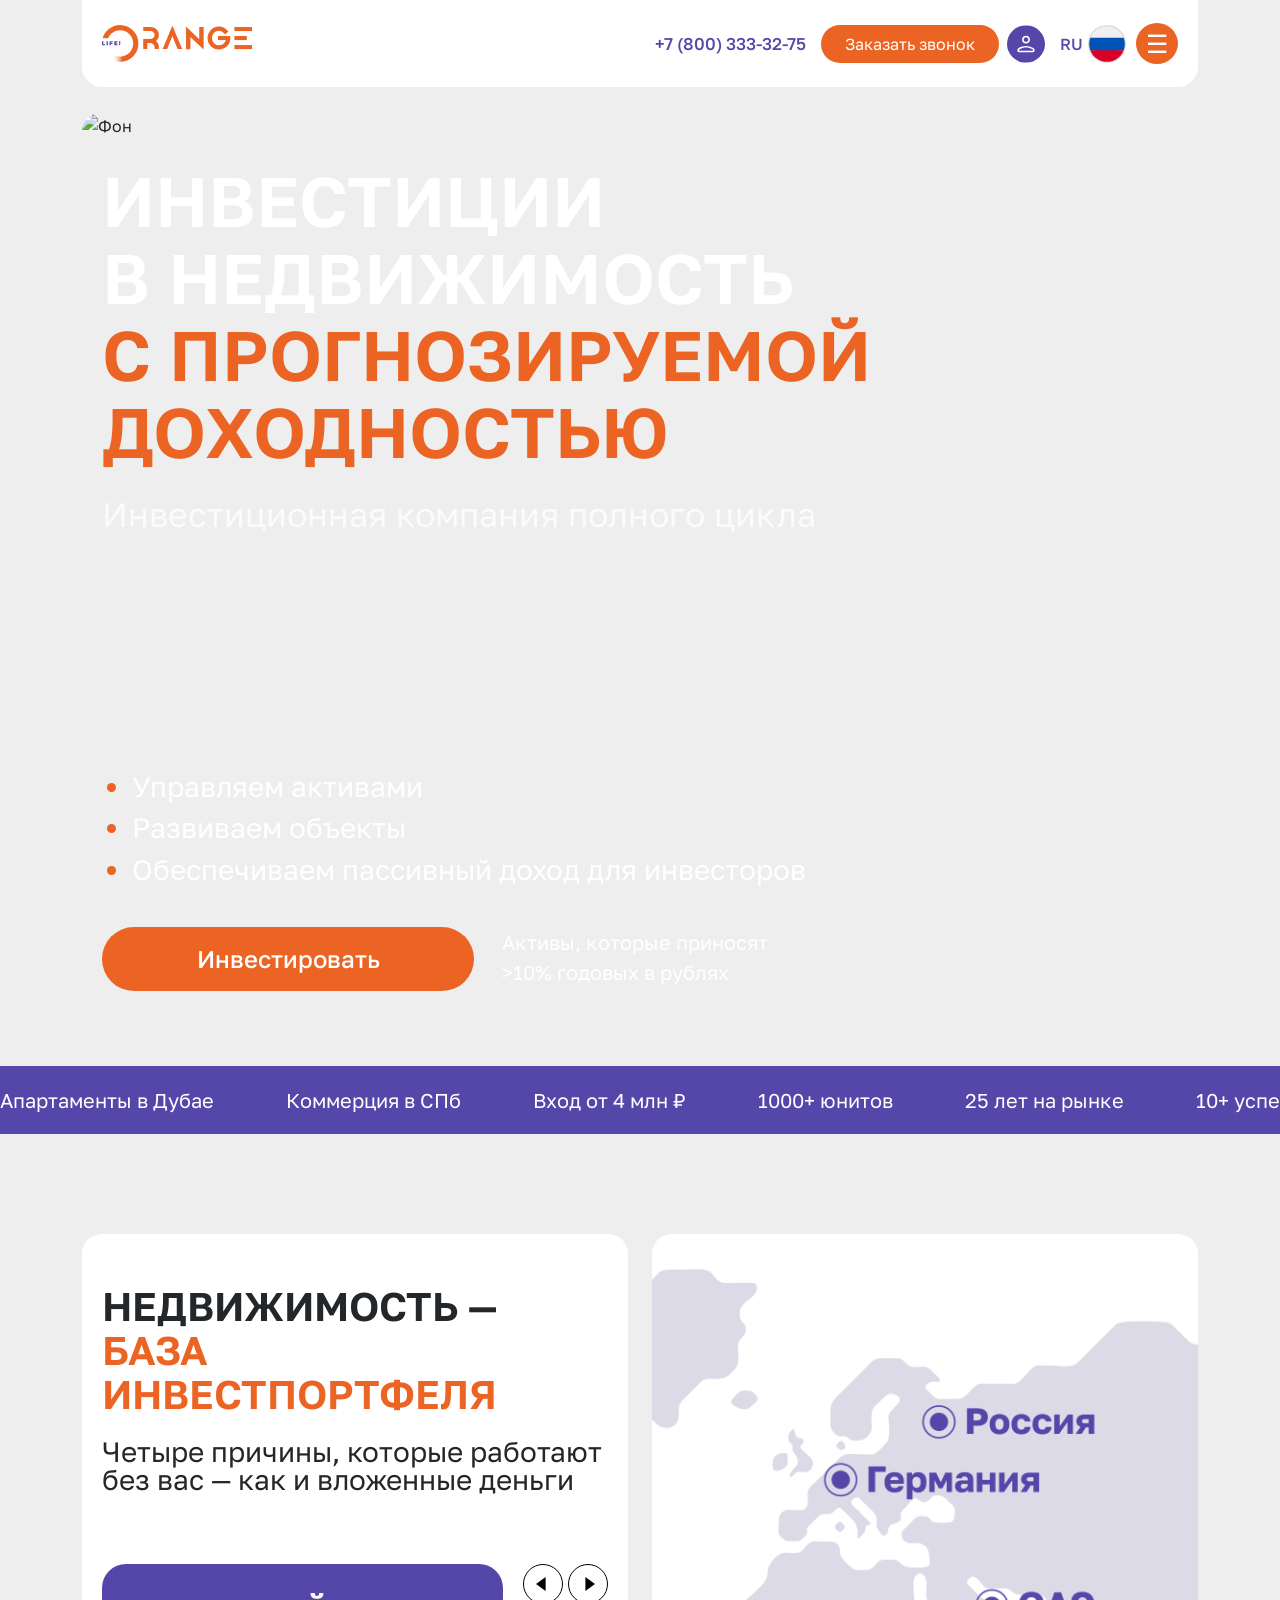
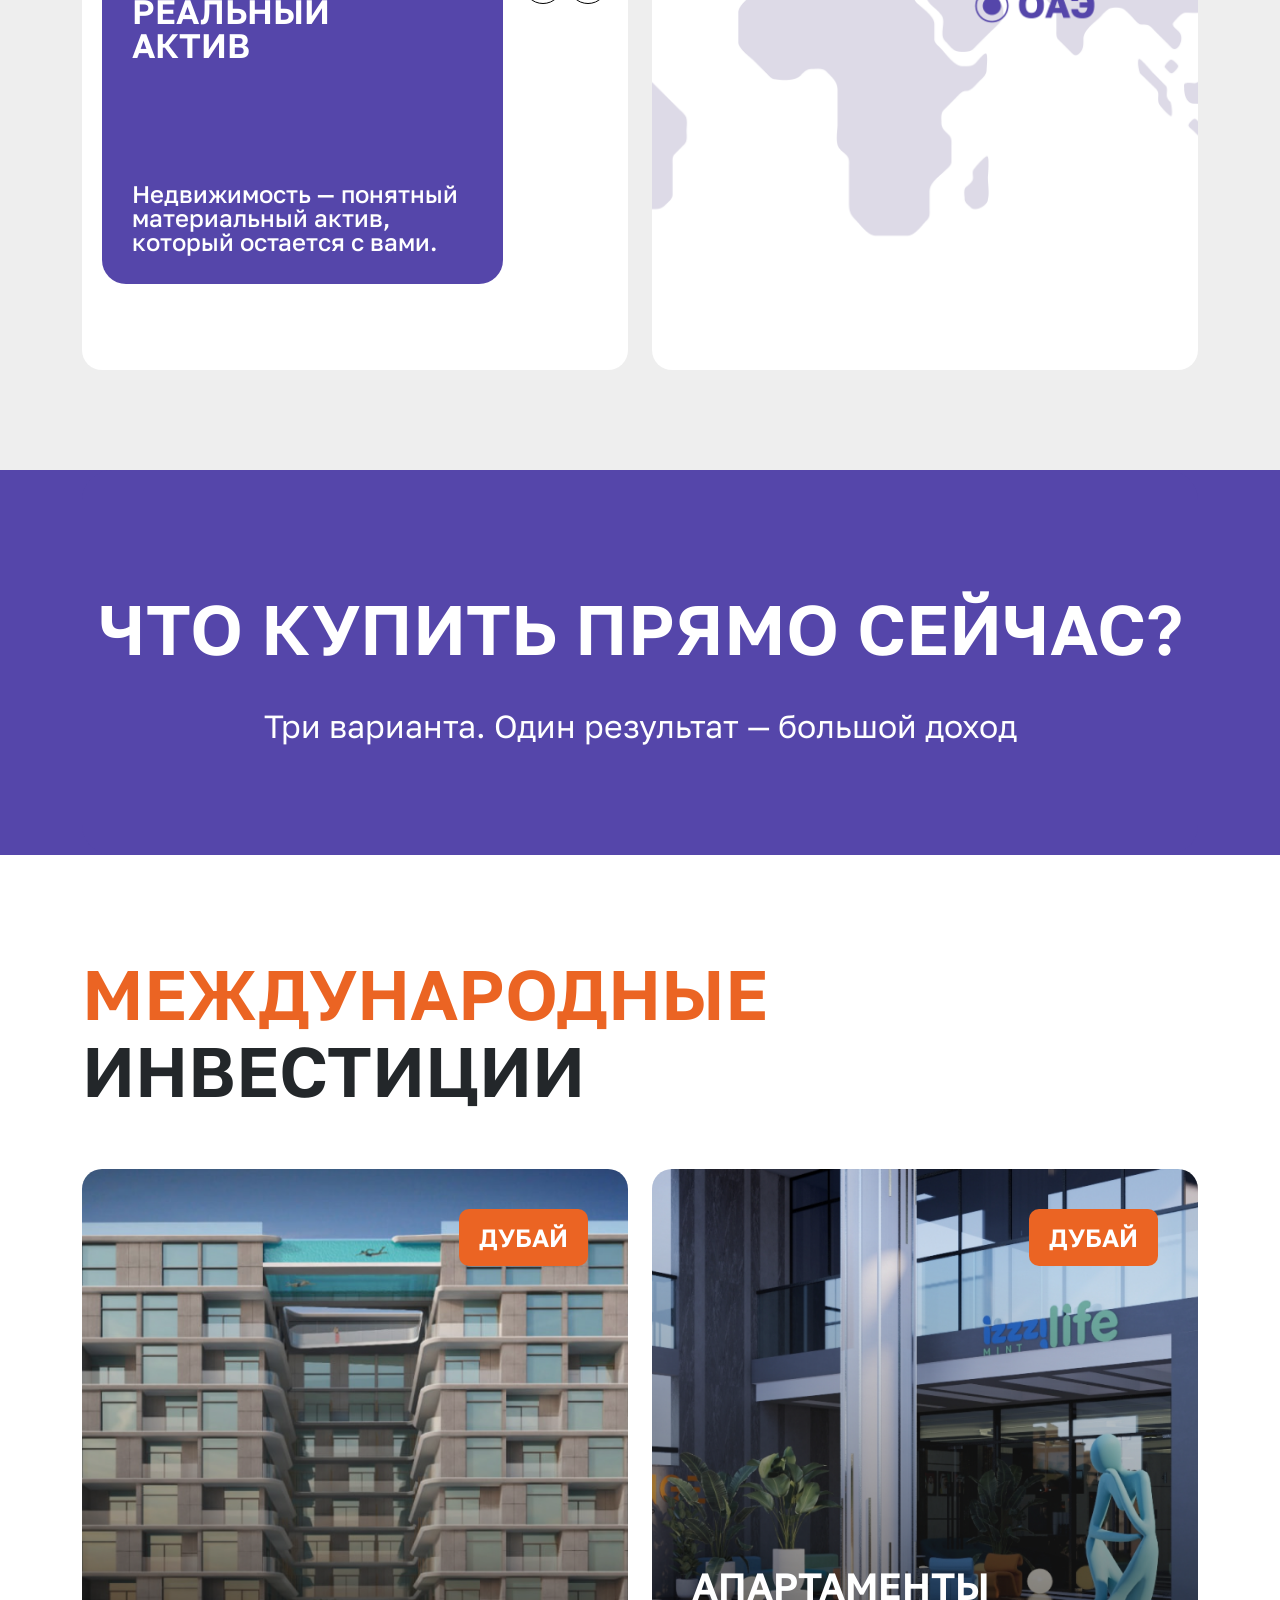
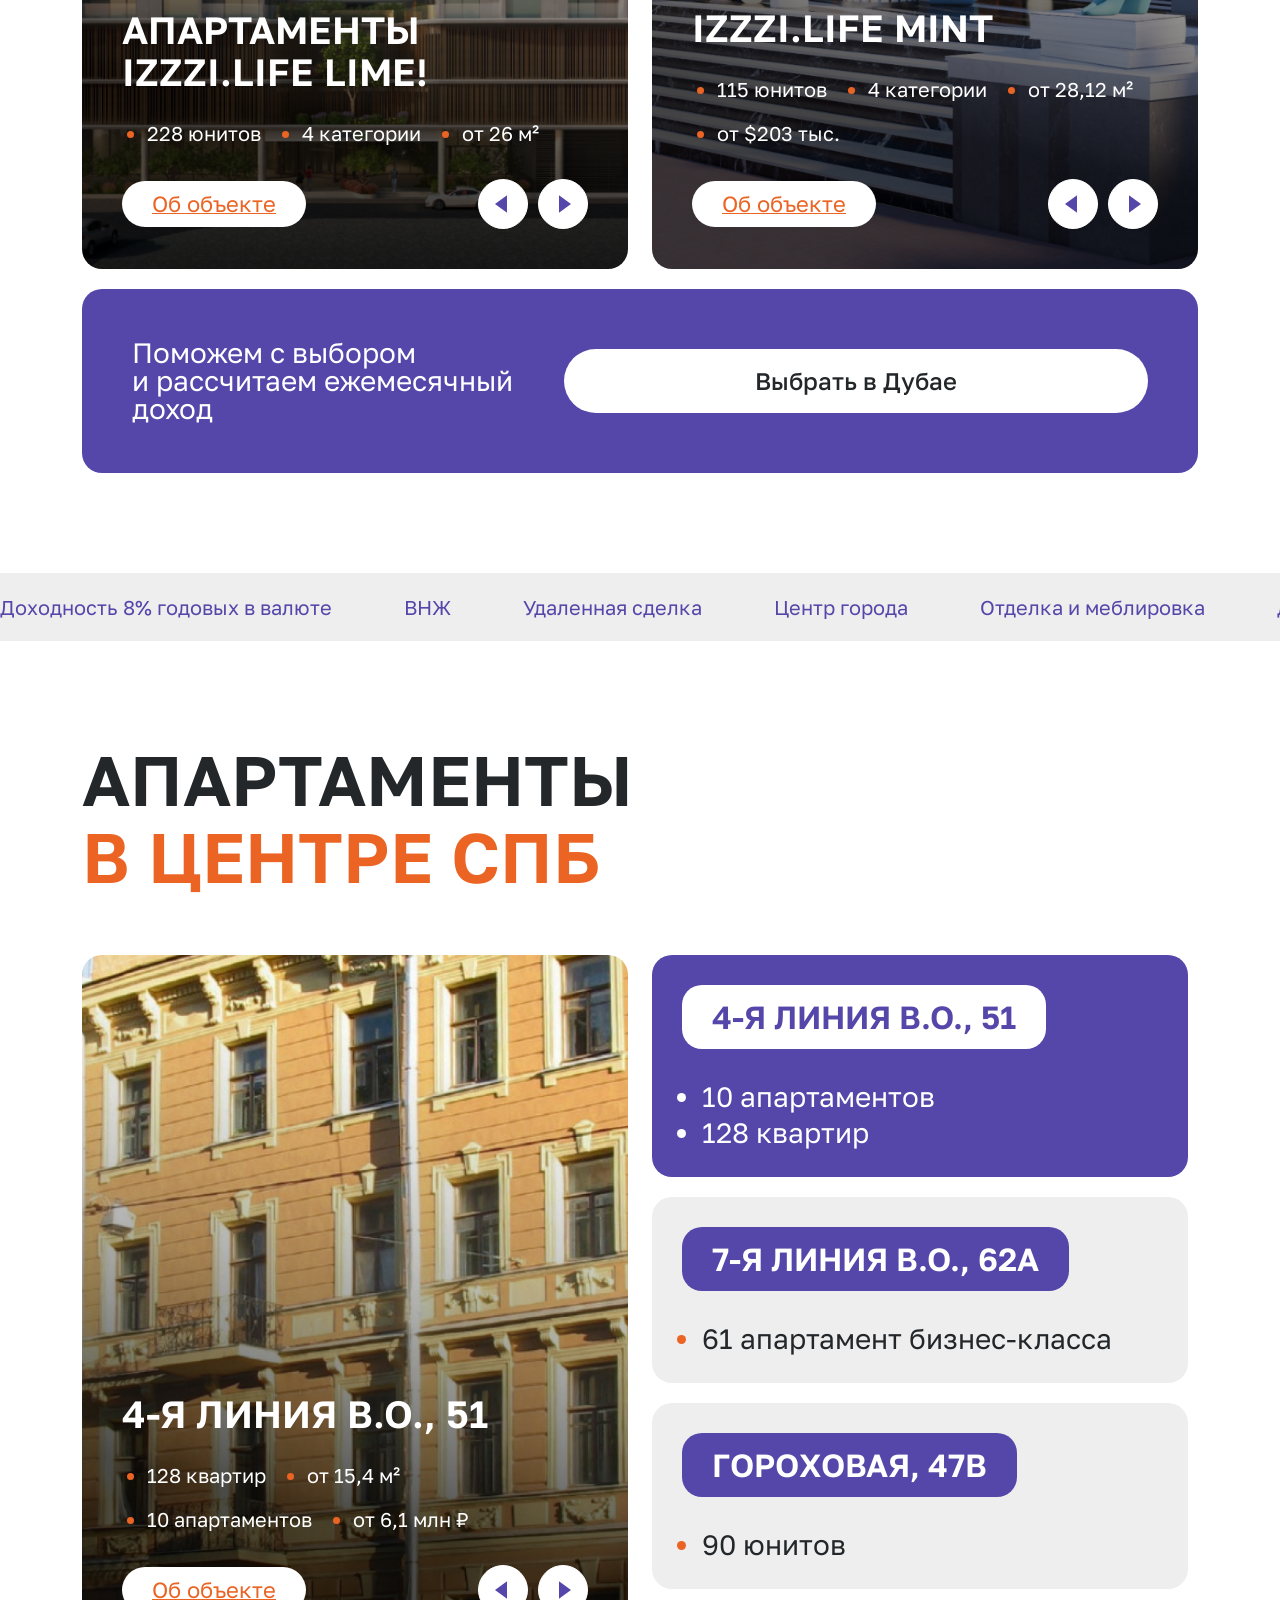
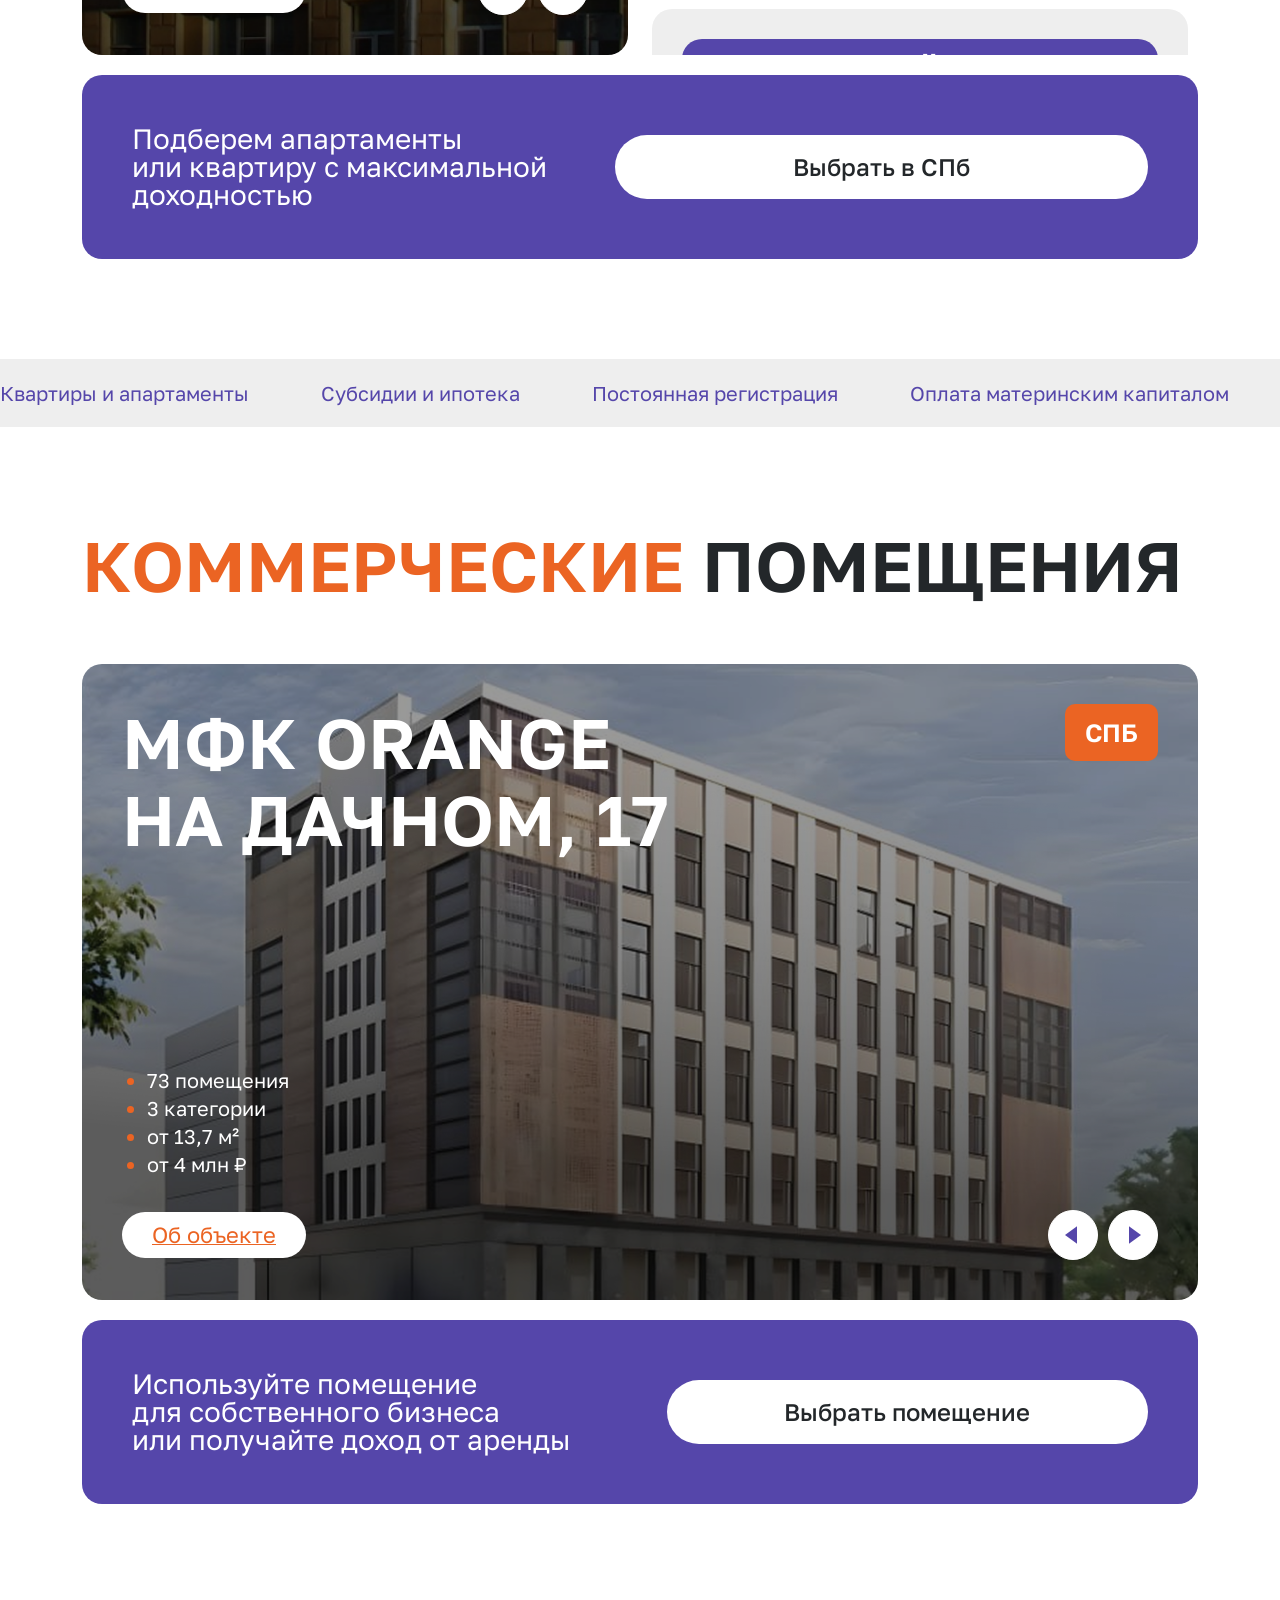
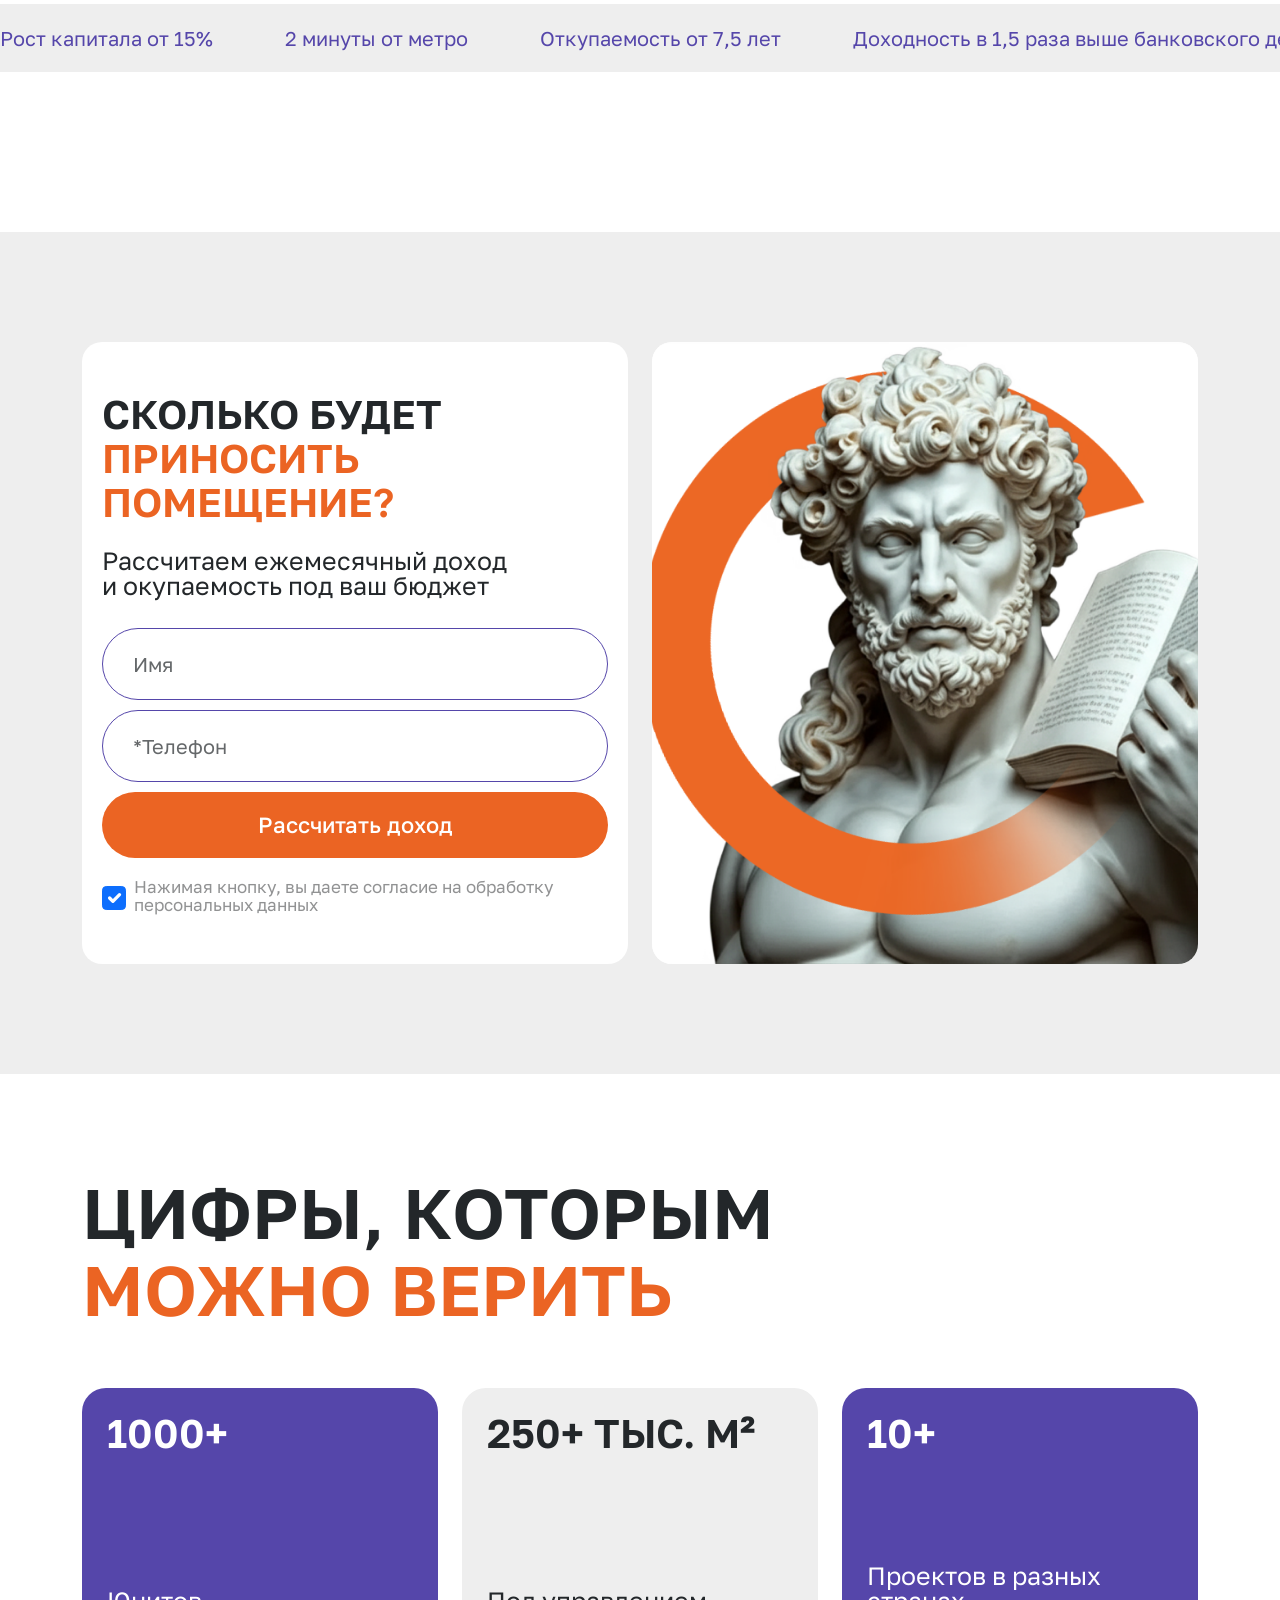
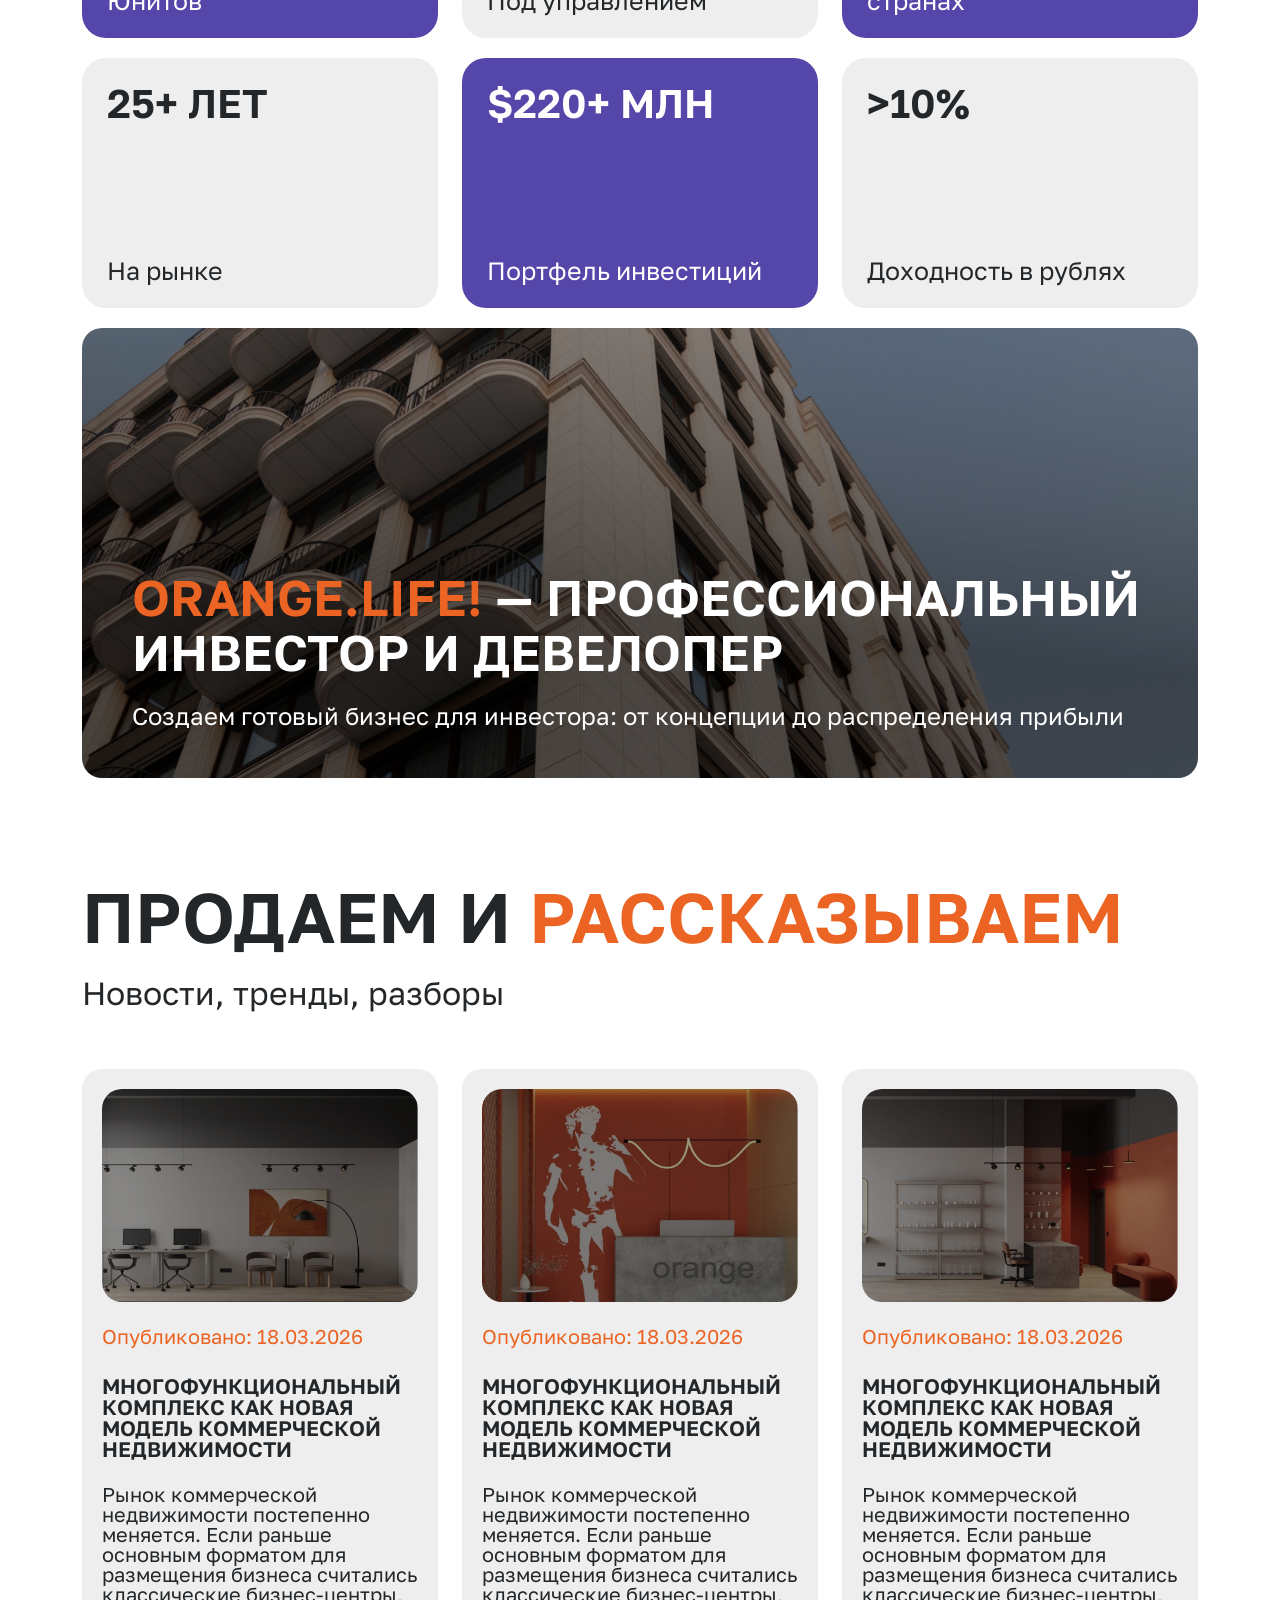
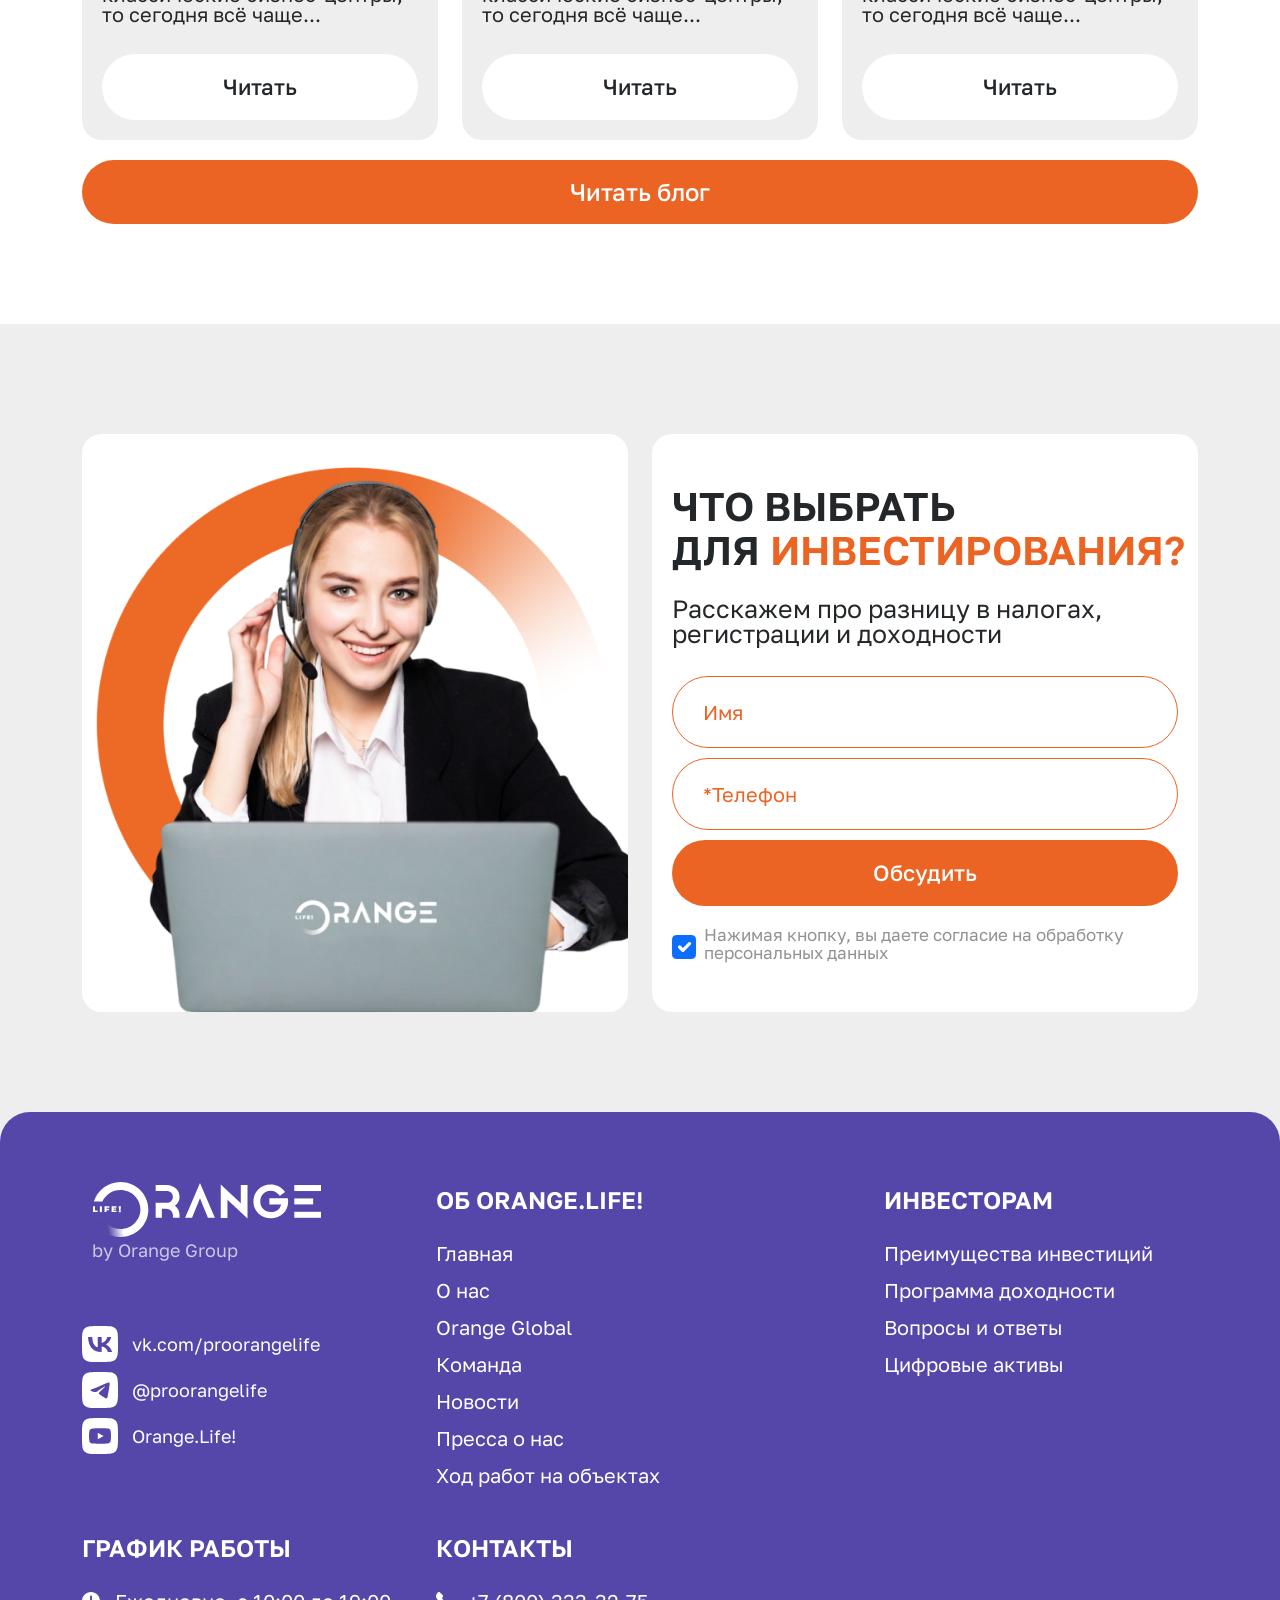
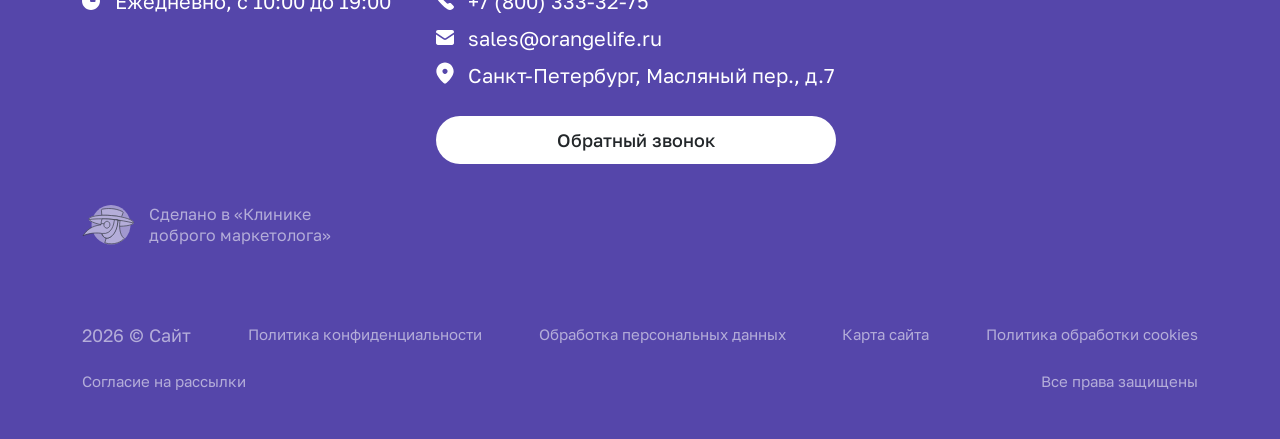
==== commit 5c976b41: "first commit" ====
--- a/index.html
+++ b/index.html
@@ -42,8 +42,8 @@
                     </nav>
                     <div class="header-actions align-items-center d-none d-lg-flex">
 
-                        <a href="tel:+88003333275" class="header-phone">
-                            8-800-333-32-75
+                        <a href="tel:+78003333275" class="header-phone">
+                            +7 (800) 333-32-75
                         </a>
 
                         <div class="header-socials d-flex gap-2">
@@ -140,8 +140,8 @@
                 </nav>
                 <div class="header-actions d-flex align-items-center gap-3 main-nav d-block d-lg-none">
 
-                    <a href="tel:+88003333275" class="header-phone">
-                        +8-800-333-32-75
+                    <a href="tel:+78003333275" class="header-phone">
+                        +7 (800) 333-32-75
                     </a>
 
                     <div class="header-socials d-flex gap-2">
@@ -1042,7 +1042,8 @@
                         </div>
                         <div class="col-lg-6">
                             <div class="how-left">
-                                <h2 class="how-title title-two">Что выбрать для <span>инвестирования?</span> </h2>
+                                <h2 class="how-title title-two">Что выбрать <br>для&nbsp;<span>инвестирования?</span>
+                                </h2>
                                 <p class="how-text">Расскажем про разницу в&nbsp;налогах, регистрации и&nbsp;доходности
                                 </p>
 
@@ -1175,7 +1176,7 @@
                                         d="M9.00004 18C13.9706 18 18.0001 13.9707 18.0001 9.00004C18.0001 4.02945 13.9706 0 9.00004 0C4.02945 0 0 4.02945 0 9.00004C0 13.9707 4.02945 18 9.00004 18ZM9.93753 4.49979C9.93753 3.98202 9.5178 3.56229 9.00002 3.56229C8.48225 3.56229 8.06252 3.98202 8.06252 4.49979V8.99981C8.06252 9.51758 8.48225 9.93732 9.00002 9.93732H12.75C13.2678 9.93732 13.6875 9.51758 13.6875 8.99981C13.6875 8.48204 13.2678 8.06231 12.75 8.06231H9.93753V4.49979Z"
                                         fill="white" />
                                 </svg>
-                                Преимущества инвестиций
+                                Ежедневно, с&nbsp;10:00&nbsp;до&nbsp;19:00
                             </p>
                         </li>
                     </ul>
@@ -1184,14 +1185,14 @@
                     <h3 class="footer-col-name">Контакты</h3>
                     <ul class="footer-col-list">
                         <li>
-                            <a href="tel:88003333275" class="footer-contacts">
+                            <a href="tel:+78003333275" class="footer-contacts">
                                 <svg width="18" height="27" viewBox="0 0 18 25" fill="none"
                                     xmlns="http://www.w3.org/2000/svg">
                                     <path
                                         d="M11.4261 22.295C12.277 22.8448 13.291 23.0845 14.2975 22.9735C15.304 22.8627 16.2418 22.4081 16.953 21.6862L17.5748 21.0772C17.8474 20.798 18 20.4229 18 20.0325C18 19.6419 17.8474 19.2668 17.5748 18.9876L14.9357 16.3721C14.6592 16.1 14.287 15.9475 13.8994 15.9475C13.5117 15.9475 13.1396 16.1 12.8631 16.3721C12.5843 16.6451 12.2098 16.798 11.8199 16.798C11.4299 16.798 11.0555 16.6451 10.7767 16.3721L6.63149 12.2206C6.49321 12.0841 6.3834 11.9214 6.30844 11.7421C6.2335 11.5627 6.19491 11.3702 6.19491 11.1758C6.19491 10.9813 6.2335 10.7888 6.30844 10.6095C6.3834 10.4301 6.49321 10.2675 6.63149 10.131C6.90321 9.85405 7.05547 9.48133 7.05547 9.09307C7.05547 8.70483 6.90321 8.3321 6.63149 8.05518L4.00625 5.42588C3.72742 5.15286 3.35295 5 2.96294 5C2.57306 5 2.19859 5.15286 1.91976 5.42588L1.31189 6.04861C0.591112 6.76094 0.137203 7.70009 0.0264149 8.70818C-0.0842381 9.71627 0.154869 10.7318 0.70389 11.584C3.56416 15.8058 7.20344 19.4412 11.4261 22.295Z"
                                         fill="white" />
                                 </svg>
-                                8 (800) 333-32-75
+                                +7 (800) 333-32-75
                             </a>
                         </li>
                         <li>
--- a/css/style.css
+++ b/css/style.css
@@ -1287,7 +1287,7 @@
 }
 
 .how-title {
-    font-size: 68px;
+    font-size: 60px;
     line-height: 110.00000000000001%;
     margin: 0 0 24px;
 }
@@ -1644,6 +1644,9 @@
 }
 
 .locations-panel {
+    opacity: 0;
+    visibility: hidden;
+    transition: opacity 0.3s ease, visibility 0.3s ease;
     position: absolute;
     top: 96px;
     right: 20px;
@@ -1659,6 +1662,11 @@
     gap: 30px;
 }
 
+.locations-panel.active {
+    opacity: 1;
+    visibility: visible;
+}
+
 
 .locations-btn {
     padding: 16px 20px;
@@ -2214,6 +2222,227 @@
     font-weight: 600;
 }
 
+.baza-content-col.tabs {
+    display: flex;
+    flex-direction: column;
+}
+
+.baza-tabs {
+    margin-top: auto;
+}
+
+.baza-nav {
+    display: grid;
+    grid-template-columns: 1fr 1fr 1fr;
+    gap: 10px;
+}
+
+.baza-nav .nav-link {
+    border: 1px solid rgba(85, 70, 170, 1);
+    padding: 20px 30px;
+    border-radius: 100px;
+    font-weight: 500;
+    font-size: 20px;
+    line-height: 100%;
+    letter-spacing: 0%;
+
+}
+
+.baza-nav .nav-link:hover {
+    color:rgba(35, 39, 42, 1) !important;
+}
+
+.baza-nav .nav-link.active:hover {
+    color: rgba(255, 255, 255, 1) !important;
+}
+
+.baza-nav .nav-link.active {
+    background: rgba(85, 70, 170, 1);
+    color: rgba(255, 255, 255, 1);
+}
+
+
+.invest-subtitle {
+    font-size: 48px !important;
+}
+
+.invest-buttons {
+    margin-top: 50px;
+    display: flex;
+    gap: 10px;
+}
+
+.invest-about {
+    width: 100%;
+    padding: 20px;
+    border-radius: 100px;
+    font-weight: 500;
+    font-size: 24px;
+    line-height: 100%;
+    letter-spacing: 0%;
+}
+
+.invest-about:hover {
+    opacity: 0.8;
+}
+
+.invest-present {
+    width: 100%;
+    padding: 20px;
+    border-radius: 100px;
+    font-weight: 500;
+    font-size: 24px;
+    line-height: 100%;
+    letter-spacing: 0%;
+}
+
+.invest-present:hover {
+    opacity: 0.8;
+}
+
+.new {
+    font-weight: 600;
+    font-size: 28px;
+    line-height: 100%;
+    letter-spacing: 0%;
+
+}
+
+
+.steps {
+    padding: 50px 0;
+    background: rgba(255, 255, 255, 1);
+}
+
+.steps-title {
+    font-weight: 600;
+    font-size: 70px;
+    line-height: 110.00000000000001%;
+    letter-spacing: 0%;
+    text-transform: uppercase;
+    margin: 0 0 60px;
+}
+
+.steps-img-card {
+
+}
+
+.steps-text-card {
+    background: rgba(238, 238, 238, 1);
+    border-radius: 20px;
+    padding: 50px;
+}
+
+.steps-badge {
+    background: rgba(235, 100, 35, 1);
+    padding: 16px 30px;
+    border-radius: 20px;
+    font-weight: 600;
+    font-size: 34px;
+    line-height: 100%;
+    letter-spacing: 0%;
+    text-transform: uppercase;
+    color: rgba(255, 255, 255, 1);
+    display: block;
+    width: fit-content;
+    margin-bottom: 60px;
+}
+
+.steps-desc {
+    font-size: 28px;
+    line-height: 100%;
+    letter-spacing: 0%;
+    margin: 0;
+}
+
+.steps-img-card {
+    height: 100%;
+    border-radius: 20px;
+    overflow: hidden; 
+}
+
+.steps-img-card img {
+    width: 100%;
+    height: 100%;
+    object-fit: cover; 
+    display: block;
+}
+
+.relize .hero-btn {
+    max-width: fit-content;
+}
+
+.what-small {
+    font-size: 28px;
+    line-height: 100%;
+    letter-spacing: 0%;
+    text-align: center;
+    color: rgba(255, 255, 255, 1);
+    margin: 0 0 20px;
+    display: block;
+}
+
+.what-texts {
+    display: flex;
+    flex-direction: column;
+    gap: 20px;
+}
+
+.what-link {
+    max-width: 460px;
+    width: 100%;
+    border-radius: 100px;
+    padding: 20px;
+    font-weight: 500;
+    font-size: 24px;
+    line-height: 100%;
+    letter-spacing: 0%;
+    transition: .3s;
+}
+
+.what-link:hover {
+    opacity: 0.8;
+}
+
+.invest-number-texts {
+    margin-bottom: 50px;
+}
+
+.invest-blue {
+    font-weight: 500;
+    font-size: 28px;
+    line-height: 100%;
+    letter-spacing: 0%;
+    color: rgba(85, 70, 170, 1);
+    margin-top: 16px;
+    display: block;
+}
+
+.invest-orange {
+    font-weight: 500;
+    font-size: 24px;
+    line-height: 100%;
+    letter-spacing: 0%;
+    color: rgba(235, 100, 35, 1);
+    margin: 16px 0 0px;
+    display: block;
+}
+
+.invest-banner-texts {
+    display: flex;
+    flex-direction: column;
+    gap: 10px;
+}
+
+.invest-banner-texts span {
+    font-weight: 600;
+    font-size: 28px;
+    line-height: 100%;
+    letter-spacing: 0%;
+    color: rgba(255, 255, 255, 1);
+    display: block;
+}
+
 @media screen and (max-width: 1800px) {
     .logo img {
         height: 40px;
@@ -2308,7 +2537,7 @@
     }
 
     .how-title {
-        font-size: 52px;
+        font-size: 44px;
     }
     
 
@@ -2342,6 +2571,15 @@
         padding: 20px 15px;
         border-radius: 24px;
     }
+
+    .baza-nav .nav-link {
+        padding: 18px 15px;
+        font-size: 18px;
+    }
+
+    .invest-subtitle {
+        font-size: 40px !important;
+    }
 }
 
 @media screen and (max-width: 1500px) {
@@ -2361,9 +2599,6 @@
         font-size: 40px;
     }
 
-    .how-title {
-        font-size: 50px;
-    }
 
     .how-right img {
         width: 105%;
@@ -2538,6 +2773,39 @@
     .scene-info ul li {
         font-size: 20px;
     }
+
+    .baza-nav {
+        grid-template-columns: 1fr;
+        gap: 10px;
+    }
+
+    .steps-text-card {
+        padding: 30px;
+    }
+
+    .steps-badge {
+        font-size: 28px;
+    }
+
+    .steps-desc {
+        font-size: 22px;
+    }
+
+    .what-texts .what-text br {
+        display: none;
+    }
+
+    .invest-blue {
+        font-size: 22px;
+    }
+
+    .invest-number-texts {
+        margin-bottom: 30px;
+    }
+
+    .invest-orange {
+        font-size: 20px;
+    }
     
 }
 
@@ -2779,6 +3047,10 @@
         font-size: 45px;
     }
 
+    .how-title {
+        font-size: 32px;
+    }
+
     .format-title {
         font-size: 50px;
     }
@@ -2806,6 +3078,31 @@
 
     .tab-content--grid .invest-item-title span {
         font-size: 30px;
+    }
+
+    .invest-present, .invest-about {
+        font-size: 20px;
+    }
+
+    .new {
+        font-size: 20px;
+    }
+
+    .steps-title {
+        font-size: 50px;
+        margin-bottom: 40px;
+    }
+
+    .steps-badge {
+        font-size: 24px;
+    }
+
+    .what-small {
+        font-size: 22px;
+    }
+
+    .what-texts {
+        padding: 0 40px;
     }
 }
 
@@ -2842,6 +3139,10 @@
     }
 
     .invest--two .invest-list {
+        flex-direction: column-reverse;
+    }
+
+    .row.invest-list.invest-list--two.mb-4 {
         flex-direction: column-reverse;
     }
 
@@ -2910,6 +3211,18 @@
         grid-template-columns: 1fr;
         margin-bottom: 20px;
         width: 100%;
+    }
+
+    .invest-subtitle {
+        margin: 0 0 30px;
+    }
+
+    .steps-list {
+        gap: 20px;
+    }
+
+    .relize {
+        flex-direction: column;
     }
 }
 
@@ -3202,6 +3515,48 @@
     .tab-content--grid .invest-item-title span {
         font-size: 24px;
     }
+
+    .invest-subtitle {
+        font-size: 30px !important;
+    }
+
+    .invest-buttons {
+        flex-direction: column;
+    }
+
+    .steps-title {
+        font-size: 40px;
+    }
+
+    .steps-text-card {
+        padding: 30px 20px;
+    }
+
+    .what-small {
+        font-size: 18px;
+    }
+
+    .what-texts {
+        padding: 0;
+    }
+
+    .what-link {
+        padding: 15px;
+        font-size: 20px;
+    }
+
+    .invest-blue {
+        font-size: 18px;
+        margin-top: -20px;
+    }
+
+    .invest-orange {
+        font-size: 17px;
+    }
+
+    .invest-banner-texts span {
+        font-size: 24px;
+    }
 }
 
 
@@ -3269,6 +3624,10 @@
 
     .hero-text {
         font-size: 18px;
+    }
+
+    .hero-text br {
+        display: none;
     }
 
     .hero-list li {
@@ -3441,7 +3800,7 @@
     }
 
     .how-title {
-        font-size: 30px;
+        font-size: 25px;
     }
 
     .how-text {
@@ -3693,6 +4052,45 @@
 
     .marquee-content--three {
         padding: 30px 0;
+    }
+
+    .invest-subtitle {
+        font-size: 25px !important;
+    }
+
+    .invest-buttons {
+        margin-top: 30px;
+    }
+
+    .invest-about, .invest-present {
+        font-size: 18px;
+    }
+
+    .steps {
+        padding: 30px 0;
+    }
+
+    .steps-title {
+        font-size: 30px;
+        margin-bottom: 20px;
+    }
+
+    .steps-badge {
+        font-size: 20px;
+        padding: 13px 20px;
+        border-radius: 15px;
+    }
+
+    .steps-desc {
+        font-size: 18px;
+    }
+
+    .what-small {
+        font-size: 16px;
+    }
+
+    .invest-banner-texts span {
+        font-size: 20px;
     }
 }
 
@@ -3739,6 +4137,10 @@
         width: 14px;
         height: 14px;
     }
+
+    .steps-badge {
+        margin-bottom: 30px;
+    }
 }
 
 
@@ -3793,7 +4195,7 @@
     }
 
     .how-title {
-        font-size: 25px;
+        font-size: 22px;
     }
 
     .how-title.how-title--small {
